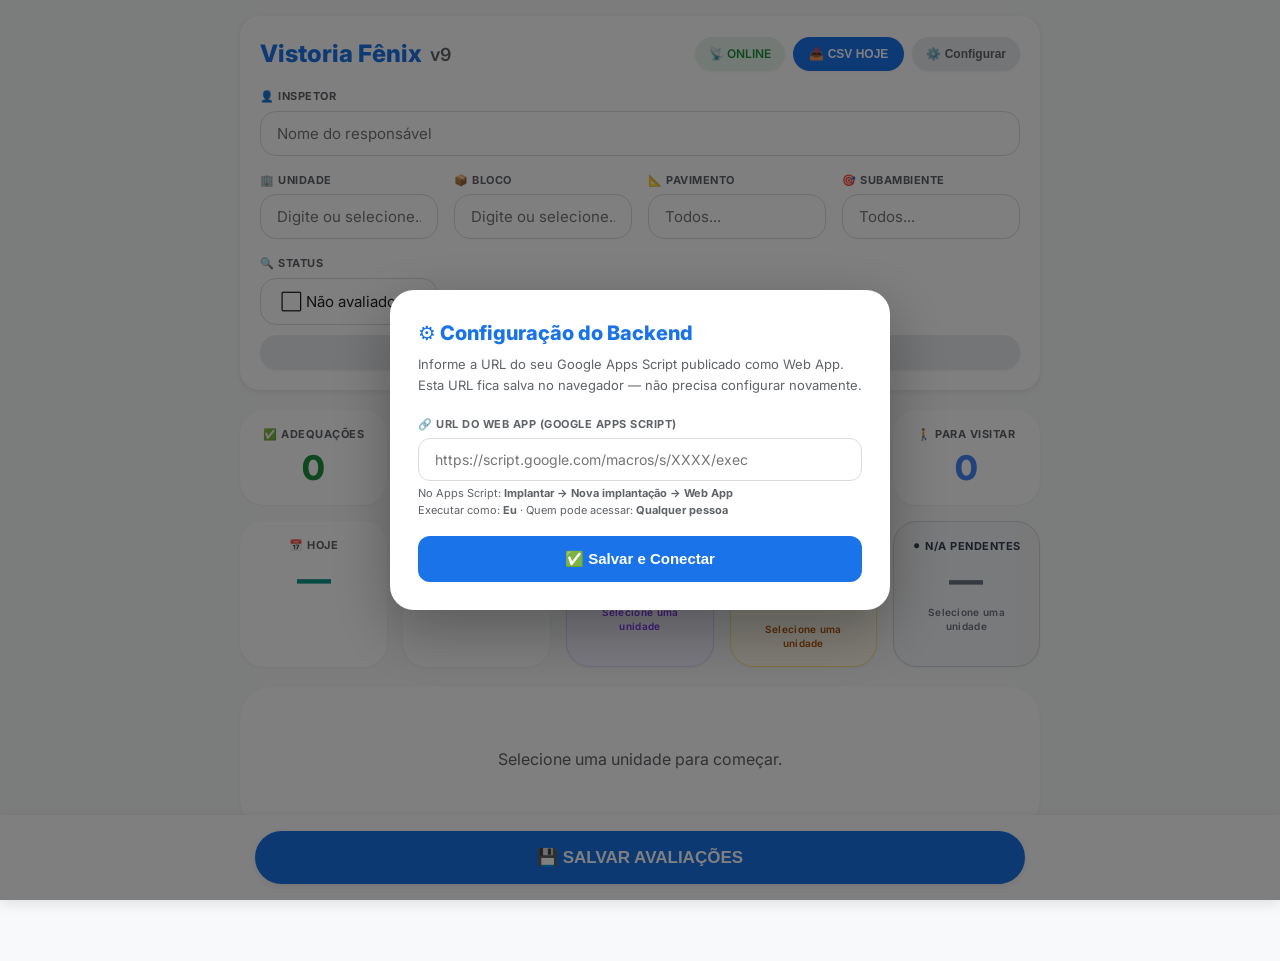
==== index.html @ c8b9ac20 "Update index.html" ====
<!DOCTYPE html>
<html>
<head>
  <base target="_top">
  <meta charset="UTF-8">
  <meta name="viewport" content="width=device-width, initial-scale=1.0, maximum-scale=1.0, user-scalable=yes">
  <title>CHECKLIST INTEGRA</title>
  <link href="https://fonts.googleapis.com/css2?family=Inter:wght@400;500;600;700;800&display=swap" rel="stylesheet">
  <style>
    :root{
      --primary:#1a73e8;--danger:#d93025;--success:#1e8e3e;--warning:#f9ab00;--info:#4285f4;
      --na:#6b7280;--bg:#f8f9fa;--card:#fff;--text:#202124;--text2:#5f6368;--border:#dadce0;
      --s1:0 1px 3px rgba(0,0,0,.05);--s2:0 2px 6px rgba(0,0,0,.08);--s3:0 4px 12px rgba(0,0,0,.1);
    }
    *{box-sizing:border-box;margin:0;padding:0}
    body{font-family:'Inter',system-ui,sans-serif;background:var(--bg);padding:16px;
         padding-bottom:130px;color:var(--text);line-height:1.5}
    .wrap{max-width:800px;margin:0 auto}
    .hcard{background:var(--card);border-radius:20px;box-shadow:var(--s2);margin-bottom:20px;padding:20px}
    .topbar{display:flex;justify-content:space-between;align-items:center;margin-bottom:16px;flex-wrap:wrap;gap:10px}
    .apptitle{font-size:24px;font-weight:800;color:var(--primary);display:flex;align-items:center;gap:8px}
    .apptitle span{font-size:18px;color:var(--text2);font-weight:600}
    .sg{display:flex;gap:8px;flex-wrap:wrap}
    .snet,.sfila{font-weight:600;font-size:12px;padding:8px 14px;border-radius:40px;
                 display:inline-flex;align-items:center;gap:6px;box-shadow:var(--s1)}
    .online{background:#e6f4ea;color:var(--success)}
    .offline{background:#fce8e6;color:var(--danger)}
    .sfila{background:#fff3e0;color:var(--warning);display:none}
    .bcsv{background:var(--primary);color:#fff;padding:8px 16px;border-radius:40px;font-size:12px;
          font-weight:700;cursor:pointer;border:none;box-shadow:var(--s1)}
    .bcsv:hover{background:#1764cc}
    .fg{margin-bottom:12px}
    label{font-size:11px;font-weight:700;text-transform:uppercase;letter-spacing:.5px;
          color:var(--text2);display:block;margin-bottom:6px}
    input[list]{background-image:url("data:image/svg+xml,%3Csvg xmlns='http://www.w3.org/2000/svg' width='12' height='12' viewBox='0 0 24 24' fill='%235f6368'%3E%3Cpath d='M7 10l5 5 5-5z'/%3E%3C/svg%3E");
                background-repeat:no-repeat;background-position:right 14px center;padding-right:36px;cursor:pointer}
    input[list]:focus{cursor:text}
    input[list].ok{border-color:var(--primary);font-weight:600}
    select,input[type=text]{width:100%;padding:12px 16px;border:1px solid var(--border);border-radius:16px;
                            font-size:15px;font-family:'Inter',sans-serif;transition:.2s;
                            background:var(--card);color:var(--text)}
    select:focus,input[type=text]:focus{outline:none;border-color:var(--primary);
                                        box-shadow:0 0 0 3px rgba(26,115,232,.2)}
    .gf{display:grid;grid-template-columns:repeat(auto-fit,minmax(150px,1fr));gap:16px;margin-top:16px}
    .bclear{background:#e8eaed;color:var(--text2);padding:10px 16px;border-radius:40px;font-size:13px;
            font-weight:600;cursor:pointer;border:none;box-shadow:var(--s1);margin-top:10px;width:100%}
    .bclear:hover{background:#dadce0}
    .dash{display:grid;grid-template-columns:repeat(auto-fit,minmax(130px,1fr));gap:16px;margin:20px 0}
    .cc{background:var(--card);border-radius:24px;padding:16px 12px;text-align:center;
        box-shadow:var(--s1);position:relative;cursor:default;transition:transform .15s,box-shadow .15s}
    .cc:hover{transform:translateY(-2px);box-shadow:var(--s2)}
    .cc .tt,.cic .tt,.crv .tt,.cnv .tt{
      visibility:hidden;opacity:0;background:rgba(32,33,36,.92);color:#fff;font-size:12px;
      font-weight:500;line-height:1.5;text-align:left;padding:8px 12px;border-radius:10px;
      position:absolute;bottom:calc(100% + 8px);left:50%;transform:translateX(-50%);
      white-space:nowrap;pointer-events:none;z-index:300;box-shadow:var(--s3);transition:opacity .2s}
    .cc .tt::after,.cic .tt::after,.crv .tt::after,.cnv .tt::after{
      content:'';position:absolute;top:100%;left:50%;transform:translateX(-50%);
      border:6px solid transparent;border-top-color:rgba(32,33,36,.92)}
    .cc:hover .tt,.cic:hover .tt,.crv:hover .tt,.cnv:hover .tt{visibility:visible;opacity:1}
    .cl{font-size:11px;font-weight:700;text-transform:uppercase;letter-spacing:.5px;color:var(--text2)}
    .cv{font-size:34px;font-weight:800;line-height:1.2;margin-top:6px}
    .cok{color:var(--success)}.cnok{color:var(--danger)}.ceval{color:var(--primary)}
    .cpend{color:var(--warning)}.cvis{color:var(--info)}.cciclo{color:#7c3aed}
    .choje{color:#0d9488}.ciamd{color:var(--danger)}.cna{color:var(--na)}.creaval{color:#f59e0b}
    .cic{background:#f5f3ff;border-radius:24px;padding:16px 12px;text-align:center;
         box-shadow:var(--s1);border:1px solid #ddd6fe;position:relative;cursor:default;
         transition:transform .15s,box-shadow .15s}
    .cic:hover{transform:translateY(-2px);box-shadow:var(--s2)}
    .cic .cl{color:#6d28d9}
    .csub{font-size:10px;color:#7c3aed;font-weight:600;margin-top:4px;letter-spacing:.3px;line-height:1.4}
    .crv{background:#fffbeb;border-radius:24px;padding:16px 12px;text-align:center;
         box-shadow:var(--s1);border:1px solid #fde68a;position:relative;cursor:pointer;
         transition:transform .15s,box-shadow .15s}
    .crv:hover{transform:translateY(-2px);box-shadow:var(--s2)}
    .crv .cl{color:#92400e}.crv .csub{color:#b45309}
    .cnv{background:#f3f4f6;border-radius:24px;padding:16px 12px;text-align:center;
         box-shadow:var(--s1);border:1px solid #d1d5db;position:relative;cursor:pointer;
         transition:transform .15s,box-shadow .15s}
    .cnv:hover{transform:translateY(-2px);box-shadow:var(--s2)}
    .cnv .cl{color:#374151}
    .cnv .csub{font-size:10px;color:#6b7280;font-weight:600;margin-top:4px;letter-spacing:.3px;line-height:1.4}
    .breavbadge{background:#fff3e0;border:1px solid #fbbf24;color:#92400e;font-size:11px;
                font-weight:700;padding:4px 10px;border-radius:20px;display:inline-flex;
                align-items:center;gap:4px;margin-bottom:8px}
    .bnabadge{background:#f3f4f6;border:1px solid #9ca3af;color:#374151;font-size:11px;
              font-weight:700;padding:4px 10px;border-radius:20px;display:inline-flex;
              align-items:center;gap:4px;margin-bottom:8px}
    .cpg{background:#fff;border-radius:20px;padding:18px 20px;margin-bottom:20px;
         box-shadow:0 2px 8px rgba(0,0,0,.07);border-left:8px solid var(--primary)}
    .pghead{display:flex;justify-content:space-between;align-items:center;margin-bottom:10px}
    .pgtit{font-size:13px;font-weight:800;text-transform:uppercase;letter-spacing:.5px;color:var(--primary)}
    .pgtxt{font-size:15px;font-weight:800;color:var(--text)}
    .pgbg{width:100%;height:12px;background:#e8eaed;border-radius:40px;overflow:hidden;margin-bottom:12px}
    .pgfill{height:100%;border-radius:40px;background:var(--primary);transition:width .5s,background .3s}
    .pgdets{display:flex;gap:10px;flex-wrap:wrap}
    .pgdet{font-size:12px;font-weight:700;padding:5px 12px;border-radius:40px;
           flex:1;text-align:center;min-width:90px}
    .pgok{background:#e6f4ea;color:var(--success)}.pgnok{background:#fce8e6;color:var(--danger)}
    .pgpend{background:#fff3e0;color:var(--warning)}.pgna{background:#f3f4f6;color:var(--na)}
    .chist{background:var(--card);border-radius:20px;padding:20px;margin-bottom:20px;
           box-shadow:var(--s2);border-left:8px solid #0d9488;display:none}
    .htit{font-size:13px;font-weight:800;text-transform:uppercase;letter-spacing:.5px;
          color:#0d9488;margin-bottom:16px;display:flex;align-items:center;gap:8px}
    .hload{text-align:center;padding:20px;color:var(--text2);font-size:14px}
    .hgrid{display:grid;grid-template-columns:repeat(auto-fit,minmax(100px,1fr));gap:8px}
    .mcard{background:var(--bg);border-radius:14px;padding:10px 6px;text-align:center;
           border:1px solid var(--border);transition:transform .15s,box-shadow .15s;
           position:relative;display:flex;flex-direction:column;justify-content:space-between}
    .mcard.mat{background:#e0f2f1;border-color:#0d9488}
    .mcard.mvaz{opacity:.45}
    .mcard:hover:not(.mvaz){transform:translateY(-2px);box-shadow:var(--s2)}
    .mlbl{font-size:10px;font-weight:700;text-transform:uppercase;color:var(--text2);
          letter-spacing:.3px;margin-bottom:6px}
    .mat .mlbl{color:#0d9488}
    .mnum{font-size:22px;font-weight:800;color:#0d9488;line-height:1}
    .mnuml{font-size:9px;color:var(--text2);margin-top:2px;font-weight:600}
    .mbadges{display:flex;justify-content:center;gap:3px;margin-top:6px;flex-wrap:wrap}
    .mb{font-size:9px;font-weight:700;padding:2px 5px;border-radius:20px}
    .mbok{background:#e6f4ea;color:var(--success)}.mbinad{background:#fce8e6;color:var(--danger)}
    .mbna{background:#f3f4f6;color:var(--na)}
    .bhr{background:var(--info);color:#fff;padding:8px 12px;border-radius:40px;font-size:12px;
         font-weight:700;cursor:pointer;border:none;transition:background .2s;box-shadow:var(--s1);
         margin-top:6px;display:inline-flex;align-items:center;gap:6px;width:100%;justify-content:center}
    .bhr:hover{background:#3a78e8}
    .bhrok{background:var(--success);color:#fff;padding:8px 12px;border-radius:40px;font-size:12px;
           font-weight:700;cursor:pointer;border:none;transition:background .2s;box-shadow:var(--s1);
           margin-top:4px;display:inline-flex;align-items:center;gap:6px;width:100%;justify-content:center}
    .bhrok:hover{background:#167a35}
    .bhrna{background:#6b7280;color:#fff;padding:8px 12px;border-radius:40px;font-size:12px;
           font-weight:700;cursor:pointer;border:none;transition:background .2s;box-shadow:var(--s1);
           margin-top:4px;display:inline-flex;align-items:center;gap:6px;width:100%;justify-content:center}
    .bhrna:hover{background:#4b5563}
    .crcicloh{background:#f0fdf4;border:1px solid #86efac;border-radius:14px;
               padding:12px 14px;margin-bottom:16px;font-size:12px;color:#166534;line-height:1.6}
    .crcicloh b{color:#15803d}
    .hbarwrap{margin-top:14px}
    .hbarrow{display:flex;align-items:center;gap:10px;margin-bottom:6px}
    .hbarlbl{font-size:11px;font-weight:600;color:var(--text2);width:60px;text-align:right;flex-shrink:0}
    .hbarbg{flex:1;height:8px;background:#e8eaed;border-radius:20px;overflow:hidden}
    .hbarfill{height:100%;border-radius:20px;background:#0d9488;transition:width .5s}
    .hbarcnt{font-size:11px;font-weight:700;color:#0d9488;width:30px;flex-shrink:0}
    .hresumo{display:flex;gap:10px;margin-top:14px;flex-wrap:wrap}
    .hri{flex:1;min-width:80px;background:var(--bg);border-radius:12px;
         padding:10px;text-align:center;border:1px solid var(--border)}
    .hriv{font-size:22px;font-weight:800}
    .hril{font-size:10px;color:var(--text2);font-weight:600;margin-top:2px}
    .bgrp{display:flex;gap:8px;margin:18px 0 10px;flex-wrap:wrap}
    .bopt{flex:1;min-width:90px;padding:11px 8px;border-radius:40px;border:1px solid var(--border);
          background:var(--card);font-weight:700;font-size:13px;cursor:pointer;transition:all .2s;
          display:flex;align-items:center;justify-content:center;gap:6px;box-shadow:var(--s1)}
    .bopt:hover{transform:translateY(-1px);box-shadow:var(--s2)}
    .aok{background:var(--success)!important;border-color:var(--success)!important;color:#fff}
    .ank{background:var(--danger)!important;border-color:var(--danger)!important;color:#fff}
    .ana{background:var(--na)!important;border-color:var(--na)!important;color:#fff}
    .achw{margin-top:12px}
    .achl{font-size:11px;font-weight:700;text-transform:uppercase;letter-spacing:.5px;
          color:var(--text2);display:block;margin-bottom:8px}
    .achg{display:flex;flex-wrap:wrap;gap:6px;margin-bottom:4px}
    .chip{padding:6px 13px;border-radius:40px;border:1px solid var(--border);
          background:var(--card);font-size:12px;font-weight:600;cursor:pointer;
          transition:all .2s;user-select:none;color:var(--text2)}
    .chip:hover{background:#e8eaed}
    .chip.sel{background:var(--primary);color:#fff;border-color:var(--primary)}
    .obsw{position:relative;margin-top:10px}
    .obsw textarea{padding-right:50px}
    .bmic{position:absolute;top:10px;right:10px;width:34px;height:34px;border-radius:50%;
          border:none;background:#e8eaed;color:var(--text2);font-size:16px;cursor:pointer;
          display:flex;align-items:center;justify-content:center;transition:background .2s;z-index:2}
    .bmic.rec{background:var(--danger);color:#fff;animation:pls 1s infinite}
    @keyframes pls{0%,100%{transform:scale(1)}50%{transform:scale(1.15)}}
    textarea{width:100%;resize:vertical;font-size:14px;border-radius:16px;padding:12px 16px;
             min-height:70px;border:1px solid var(--border);font-family:'Inter',sans-serif;transition:.2s}
    textarea:focus{outline:none;border-color:var(--primary);box-shadow:0 0 0 3px rgba(26,115,232,.2)}
    .hbox{background:#fce8e6;border:1px solid #f5c6c2;border-radius:16px;
          padding:12px 16px;font-size:13px;margin:12px 0;color:#7f1d1d;line-height:1.5}
    .hbox b{color:#b91c1c}
    .galeria{display:flex;flex-wrap:wrap;gap:10px;margin-top:12px}
    .thumb{position:relative;width:90px;height:90px;border-radius:14px;overflow:hidden;
           border:2px solid var(--border);flex-shrink:0;box-shadow:var(--s1)}
    .thumb img{width:100%;height:100%;object-fit:cover;display:block}
    .tdel{position:absolute;top:4px;right:4px;background:rgba(217,48,37,.85);color:#fff;
          border:none;border-radius:50%;width:24px;height:24px;font-size:14px;cursor:pointer;
          display:flex;align-items:center;justify-content:center;font-weight:bold}
    .bfoto{background:#e8eaed;padding:12px;text-align:center;border-radius:40px;margin-top:12px;
           cursor:pointer;font-weight:600;border:1px dashed #ccc;font-size:14px;color:var(--text2)}
    .bfoto:hover{background:#dadce0}
    .csubfoto{background:var(--card);border-radius:20px;padding:20px;margin-bottom:20px;
              border-left:8px solid var(--primary);box-shadow:var(--s1)}
    .csubfoto .slbl{font-size:14px;font-weight:700;color:var(--primary);margin-bottom:12px}
    .progwrap{margin:16px 0 8px}
    .progbg{background:#e8eaed;border-radius:40px;height:10px;overflow:hidden}
    .progfill{height:100%;border-radius:40px;background:var(--success);transition:width .4s}
    .proglbl{font-size:13px;color:var(--text2);margin-top:6px}
    .footer{position:fixed;bottom:0;left:0;width:100%;background:rgba(255,255,255,.96);
            backdrop-filter:blur(10px);padding:16px 20px;box-shadow:var(--s3);
            z-index:100;display:flex;justify-content:center}
    .bsave{width:100%;max-width:770px;padding:16px;background:var(--primary);color:#fff;
           border:none;border-radius:60px;font-weight:800;font-size:17px;cursor:pointer;
           transition:all .2s;box-shadow:var(--s2)}
    .bsave:active{transform:scale(.98);background:#1764cc}
    .stit{font-size:16px;font-weight:700;margin:24px 0 16px;padding-left:12px;
          border-left:4px solid currentColor;color:var(--text)}
    #toast{visibility:hidden;min-width:280px;background:#333;color:#fff;text-align:center;
           border-radius:40px;padding:14px 24px;position:fixed;z-index:200;left:50%;
           bottom:100px;transform:translateX(-50%);font-weight:500;box-shadow:var(--s3);font-size:15px}
    #toast.show{visibility:visible;animation:fi .3s,fo .3s 2.2s}
    @keyframes fi{from{opacity:0;bottom:60px}to{opacity:1;bottom:100px}}
    @keyframes fo{from{opacity:1;bottom:100px}to{opacity:0;bottom:60px}}
    .empty{text-align:center;padding:60px 20px;background:var(--card);border-radius:32px;
           color:var(--text2);font-size:16px;box-shadow:var(--s1)}
    .ic{background:var(--card);padding:20px;border-radius:20px;margin-bottom:16px;
        border-left:8px solid transparent;box-shadow:var(--s1);overflow:hidden;
        transition:opacity .35s,transform .35s,max-height .35s,margin .35s,padding .35s;
        contain:layout style;will-change:transform}
    .ic.out{opacity:0;transform:translateX(60px);max-height:0!important;
            margin-bottom:0!important;padding-top:0!important;padding-bottom:0!important}
    .ic.inad{border-left-color:var(--danger);background:#fff8f7}
    .ic.ina{border-left-color:var(--na)!important;background:#f9fafb!important}
    .ic.ior{border-left-color:var(--warning)!important;background:#fffdf5!important}
    .cnv2{background:#fffdf5;border:1px solid var(--warning);border-left:8px solid var(--warning);
          padding:16px;margin-bottom:12px;border-radius:16px;display:flex;
          justify-content:space-between;align-items:center;cursor:pointer;transition:.2s;box-shadow:var(--s1)}
    .cnv2:hover{background:#fff7e6;transform:translateY(-2px)}
    .cig{background:#fff8f7;border:1px solid var(--danger);border-left:8px solid var(--danger);
         padding:16px;margin-bottom:12px;border-radius:16px;display:flex;
         justify-content:space-between;align-items:center;cursor:pointer;transition:.2s;box-shadow:var(--s1)}
    .cig:hover{background:#ffebeb;transform:translateY(-2px)}
    .cng{background:#f9fafb;border:1px solid #9ca3af;border-left:8px solid var(--na);
         padding:16px;margin-bottom:12px;border-radius:16px;display:flex;
         justify-content:space-between;align-items:center;cursor:pointer;transition:.2s;box-shadow:var(--s1)}
    .cng:hover{background:#f3f4f6;transform:translateY(-2px)}
    .cokl{background:#f0fdf4;border:1px solid #86efac;border-left:8px solid var(--success);
          padding:16px;margin-bottom:12px;border-radius:16px;display:flex;
          justify-content:space-between;align-items:center;cursor:pointer;transition:.2s;box-shadow:var(--s1)}
    .cokl:hover{background:#dcfce7;transform:translateY(-2px)}
    .inum{display:inline-flex;align-items:center;justify-content:center;
          background:var(--primary);color:#fff;font-size:12px;font-weight:800;
          border-radius:50%;width:30px;height:30px;margin-right:12px;flex-shrink:0}
    .ihr{display:flex;align-items:flex-start;margin-bottom:8px;user-select:none}
    .iinf{flex-grow:1}
    .iloc{font-size:13px;color:var(--primary);font-weight:600}
    .idesc{font-weight:700;font-size:17px;margin-top:2px}
    .bcache{background:#fff3e0;border:1px solid #fbbf24;border-radius:14px;
            padding:10px 16px;margin-bottom:16px;font-size:12px;color:#92400e;
            display:none;align-items:center;gap:8px}
    .bcache.vis{display:flex}

    /* Config modal */
    .modal-overlay{position:fixed;inset:0;background:rgba(0,0,0,.5);z-index:500;
                   display:flex;align-items:center;justify-content:center;padding:20px}
    .modal-box{background:#fff;border-radius:24px;padding:28px;max-width:500px;width:100%;
               box-shadow:0 20px 60px rgba(0,0,0,.3)}
    .modal-title{font-size:20px;font-weight:800;color:var(--primary);margin-bottom:6px}
    .modal-desc{font-size:13px;color:var(--text2);margin-bottom:20px;line-height:1.6}
    .modal-fg{margin-bottom:14px}
    .modal-fg label{font-size:11px;font-weight:700;text-transform:uppercase;letter-spacing:.5px;
                    color:var(--text2);display:block;margin-bottom:6px}
    .modal-fg input{width:100%;padding:12px 16px;border:1px solid var(--border);border-radius:12px;
                    font-size:14px;font-family:'Inter',sans-serif}
    .modal-fg input:focus{outline:none;border-color:var(--primary);box-shadow:0 0 0 3px rgba(26,115,232,.2)}
    .modal-hint{font-size:11px;color:var(--text2);margin-top:4px;line-height:1.5}
    .modal-hint a{color:var(--primary)}
    .modal-btn{width:100%;padding:14px;background:var(--primary);color:#fff;border:none;
               border-radius:12px;font-weight:800;font-size:15px;cursor:pointer;margin-top:4px}
    .modal-btn:hover{background:#1764cc}
    .bcfg{background:#e8eaed;color:var(--text2);padding:8px 14px;border-radius:40px;font-size:12px;
          font-weight:700;cursor:pointer;border:none;box-shadow:var(--s1)}
    .bcfg:hover{background:#dadce0}
    .cfg-ok{background:#e6f4ea;color:var(--success);padding:8px 14px;border-radius:40px;font-size:12px;
            font-weight:700;cursor:pointer;border:1px solid #86efac;box-shadow:var(--s1)}
    .cfg-ok:hover{background:#d4edda}

    @media(max-width:600px){
      .gf{grid-template-columns:1fr}
      .dash{grid-template-columns:1fr 1fr}
      .pgdets{flex-direction:column}
      .hgrid{grid-template-columns:repeat(3,1fr)}
      .bopt{font-size:12px;padding:10px 6px}
    }
  </style>
</head>
<body>
<div id="toast"></div>

<!-- Config Modal -->
<div id="modalCfg" class="modal-overlay" style="display:none">
  <div class="modal-box">
    <div class="modal-title">⚙️ Configuração do Backend</div>
    <div class="modal-desc">
      Informe a URL do seu Google Apps Script publicado como Web App.<br>
      Esta URL fica salva no navegador — não precisa configurar novamente.
    </div>
    <div class="modal-fg">
      <label>🔗 URL do Web App (Google Apps Script)</label>
      <input type="text" id="cfgUrl" placeholder="https://script.google.com/macros/s/XXXX/exec">
      <div class="modal-hint">
        No Apps Script: <b>Implantar → Nova implantação → Web App</b><br>
        Executar como: <b>Eu</b> · Quem pode acessar: <b>Qualquer pessoa</b>
      </div>
    </div>
    <button class="modal-btn" onclick="salvarConfig()">✅ Salvar e Conectar</button>
    <div id="cfgErro" style="display:none;margin-top:12px;padding:10px 14px;background:#fce8e6;
         border-radius:10px;font-size:13px;color:var(--danger);font-weight:600;"></div>
  </div>
</div>

<div class="wrap">

  <div class="hcard">
    <div class="topbar">
      <div class="apptitle">Vistoria Fênix <span>v9</span></div>
      <div class="sg">
        <div id="snet" class="snet online">📡 ONLINE</div>
        <div id="sfila" class="sfila">⏳ Fila: 0</div>
        <button class="bcsv" onclick="baixarRelatorio()">📥 CSV HOJE</button>
        <button id="btnCfg" class="bcfg" onclick="abrirConfig()">⚙️</button>
      </div>
    </div>
    <div class="fg">
      <label>👤 INSPETOR</label>
      <input type="text" id="resp" placeholder="Nome do responsável">
    </div>
    <div class="gf">
      <div>
        <label>🏢 UNIDADE</label>
        <input type="text" id="u" list="lu" placeholder="Digite ou selecione..." autocomplete="off">
        <datalist id="lu"></datalist>
      </div>
      <div>
        <label>📦 BLOCO</label>
        <input type="text" id="b" list="lb" placeholder="Digite ou selecione..." autocomplete="off">
        <datalist id="lb"></datalist>
      </div>
      <div>
        <label>📐 PAVIMENTO</label>
        <input type="text" id="pav" list="lpav" placeholder="Todos..." autocomplete="off">
        <datalist id="lpav"></datalist>
      </div>
      <div>
        <label>🎯 SUBAMBIENTE</label>
        <input type="text" id="sub" list="lsub" placeholder="Todos..." autocomplete="off">
        <datalist id="lsub"></datalist>
      </div>
      <div>
        <label>🔍 STATUS</label>
        <select id="fst">
          <option value="NAO_AVALIADOS">⬜ Não avaliados</option>
          <option value="INADEQUACOES">❌ Inadequações</option>
          <option value="NA_PENDENTES">⚫ N/A — Retornar</option>
          <option value="AVALIADOS_OK">✅ Avaliados OK — Reavaliar</option>
          <option value="TUDO">📋 Todos os itens</option>
        </select>
      </div>
    </div>
    <button class="bclear" onclick="limparSecundarios()">Limpar Filtros (Bloco, Pav., Sub.)</button>
  </div>

  <div id="bcache" class="bcache">
    📦 <strong>Modo offline</strong> — exibindo dados do cache local. Salve quando voltar online.
  </div>

  <div class="dash">
    <div class="cc"><span class="tt">Itens avaliados como adequados.</span>
      <div class="cl">✅ ADEQUAÇÕES</div><div id="cok"  class="cv cok">0</div></div>
    <div class="cc"><span class="tt">Itens marcados como inadequados.</span>
      <div class="cl">❌ INADEQUAÇÕES</div><div id="cnk" class="cv cnok">0</div></div>
    <div class="cc"><span class="tt">Subambientes com pelo menos 1 item avaliado.</span>
      <div class="cl">📋 AMB. AVALIADOS</div><div id="caa" class="cv ceval">0</div></div>
    <div class="cc"><span class="tt">Subambientes iniciados com itens pendentes.</span>
      <div class="cl">⏳ AMB. PENDENTES</div><div id="cap" class="cv cpend">0</div></div>
    <div class="cc"><span class="tt">Subambientes que precisam de visita.</span>
      <div class="cl">🚶 PARA VISITAR</div><div id="cav" class="cv cvis">0</div></div>
    <div class="cc"><span class="tt">Subambientes únicos avaliados hoje.</span>
      <div class="cl">📅 HOJE</div><div id="chj" class="cv choje">—</div></div>
    <div class="cc"><span class="tt">Subambientes com pelo menos um inadequado.</span>
      <div class="cl">⚠️ AMB. INAD.</div><div id="cai" class="cv ciamd">0</div></div>
    <div class="cic"><span class="tt">Meta de subambientes/mês para o ciclo semestral.</span>
      <div class="cl">📆 AMB./MÊS CICLO</div>
      <div id="cam" class="cv cciclo">—</div>
      <div id="cams" class="csub">Selecione uma unidade</div></div>
    <div class="crv" onclick="filtroReaval()">
      <span class="tt">Itens OK há mais de 6 meses. Clique para reavaliar.</span>
      <div class="cl">🔄 REAVAL. VENCIDAS</div>
      <div id="crvc" class="cv creaval">—</div>
      <div id="crvs" class="csub">Selecione uma unidade</div></div>
    <div class="cnv" onclick="filtroNA()">
      <span class="tt">Itens N/A que precisam de revisão. Clique para ver.</span>
      <div class="cl">⚫ N/A PENDENTES</div>
      <div id="cnvc" class="cv cna">—</div>
      <div id="cnvs" class="csub">Selecione uma unidade</div></div>
  </div>

  <div id="cpg" style="display:none" class="cpg">
    <div class="pghead">
      <div class="pgtit">📊 PROGRESSO GERAL</div>
      <div id="pgt" class="pgtxt">0 / 0</div>
    </div>
    <div class="pgbg"><div id="pgf" class="pgfill" style="width:0%"></div></div>
    <div class="pgdets">
      <div id="pgok"  class="pgdet pgok">✅ 0 adequados</div>
      <div id="pgnk"  class="pgdet pgnok">❌ 0 inadequados</div>
      <div id="pgna"  class="pgdet pgna">⚫ 0 N/A</div>
      <div id="pgpnd" class="pgdet pgpend">⏳ 0 faltando</div>
    </div>
  </div>

  <div id="chist" class="chist">
    <div class="htit">📅 HISTÓRICO DOS ÚLTIMOS 6 MESES</div>
    <div id="hcont"><div class="hload">⏳ Carregando...</div></div>
  </div>

  <div id="lista"></div>
</div>

<div class="footer">
  <button id="bsave" class="bsave" onclick="tentarSalvar()">💾 SALVAR AVALIAÇÕES</button>
</div>
<input type="file" id="camInput" accept="image/*" capture="environment" multiple style="display:none">

<script>
// ═══════════════════════════════════════════════════════════════════
// CONFIG — URL do Apps Script Web App
// ═══════════════════════════════════════════════════════════════════
var CFG_K = 'vfx_webapp_url_v9';

function getWebAppUrl() {
  return localStorage.getItem(CFG_K) || '';
}

function salvarConfig() {
  var url = document.getElementById('cfgUrl').value.trim();
  if (!url || !url.startsWith('https://script.google.com')) {
    var er = document.getElementById('cfgErro');
    er.style.display = 'block';
    er.textContent = '❌ URL inválida. Deve começar com https://script.google.com';
    return;
  }
  localStorage.setItem(CFG_K, url);
  document.getElementById('modalCfg').style.display = 'none';
  document.getElementById('cfgErro').style.display = 'none';
  atualizarBtnCfg();
  toast('✅ URL salva! Carregando dados...');
  carregar();
}

function abrirConfig() {
  var url = getWebAppUrl();
  document.getElementById('cfgUrl').value = url;
  document.getElementById('cfgErro').style.display = 'none';
  document.getElementById('modalCfg').style.display = 'flex';
}

function atualizarBtnCfg() {
  var btn = document.getElementById('btnCfg');
  if (!btn) return;
  var url = getWebAppUrl();
  if (url) {
    btn.className = 'cfg-ok';
    btn.textContent = '✅ Backend';
  } else {
    btn.className = 'bcfg';
    btn.textContent = '⚙️ Configurar';
  }
}

// ═══════════════════════════════════════════════════════════════════
// CAMADA DE CHAMADA — substitui google.script.run
// Todas as chamadas ao backend passam por aqui.
// ═══════════════════════════════════════════════════════════════════
function chamarBackend(acao, params, onSuccess, onFailure) {
  var url = getWebAppUrl();
  if (!url) {
    // Tenta usar cache offline antes de pedir configuração
    var cached = carregarCacheDB();
    if (cached && (acao === 'puxarDadosBase')) {
      onSuccess && onSuccess({ dados: cached.dados, ultimosStatus: cached.ultimosStatus || {} });
      return;
    }
    // Sem URL configurada — abre modal
    abrirConfig();
    onFailure && onFailure({ message: 'URL do backend não configurada.' });
    return;
  }

  // Monta a URL de chamada com ação e parâmetros GET ou POST
  // O Apps Script doGet recebe ?action=X&params=JSON
  // O Apps Script doPost recebe no body para salvarRegistro
  var isPost = (acao === 'salvarRegistro');

  var fetchUrl = url + '?action=' + encodeURIComponent(acao);
  if (params !== undefined && params !== null && !isPost) {
    fetchUrl += '&params=' + encodeURIComponent(JSON.stringify(params));
  }

  var fetchOpts = { method: 'GET' };
  if (isPost) {
    fetchOpts = {
      method: 'POST',
      headers: { 'Content-Type': 'application/json' },
      body: JSON.stringify({ action: acao, params: params })
    };
  }

  fetch(fetchUrl, fetchOpts)
    .then(function(res) {
      if (!res.ok) throw new Error('HTTP ' + res.status);
      return res.json();
    })
    .then(function(data) {
      if (data && data._erro) throw new Error(data._erro);
      onSuccess && onSuccess(data);
    })
    .catch(function(err) {
      console.error('chamarBackend [' + acao + ']:', err);
      onFailure && onFailure({ message: err.message || String(err) });
    });
}

// ═══════════════════════════════════════════════════════════════════
// CONSTANTES
// ═══════════════════════════════════════════════════════════════════
var CICLOS = {
  'rei pele':       {i:1,f:6},
  'papa francisco': {i:2,f:7},
  'padre ticao':    {i:3,f:8},
  'padre chicao':   {i:3,f:8},
  'silvio santos':  {i:4,f:9}
};
var MN = ['Jan','Fev','Mar','Abr','Mai','Jun','Jul','Ago','Set','Out','Nov','Dez'];
var ME = ['Janeiro','Fevereiro','Março','Abril','Maio','Junho','Julho',
          'Agosto','Setembro','Outubro','Novembro','Dezembro'];
var ACHADOS = [
  'Infiltração','Vazamento','Equipamento danificado','Falta de EPI',
  'Iluminação inadequada','Sinalização ausente','Resíduo irregular',
  'Área bloqueada','Estrutura comprometida','Elétrica exposta',
  'Piso danificado','Porta/janela com defeito'
];
var FILA_K     = 'vfx_fila_v9';
var FILT_K     = 'vfx_filt_v9';
var CACHE_DB_K = 'vfx_cache_db_v9';
var CACHE_ST_K = 'vfx_cache_st_v9';

var DI = {
  ORD:0, UNI:1, UNINORM:2, BLC:3, PAV:4, AMB_TAG:5,
  SUB:6, DESC:7, AVAL:8, ADEQ:9, INAD:10, PEND:11, OBS:12, UID:13
};

var DB = [], STATUS = {}, SEL = [], FSUB = [], FOTO_CTX = null, ENVIANDO = false;
var UNIDS_AVAL = null;
var _rsCache = {};
function invRsCache() { _rsCache = {}; }

function nrm(s) {
  return (s||'').toString().trim().toLowerCase()
    .normalize('NFD').replace(/[\u0300-\u036f]/g,'');
}
function nrmU(s) { return nrm(s); }

function esc(s) {
  return String(s)
    .replace(/&/g,'&amp;').replace(/</g,'&lt;').replace(/>/g,'&gt;')
    .replace(/"/g,'&quot;').replace(/'/g,'&#039;');
}

function toast(m,d) {
  d = d||2500;
  var t=document.getElementById('toast');
  t.textContent=m; t.className='show';
  setTimeout(function(){t.className=t.className.replace('show','');},d);
}

// ── Conexão ──────────────────────────────────────────────────────
function chkNet() {
  var el=document.getElementById('snet');
  var bc=document.getElementById('bcache');
  if (navigator.onLine){
    el.className='snet online';el.textContent='📡 ONLINE';
    if(bc)bc.classList.remove('vis');
  } else {
    el.className='snet offline';el.textContent='🔴 OFFLINE';
    if(bc)bc.classList.add('vis');
  }
}
window.addEventListener('online',  function(){chkNet();processarFila();});
window.addEventListener('offline', chkNet);

// ── Ciclo ─────────────────────────────────────────────────────────
function cicloInfo(nome, totalSubs) {
  var c = CICLOS[nrm(nome)];
  if (!c || totalSubs===0) return {
    media: totalSubs>0?(totalSubs/6).toFixed(1):'—',
    sub:   totalSubs>0?totalSubs+' amb. ÷ 6 meses':'Selecione uma unidade'
  };
  var mes=new Date().getMonth()+1, dentro=mes>=c.i&&mes<=c.f;
  var ini=MN[c.i-1], fim=MN[c.f-1];
  if (dentro){var r=c.f-mes+1;return{media:(totalSubs/r).toFixed(1),sub:ini+'–'+fim+' · '+r+'m restantes'};}
  return {media:(totalSubs/6).toFixed(1),sub:ini+'–'+fim+' · fora do ciclo'};
}

// ── Fila offline ──────────────────────────────────────────────────
function getFila(){try{return JSON.parse(localStorage.getItem(FILA_K)||'[]');}catch(e){return [];}}
function setFila(f){try{localStorage.setItem(FILA_K,JSON.stringify(f));}catch(e){}}
function addFila(p){var f=getFila();f.push(p);setFila(f);updFila();}
function updFila(){
  var f=getFila(),el=document.getElementById('sfila');
  if(f.length>0){el.style.display='inline-flex';el.textContent='⏳ Fila: '+f.length;}
  else el.style.display='none';
}
function processarFila(){
  if(ENVIANDO||!navigator.onLine) return;
  var f=getFila();if(!f.length) return;
  ENVIANDO=true;
  chamarBackend('salvarRegistro', f[0],
    function(){
      var ff=getFila();ff.shift();setFila(ff);
      updFila();ENVIANDO=false;
      if(ff.length>0)processarFila();else toast('✅ Fila enviada com sucesso!');
    },
    function(e){console.error(e);ENVIANDO=false;toast('❌ Erro ao enviar fila.',5000);}
  );
}
setInterval(function(){if(navigator.onLine)processarFila();},30000);

// ── Cache offline ─────────────────────────────────────────────────
function salvarCacheDB(dados, status) {
  try {
    localStorage.setItem(CACHE_DB_K, JSON.stringify(dados));
    localStorage.setItem(CACHE_ST_K, JSON.stringify(status));
  } catch(e) {
    try{localStorage.removeItem(CACHE_DB_K);localStorage.removeItem(CACHE_ST_K);}catch(e2){}
  }
}
function carregarCacheDB() {
  try {
    var d = localStorage.getItem(CACHE_DB_K);
    var s = localStorage.getItem(CACHE_ST_K);
    if (!d) return null;
    return { dados: JSON.parse(d), ultimosStatus: s ? JSON.parse(s) : {} };
  } catch(e) { return null; }
}

// ── Regra 6 meses ─────────────────────────────────────────────────
function precisaReaval(uid){
  var st=STATUS[uid];
  if(!st||!st.dataUltimaAval||st.status.toUpperCase()!=='OK') return false;
  var p=st.dataUltimaAval.split('/');if(p.length<3) return false;
  var dt=new Date(+p[2],+p[1]-1,+p[0]);if(isNaN(dt.getTime())) return false;
  return ((new Date()-dt)/(1000*60*60*24*30.44))>=6;
}
function mesesDesde(uid){
  var st=STATUS[uid];if(!st||!st.dataUltimaAval) return null;
  var p=st.dataUltimaAval.split('/');if(p.length<3) return null;
  var dt=new Date(+p[2],+p[1]-1,+p[0]);if(isNaN(dt.getTime())) return null;
  return Math.floor((new Date()-dt)/(1000*60*60*24*30.44));
}

// ── Resolver Status ────────────────────────────────────────────────
function resStatus(item){
  var uid=item[DI.UID];
  if (_rsCache[uid] !== undefined) return _rsCache[uid];
  var result = _calcStatus(item);
  _rsCache[uid] = result;
  return result;
}
function _calcStatus(item){
  var uid=item[DI.UID];
  var s=SEL.find(function(x){return x.uid===uid;});
  if(s && s.v && s.v.trim() !== '') return s.v;
  if(STATUS[uid] && STATUS[uid].status){
    var rc=STATUS[uid].status.trim().toUpperCase();
    if(rc==='OK')         return 'Ok';
    if(rc==='INADEQUADO') return 'Inadequado';
    if(rc==='N/A')        return 'N/A';
    if(rc !== '')         return 'Ok';
  }
  var colK = nrm(item[DI.INAD]);
  if(colK === 'verdadeiro' || colK === 'true') return 'Inadequado';
  var colJ = nrm(item[DI.ADEQ]);
  if(colJ === 'verdadeiro' || colJ === 'true') return 'Ok';
  var colI = nrm(item[DI.AVAL]);
  if(colI === 'n/a' || colI === 'nao_aplicavel' || colI === 'nao aplicavel' ||
     colI === 'não aplicável' || colI === 'na') {
    return 'N/A';
  }
  return 'Nao Avaliado';
}

// ── Carregar Dados ─────────────────────────────────────────────────
function carregar(u){
  if(u===undefined) u=document.getElementById('u').value.trim();
  invCache();invRsCache();

  if (!getWebAppUrl()) {
    var cached = carregarCacheDB();
    if (cached) {
      DB=cached.dados; STATUS=cached.ultimosStatus||{};
      popularFiltros(); renderLista(); updContadores();
      toast('📦 Usando cache local. Configure o backend para atualizar.');
    } else {
      abrirConfig();
    }
    return;
  }

  if (!navigator.onLine) {
    var cached2 = carregarCacheDB();
    if (cached2) {
      DB=cached2.dados; STATUS=cached2.ultimosStatus||{};
      popularFiltros(); renderLista(); updContadores();
      if(u) carregarHist(u);
      toast('📦 Offline — dados do cache local.');
    } else {
      DB=[]; STATUS={};
      popularFiltros(); renderLista(); updContadores();
      toast('🔴 Offline e sem cache. Conecte-se primeiro.',5000);
    }
    return;
  }

  toast('⏳ Carregando dados...');
  chamarBackend('puxarDadosBase', u || null,
    function(r){
      if(!r || !r.dados){toast('⚠️ Servidor retornou dados vazios.',4000);return;}
      DB=r.dados; STATUS=r.ultimosStatus||{};
      invCache(); invRsCache();
      salvarCacheDB(r.dados, r.ultimosStatus||{});
      if (!u && r.unidadesAvaliadas && r.unidadesAvaliadas.length > 0) {
        UNIDS_AVAL = {};
        r.unidadesAvaliadas.forEach(function(uCanon){ UNIDS_AVAL[nrmU(uCanon)] = true; });
      }
      popularFiltros(); renderLista(); updContadores();
      var uu=document.getElementById('u').value.trim();
      if(uu) carregarHist(uu);
      var numItens = r.dados.length > 1 ? (r.dados.length - 1) : 0;
      var numUnidades = r.unidadesUnicas ? r.unidadesUnicas.length : 0;
      toast('✅ ' + numItens + ' itens carregados (' + numUnidades + ' unidades)');
    },
    function(e){
      console.error('Erro ao carregar dados:', e);
      var cached3 = carregarCacheDB();
      if (cached3) {
        DB=cached3.dados; STATUS=cached3.ultimosStatus||{};
        toast('⚠️ Erro no servidor — usando cache local.',4000);
      } else {
        toast('❌ Erro: '+(e.message||e),5000);
        DB=[]; STATUS={};
      }
      invCache(); invRsCache();
      popularFiltros(); renderLista(); updContadores();
    }
  );
}

// ── Popular Filtros ────────────────────────────────────────────────
function popularFiltros(){
  var ul=document.getElementById('lu'),bl=document.getElementById('lb');
  var pl=document.getElementById('lpav'),sl=document.getElementById('lsub');
  ul.innerHTML='';bl.innerHTML='';pl.innerHTML='';sl.innerHTML='';
  var uMap={}, bSet={}, pSet={}, sSet={};
  DB.slice(1).forEach(function(row){
    var ru=(row[DI.UNI]||'').trim();
    if(ru){var k=nrmU(ru);if(!uMap[k]||ru>uMap[k])uMap[k]=ru;}
    var b=(row[DI.BLC]||'').trim(); if(b) bSet[b]=1;
    var p=(row[DI.PAV]||'').trim(); if(p) pSet[p]=1;
    var s=(row[DI.SUB]||'').trim(); if(s) sSet[s]=1;
  });
  Object.keys(uMap).sort().forEach(function(k){
    if (!UNIDS_AVAL || UNIDS_AVAL[k]) ul.innerHTML+='<option value="'+esc(uMap[k])+'">';
  });
  Object.keys(bSet).sort().forEach(function(v){bl.innerHTML+='<option value="'+esc(v)+'">';});
  Object.keys(pSet).sort().forEach(function(v){pl.innerHTML+='<option value="'+esc(v)+'">';});
  Object.keys(sSet).sort().forEach(function(v){sl.innerHTML+='<option value="'+esc(v)+'">';});
  var sf=JSON.parse(localStorage.getItem(FILT_K)||'{}');
  document.getElementById('resp').value = sf.resp||'';
  document.getElementById('b').value    = sf.b   ||'';
  document.getElementById('pav').value  = sf.pav ||'';
  document.getElementById('sub').value  = sf.sub ||'';
  document.getElementById('fst').value  = sf.fst ||'NAO_AVALIADOS';
  if(sf.u){var k=nrmU(sf.u);document.getElementById('u').value=uMap[k]||sf.u;}
  ['resp','u','b','pav','sub'].forEach(mkpre);
}

function mkpre(id){
  var el=document.getElementById(id);
  if(el)el.classList.toggle('ok',el.value.trim()!=='');
}

function savFilt(){
  var f={
    resp:document.getElementById('resp').value.trim(),
    u:document.getElementById('u').value.trim(),
    b:document.getElementById('b').value.trim(),
    pav:document.getElementById('pav').value.trim(),
    sub:document.getElementById('sub').value.trim(),
    fst:document.getElementById('fst').value
  };
  localStorage.setItem(FILT_K,JSON.stringify(f));
  ['resp','u','b','pav','sub'].forEach(mkpre);
}

// ── Cache Filtro ───────────────────────────────────────────────────
var _ci=null,_cc='';
function invCache(){_ci=null;_cc='';}

function getItens(){
  var uv=nrmU(document.getElementById('u').value);
  var bv=nrm(document.getElementById('b').value);
  var pv=nrm(document.getElementById('pav').value);
  var sv=nrm(document.getElementById('sub').value);
  if(!uv) return [];
  var ch=uv+'|'+bv+'|'+pv+'|'+sv;
  if(_cc===ch&&_ci) return _ci;
  _cc=ch;
  _ci=DB.slice(1).filter(function(item){
    var ui=(item[DI.UNINORM]||nrmU(item[DI.UNI])||'').trim();
    return ui===uv &&
      (bv===''||nrm(item[DI.BLC])===bv) &&
      (pv===''||nrm(item[DI.PAV])===pv) &&
      (sv===''||nrm(item[DI.SUB])===sv);
  });
  return _ci;
}

// ── Filtros rápidos ────────────────────────────────────────────────
var _dt=null;
function updCDebounced(){clearTimeout(_dt);_dt=setTimeout(updContadores,80);}

function filtroReaval(){
  if(!document.getElementById('u').value.trim()){toast('Selecione uma unidade.',3000);return;}
  document.getElementById('fst').value='AVALIADOS_OK';
  savFilt();renderLista();updContadores();
  window.scrollTo({top:document.getElementById('lista').offsetTop-20,behavior:'smooth'});
  toast('🔄 Mostrando itens OK para reavaliação.');
}

function filtroNA(){
  if(!document.getElementById('u').value.trim()){toast('Selecione uma unidade.',3000);return;}
  document.getElementById('fst').value='NA_PENDENTES';
  savFilt();renderLista();updContadores();
  window.scrollTo({top:document.getElementById('lista').offsetTop-20,behavior:'smooth'});
  toast('⚫ Mostrando itens N/A pendentes.');
}

// ── Marcar Status ──────────────────────────────────────────────────
function marcar(uid,v,uni,bl,pav,amb,desc,tipo){
  delete _rsCache[uid];
  var s=SEL.find(function(x){return x.uid===uid;});
  if(!s){s={uid:uid,v:'',obs:'',achados:[],p:desc,amb:amb,pav:pav,fotos:[],tipo:tipo,unidade:uni,bloco:bl};SEL.push(s);}
  s.v=v;
  var card=document.querySelector('.ic[data-uid="'+uid+'"]');
  if(card){
    card.querySelectorAll('.bopt').forEach(function(b){b.classList.remove('aok','ank','ana');});
    var ab=card.querySelector('.bopt[data-v="'+v+'"]');
    if(ab)ab.classList.add(v==='Ok'?'aok':v==='Inadequado'?'ank':'ana');
    var si=card.querySelector('.sicon');
    if(si)si.textContent=v==='Ok'?'✅':v==='Inadequado'?'❌':v==='N/A'?'⚫':'⬜';
    card.classList.remove('inad','ina','ior');
    if(v==='Inadequado')card.classList.add('inad');
    else if(v==='N/A')  card.classList.add('ina');
    var sf=document.getElementById('fst').value;
    var out=(sf==='NAO_AVALIADOS'&&(v==='Ok'||v==='Inadequado'||v==='N/A'))||
            (sf==='INADEQUACOES'&&v==='Ok')||(sf==='NA_PENDENTES'&&v==='Ok');
    if(out){
      card.classList.add('out');
      card.addEventListener('transitionend',function(){card.remove();updCDebounced();updPBar();},{once:true});
    } else {updCDebounced();updPBar();}
  } else {invCache();renderLista();updCDebounced();}
}

// ── HTML Helpers ───────────────────────────────────────────────────
function thumbH(uid,i,src){
  var ua=(uid===null||uid==='')?'':' data-uid="'+esc(uid)+'"';
  return '<div class="thumb"><img src="'+esc(src)+'" alt="Foto '+i+'">'+
    '<button class="tdel"'+ua+' data-idx="'+i+'" title="Remover">×</button></div>';
}

function cardSubHTML(sub){
  var h=FSUB.map(function(f,i){return thumbH('',i,f.b64);}).join('');
  return '<div class="csubfoto"><div class="slbl">📷 Fotos do Subambiente: '+esc(sub)+'</div>'+
    '<div class="galeria" id="gsub">'+h+'</div>'+
    '<div class="bfoto" data-uid="">📸 Adicionar Foto do Subambiente</div></div>';
}

function progBarHTML(todos,sub){
  var its=todos.filter(function(r){return (r[DI.SUB]||'Sem Subambiente')===sub;});
  var total=its.length;if(!total)return '';
  var ok=0,nk=0,na=0;
  its.forEach(function(it){var s=resStatus(it);if(s==='Ok')ok++;else if(s==='Inadequado')nk++;else if(s==='N/A')na++;});
  var av=ok+nk+na,pct=total>0?(av/total)*100:0;
  return '<div class="progwrap"><div class="progbg"><div class="progfill" style="width:'+pct+'%"></div></div>'+
    '<div class="proglbl">'+av+' de '+total+' avaliados ('+pct.toFixed(0)+'%) — ✅'+ok+' ok · ❌'+nk+' inad. · ⚫'+na+' N/A · ⏳'+(total-av)+' faltando</div></div>';
}

function cardH(item,idx){
  var uni=item[DI.UNI]||'',bl=item[DI.BLC]||'',pav=item[DI.PAV]||'';
  var amb=item[DI.SUB]||'',desc=item[DI.DESC]||'',uid=item[DI.UID];
  var st=resStatus(item);
  var sl=SEL.find(function(x){return x.uid===uid;});
  var obsH  =(STATUS[uid]&&STATUS[uid].obs)?STATUS[uid].obs:String(item[DI.OBS]||'').trim();
  var achH  =(STATUS[uid]&&STATUS[uid].achados)?STATUS[uid].achados:'';
  var pendH =String(item[DI.PEND]||'').trim();
  var dtAv  =(STATUS[uid]&&STATUS[uid].dataUltimaAval)?STATUS[uid].dataUltimaAval:'';
  var isOk=st==='Ok',isIN=st==='Inadequado',isNA=st==='N/A';
  var hasA=pendH||obsH||achH;
  var prR=isOk&&precisaReaval(uid),mp=mesesDesde(uid);
  var cls='ic';
  if(isNA)cls+=' ina';
  else if(isIN||hasA)cls+=' inad';
  else if(isOk&&prR)cls+=' ior';
  var hHtml='';
  if(hasA){
    hHtml='<div class="hbox">'+(pendH?'<div>📋 <b>Pendência:</b> '+esc(pendH)+'</div>':'')+
      (obsH?'<div>💬 <b>Última Obs:</b> '+esc(obsH)+'</div>':'')+
      (achH?'<div>🔎 <b>Achados:</b> '+esc(achH)+'</div>':'')+'</div>';
  }
  var rvB=prR?'<div class="breavbadge">🔄 Reavaliação vencida'+(mp!==null?' ('+mp+'m atrás)':'')+'</div>':
    (isOk&&dtAv?'<div style="font-size:11px;color:var(--text2);margin-bottom:6px;">✅ Avaliado em '+esc(dtAv)+'</div>':'');
  var naB=isNA?'<div class="bnabadge">⚫ N/A — Retornar</div>':'';
  var fH=(sl&&sl.fotos)?sl.fotos.map(function(f,i){return thumbH(uid,i,f.b64);}).join(''):'';
  var obsV=sl?esc(sl.obs||''):'';
  var achSel=(sl&&sl.achados)?sl.achados:(achH?achH.split(', ').filter(Boolean):[]);
  var chipsH=ACHADOS.map(function(a){
    var at=achSel.indexOf(a)>=0?' sel':'';
    return '<span class="chip'+at+'" data-uid="'+esc(uid)+'" data-ach="'+esc(a)+'">'+esc(a)+'</span>';
  }).join('');
  var si=isOk?'✅':isIN?'❌':isNA?'⚫':'⬜';
  var aOk=isOk?'aok':'',aNk=isIN?'ank':'',aNa=isNA?'ana':'';
  var tipo=isIN?'Inadequado':isNA?'N/A':isOk?'Adequado':'Normal';
  return '<div class="'+cls+'" data-uid="'+esc(uid)+'">'+
    '<div class="ihr"><div class="inum">'+(idx+1)+'</div>'+
    '<div class="iinf"><div class="iloc">'+esc(pav)+' › '+esc(amb)+'</div>'+
    '<div class="idesc">'+esc(desc)+'</div></div>'+
    '<span class="sicon" style="font-size:18px;color:var(--text2);margin-left:8px;flex-shrink:0;">'+si+'</span></div>'+
    rvB+naB+hHtml+
    '<div class="bgrp">'+
    '<button class="bopt '+aOk+'" data-v="Ok" data-uid="'+esc(uid)+'" data-uni="'+esc(uni)+'" data-bl="'+esc(bl)+'" data-pav="'+esc(pav)+'" data-amb="'+esc(amb)+'" data-desc="'+esc(desc)+'" data-tipo="'+tipo+'">✅ OK</button>'+
    '<button class="bopt '+aNk+'" data-v="Inadequado" data-uid="'+esc(uid)+'" data-uni="'+esc(uni)+'" data-bl="'+esc(bl)+'" data-pav="'+esc(pav)+'" data-amb="'+esc(amb)+'" data-desc="'+esc(desc)+'" data-tipo="'+tipo+'">❌ INADEQUADO</button>'+
    '<button class="bopt '+aNa+'" data-v="N/A" data-uid="'+esc(uid)+'" data-uni="'+esc(uni)+'" data-bl="'+esc(bl)+'" data-pav="'+esc(pav)+'" data-amb="'+esc(amb)+'" data-desc="'+esc(desc)+'" data-tipo="'+tipo+'">⚫ N/A</button>'+
    '</div>'+
    '<div class="achw"><span class="achl">🔍 O que foi encontrado?</span>'+
    '<div class="achg">'+chipsH+'</div></div>'+
    '<div class="obsw"><textarea data-uid="'+esc(uid)+'" placeholder="Observações adicionais..." rows="3">'+obsV+'</textarea>'+
    '<button class="bmic" data-muid="'+esc(uid)+'">🎙️</button></div>'+
    '<div class="galeria" id="g'+esc(uid)+'">'+fH+'</div>'+
    '<div class="bfoto" data-uid="'+esc(uid)+'">📸 Adicionar Foto</div></div>';
}

// ── Render Lista ───────────────────────────────────────────────────
function renderLista(){
  var lista=document.getElementById('lista');
  var u=document.getElementById('u').value.trim();
  var sub=document.getElementById('sub').value.trim();
  var sf=document.getElementById('fst').value;
  lista.innerHTML='';
  if(!u){lista.innerHTML='<div class="empty">Selecione uma unidade para começar.</div>';return;}
  var todos=getItens(), subMap={};
  var statusCache={};
  todos.forEach(function(it){
    var s=resStatus(it);
    statusCache[it[DI.UID]]=s;
    var ns=it[DI.SUB]||'Sem Subambiente';
    var bl=it[DI.BLC]||'',pv=it[DI.PAV]||'';
    var ck=bl+'|'+pv+'|'+ns;
    if(!subMap[ck])subMap[ck]={total:0,ok:0,nk:0,na:0,naoAv:0,itens:[],bloco:bl,pav:pv,sub:ns};
    var d=subMap[ck];d.total++;d.itens.push(it);
    if(s==='Ok')d.ok++;else if(s==='Inadequado')d.nk++;else if(s==='N/A')d.na++;else d.naoAv++;
  });
  var parts=[];
  if(sub){
    parts.push(cardSubHTML(sub));
    parts.push(progBarHTML(todos,sub));
    var its=todos.filter(function(it){return (it[DI.SUB]||'Sem Subambiente')===sub;});
    if(!its.length){parts.push('<div class="empty">Nenhum item para "'+esc(sub)+'".</div>');}
    else{
      var tit=sf==='AVALIADOS_OK'?'🔄 REAVALIAÇÃO — Itens OK':sf==='NA_PENDENTES'?'⚫ N/A — Retornar':'CHECKLIST';
      parts.push('<h2 class="stit">'+tit+': '+esc(sub)+'</h2>');
      var filt=its.filter(function(it){
        var s=statusCache[it[DI.UID]];
        if(sf==='NAO_AVALIADOS') return s==='Nao Avaliado';
        if(sf==='INADEQUACOES')  return s==='Inadequado';
        if(sf==='NA_PENDENTES')  return s==='N/A';
        if(sf==='AVALIADOS_OK')  return s==='Ok';
        return true;
      });
      if(!filt.length){
        var msg=sf==='NAO_AVALIADOS'?'✅ Todos os itens já foram avaliados neste subambiente!':
          sf==='INADEQUACOES'?'Nenhuma inadequação pendente. ✅':
          sf==='NA_PENDENTES'?'Nenhum N/A pendente. ✅':
          sf==='AVALIADOS_OK'?'Nenhum item OK encontrado.':'Nenhum item.';
        parts.push('<div class="empty">'+msg+'</div>');
      } else {
        parts.push('<div style="font-size:13px;color:var(--text2);margin-bottom:12px;padding:8px 12px;background:#e8f0fe;border-radius:12px;">'+
          '📋 <strong>'+filt.length+' item(ns)</strong> encontrado(s) para o filtro selecionado.</div>');
        filt.forEach(function(it,i){parts.push(cardH(it,i));});
      }
    }
  } else {
    var subs=Object.keys(subMap).sort(function(a,b){
      var pa=a.split('|'),pb=b.split('|');
      if(pa[0]!==pb[0])return pa[0].localeCompare(pb[0]);
      if(pa[1]!==pb[1])return pa[1].localeCompare(pb[1]);
      return pa[2].localeCompare(pb[2]);
    });
    if(sf==='NAO_AVALIADOS')     subs=subs.filter(function(k){return subMap[k].naoAv>0;});
    else if(sf==='INADEQUACOES') subs=subs.filter(function(k){return subMap[k].nk>0;});
    else if(sf==='NA_PENDENTES') subs=subs.filter(function(k){return subMap[k].na>0;});
    else if(sf==='AVALIADOS_OK') subs=subs.filter(function(k){return subMap[k].ok>0;});
    else subs=subs.filter(function(k){var d=subMap[k];return d.naoAv>0||d.nk>0||d.na>0;});
    if(!subs.length){
      var msg2=sf==='NAO_AVALIADOS'?'✅ Todos já foram avaliados!':
        sf==='INADEQUACOES'?'✅ Nenhuma inadequação pendente!':
        sf==='NA_PENDENTES'?'✅ Nenhum N/A pendente!':
        sf==='AVALIADOS_OK'?'Nenhum item OK. Avalie os itens primeiro.':'✅ Nenhuma pendência!';
      parts.push('<div class="empty">'+msg2+'</div>');
    } else {
      var inad=subs.filter(function(k){return subMap[k].nk>0;});
      if((sf==='INADEQUACOES'||sf==='TUDO') && inad.length){
        parts.push('<h2 class="stit" style="color:var(--danger);">❌ REAVALIAÇÕES PENDENTES</h2>');
        inad.forEach(function(k){
          var d=subMap[k],vis=d.ok+d.nk+d.na,flt=d.total-vis;
          var ex=d.itens.find(function(it){return statusCache[it[DI.UID]]==='Inadequado';})||d.itens[0];
          var dn=(d.bloco?d.bloco+' - ':'')+(d.pav?d.pav+' - ':'')+d.sub;
          parts.push('<div class="cig" data-uni="'+esc(ex[DI.UNI])+'" data-bl="'+esc(d.bloco)+'" data-pav="'+esc(d.pav)+'" data-sub="'+esc(d.sub)+'" data-filt="INADEQUACOES">'+
            '<div><div style="font-weight:700;font-size:16px;color:var(--danger);">'+esc(dn)+'</div>'+
            '<div style="font-size:13px;color:var(--text2);margin-top:4px;">'+
            '<span style="color:var(--danger);">❌ '+d.nk+' inad.</span> • '+
            '<span style="color:var(--primary);">📋 '+vis+' visit.</span> • '+
            '<span style="color:var(--warning);">⏳ '+flt+' falt.</span></div></div>'+
            '<span style="font-size:20px;color:var(--danger);">›</span></div>');
        });
      }
      var naP=subs.filter(function(k){return subMap[k].na>0;});
      if((sf==='NA_PENDENTES'||sf==='TUDO') && naP.length){
        parts.push('<h2 class="stit" style="color:var(--na);">⚫ N/A PENDENTES — RETORNAR</h2>');
        naP.forEach(function(k){
          var d=subMap[k],vis=d.ok+d.nk+d.na,flt=d.total-vis;
          var ex=d.itens.find(function(it){return statusCache[it[DI.UID]]==='N/A';})||d.itens[0];
          var dn=(d.bloco?d.bloco+' - ':'')+(d.pav?d.pav+' - ':'')+d.sub;
          parts.push('<div class="cng" data-uni="'+esc(ex[DI.UNI])+'" data-bl="'+esc(d.bloco)+'" data-pav="'+esc(d.pav)+'" data-sub="'+esc(d.sub)+'" data-filt="NA_PENDENTES">'+
            '<div><div style="font-weight:700;font-size:16px;color:var(--na);">'+esc(dn)+'</div>'+
            '<div style="font-size:13px;color:var(--text2);margin-top:4px;">'+
            '<span style="color:var(--na);">⚫ '+d.na+' N/A</span> • '+
            '<span style="color:var(--primary);">📋 '+vis+' visit.</span> • '+
            '<span style="color:var(--warning);">⏳ '+flt+' falt.</span></div></div>'+
            '<span style="font-size:20px;color:var(--na);">›</span></div>');
        });
      }
      var okS=subs.filter(function(k){return subMap[k].ok>0;});
      if((sf==='AVALIADOS_OK'||sf==='TUDO') && okS.length){
        parts.push('<h2 class="stit" style="color:var(--success);">🔄 AVALIADOS OK — REAVALIAR</h2>');
        parts.push('<div style="background:#f0fdf4;border:1px solid #86efac;border-radius:14px;padding:12px 14px;margin-bottom:16px;font-size:12px;color:#166534;line-height:1.6">'+
          '<b>📋 Regra:</b> Itens OK devem ser reavaliados a cada <b>6 meses</b>.</div>');
        okS.forEach(function(k){
          var d=subMap[k];
          var ex=d.itens.find(function(it){return statusCache[it[DI.UID]]==='Ok';})||d.itens[0];
          var dn=(d.bloco?d.bloco+' - ':'')+(d.pav?d.pav+' - ':'')+d.sub;
          var venc=d.itens.filter(function(it){return statusCache[it[DI.UID]]==='Ok'&&precisaReaval(it[DI.UID]);}).length;
          var vB=venc>0?'<span style="background:#fef3c7;color:#92400e;font-size:11px;font-weight:700;padding:2px 8px;border-radius:20px;margin-left:6px;">🔄 '+venc+' venc.</span>':'';
          parts.push('<div class="cokl" data-uni="'+esc(ex[DI.UNI])+'" data-bl="'+esc(d.bloco)+'" data-pav="'+esc(d.pav)+'" data-sub="'+esc(d.sub)+'" data-filt="AVALIADOS_OK">'+
            '<div><div style="font-weight:700;font-size:16px;color:var(--success);display:flex;align-items:center;flex-wrap:wrap;gap:4px;">'+esc(dn)+vB+'</div>'+
            '<div style="font-size:13px;color:var(--text2);margin-top:4px;">'+
            '<span style="color:var(--success);">✅ '+d.ok+' adeq.</span> • '+
            '<span>📋 '+d.total+' total</span></div></div>'+
            '<span style="font-size:20px;color:var(--success);">›</span></div>');
        });
      }
      var na2=subs.filter(function(k){
        var d=subMap[k];return d.naoAv>0&&(sf==='NAO_AVALIADOS'||(d.nk===0&&d.na===0));
      });
      if((sf==='NAO_AVALIADOS'||sf==='TUDO') && na2.length){
        parts.push('<h2 class="stit" style="color:var(--warning);">⬜ SUBAMBIENTES NÃO AVALIADOS</h2>');
        parts.push('<div style="font-size:13px;color:var(--text2);margin-bottom:12px;padding:8px 12px;background:#fff3e0;border-radius:12px;">'+
          '📋 <strong>'+na2.length+' subambiente(s)</strong> aguardando avaliação. Clique para iniciar.</div>');
        na2.forEach(function(k){
          var d=subMap[k],vis=d.ok+d.nk+d.na,flt=d.total-vis;
          var ex=d.itens.find(function(it){return statusCache[it[DI.UID]]==='Nao Avaliado';})||d.itens[0];
          var dn=(d.bloco?d.bloco+' - ':'')+(d.pav?d.pav+' - ':'')+d.sub;
          parts.push('<div class="cnv2" data-uni="'+esc(ex[DI.UNI])+'" data-bl="'+esc(d.bloco)+'" data-pav="'+esc(d.pav)+'" data-sub="'+esc(d.sub)+'" data-filt="NAO_AVALIADOS">'+
            '<div><div style="font-weight:700;font-size:16px;color:var(--warning);">'+esc(dn)+'</div>'+
            '<div style="font-size:13px;color:var(--text2);margin-top:4px;">'+
            '<span style="color:var(--warning);">⬜ '+d.naoAv+' não aval.</span> • '+
            '<span style="color:var(--primary);">📋 '+vis+' visit.</span> • '+
            '<span style="color:var(--warning);">⏳ '+flt+' falt.</span></div></div>'+
            '<span style="font-size:20px;color:var(--warning);">›</span></div>');
        });
      }
    }
  }
  lista.innerHTML=parts.join('');
  renderGalerias();
}

function limparSecundarios(){
  document.getElementById('b').value='';
  document.getElementById('pav').value='';
  document.getElementById('sub').value='';
  savFilt();invCache();invRsCache();renderLista();updCDebounced();
}

function irParaSub(uni,bl,pav,sub,st){
  document.getElementById('u').value=uni;
  document.getElementById('b').value=bl;
  document.getElementById('pav').value=pav;
  document.getElementById('sub').value=sub;
  document.getElementById('fst').value=st||'TUDO';
  ['u','b','pav','sub'].forEach(mkpre);
  savFilt();invCache();invRsCache();renderLista();updContadores();
  window.scrollTo({top:0,behavior:'smooth'});
}

// ── Contadores / Progresso ─────────────────────────────────────────
function updPG(){
  var u=document.getElementById('u').value.trim();
  var cp=document.getElementById('cpg');
  if(!u){cp.style.display='none';return;}
  cp.style.display='block';
  var todos=getItens(),total=0,av=0,ok=0,nk=0,na=0;
  todos.forEach(function(it){
    total++;var s=resStatus(it);
    if(s==='Ok'||s==='Inadequado'||s==='N/A'){av++;if(s==='Ok')ok++;else if(s==='Inadequado')nk++;else na++;}
  });
  var pct=total>0?(av/total)*100:0,flt=total-av;
  var fill=document.getElementById('pgf');
  fill.style.width=pct.toFixed(0)+'%';
  fill.style.background=pct===100?'var(--success)':pct<50?'var(--warning)':'var(--primary)';
  document.getElementById('pgt').innerText=av+' / '+total;
  document.getElementById('pgok').innerHTML='✅ '+ok+' adequados';
  document.getElementById('pgnk').innerHTML='❌ '+nk+' inadequados';
  document.getElementById('pgna').innerHTML='⚫ '+na+' N/A';
  document.getElementById('pgpnd').innerHTML='⏳ '+flt+' faltando';
}

function updPBar(){
  var sub=document.getElementById('sub').value.trim();if(!sub) return;
  var nh=progBarHTML(getItens(),sub);
  var ex=document.querySelector('.progwrap');
  if(ex){var t=document.createElement('div');t.innerHTML=nh;var nv=t.firstElementChild;if(nv)ex.replaceWith(nv);}
}

function updContadores(){
  var u=document.getElementById('u').value.trim();
  if(!u){zerarC();return;}
  var itens=getItens();
  var totOk=0,totNk=0,totNa=0,ambAv=0,ambP=0,ambVis=0,ambIn=0,reaval=0,naPend=0;
  var sMap={};
  itens.forEach(function(it){
    var sub=it[DI.SUB]||'Sem Subambiente',bl=it[DI.BLC]||'',pv=it[DI.PAV]||'';
    var ck=bl+'|'+pv+'|'+sub;
    if(!sMap[ck])sMap[ck]={total:0,ok:0,nk:0,na:0,naoAv:0,temIn:false,temNa:false};
    var d=sMap[ck];d.total++;
    var s=resStatus(it);
    if(s==='Ok'){d.ok++;totOk++;}else if(s==='Inadequado'){d.nk++;totNk++;d.temIn=true;}
    else if(s==='N/A'){d.na++;totNa++;d.temNa=true;}else d.naoAv++;
    if(s==='Ok'&&precisaReaval(it[DI.UID]))reaval++;
    if(s==='N/A')naPend++;
  });
  Object.keys(sMap).forEach(function(k){
    var d=sMap[k],av=d.ok+d.nk+d.na;
    if(av>0)ambAv++;
    if(av>0&&av<d.total)ambP++;
    if(d.naoAv>0||d.nk>0||d.na>0)ambVis++;
    if(d.temIn)ambIn++;
  });
  var info=cicloInfo(u,Object.keys(sMap).length);
  function s(id,v){var el=document.getElementById(id);if(el)el.textContent=v;}
  s('cok',totOk);s('cnk',totNk);
  s('caa',ambAv);s('cap',ambP);s('cav',ambVis);s('cai',ambIn);
  s('cam',info.media);s('cams',info.sub);
  s('crvc',reaval);s('crvs',reaval>0?reaval+' item(s) vencido(s) — clique':'Tudo em dia ✅');
  s('cnvc',naPend);s('cnvs',naPend>0?naPend+' item(s) N/A — clique':'Nenhum N/A pendente ✅');
  updPG();
}

function zerarC(){
  ['cok','cnk','caa','cap','cav','cai','crvc','cnvc'].forEach(function(id){
    var el=document.getElementById(id);if(el)el.textContent='0';
  });
  function s(id,v){var el=document.getElementById(id);if(el)el.textContent=v;}
  s('cam','—');s('cams','Selecione uma unidade');
  s('crvs','Selecione uma unidade');s('crvc','—');
  s('cnvs','Selecione uma unidade');s('cnvc','—');
  document.getElementById('pgt').innerText='0 / 0';
  var f=document.getElementById('pgf');f.style.width='0%';f.style.background='var(--primary)';
  document.getElementById('pgok').innerHTML='✅ 0 adequados';
  document.getElementById('pgnk').innerHTML='❌ 0 inadequados';
  document.getElementById('pgna').innerHTML='⚫ 0 N/A';
  document.getElementById('pgpnd').innerHTML='⏳ 0 faltando';
  document.getElementById('cpg').style.display='none';
}

// ── Fotos ──────────────────────────────────────────────────────────
function handleFotos(e){
  var files=e.target.files;if(!files.length) return;
  var ps=[];
  for(var i=0;i<files.length;i++){
    (function(f){ps.push(new Promise(function(res){
      var r=new FileReader();r.onload=function(ev){res(ev.target.result);};r.readAsDataURL(f);
    }));})(files[i]);
  }
  Promise.all(ps).then(function(imgs){
    if(FOTO_CTX&&FOTO_CTX.tipo==='item'){
      var sl=SEL.find(function(x){return x.uid===FOTO_CTX.uid;});
      if(!sl){
        var orig=DB.slice(1).find(function(it){return it[DI.UID]===FOTO_CTX.uid;});
        if(!orig){toast('Erro: item não encontrado.',4000);return;}
        sl={uid:FOTO_CTX.uid,v:'',obs:'',achados:[],p:orig[DI.DESC]||'',amb:orig[DI.SUB]||'',
          pav:orig[DI.PAV]||'',fotos:[],tipo:'Normal',unidade:orig[DI.UNI]||'',bloco:orig[DI.BLC]||''};
        SEL.push(sl);
      }
      imgs.forEach(function(b64){sl.fotos.push({b64:b64});});
      renderGal(FOTO_CTX.uid,sl.fotos);
    } else {
      imgs.forEach(function(b64){FSUB.push({b64:b64});});
      renderGal('sub',FSUB);
    }
    toast('📸 Foto(s) adicionada(s)!');
  }).catch(function(){toast('Erro ao ler foto.',4000);});
}

function renderGal(uid,arr){
  var id=uid==='sub'?'gsub':'g'+uid;
  var el=document.getElementById(id);
  if(el)el.innerHTML=arr.map(function(f,i){return thumbH(uid,i,f.b64);}).join('');
}

function removerFoto(uid,idx){
  if(!uid||uid===''){FSUB.splice(idx,1);renderGal('sub',FSUB);}
  else{var sl=SEL.find(function(x){return x.uid===uid;});if(sl){sl.fotos.splice(idx,1);renderGal(uid,sl.fotos);}}
  toast('🗑️ Foto removida.');
}

function renderGalerias(){
  var gs=document.getElementById('gsub');if(gs)renderGal('sub',FSUB);
  SEL.forEach(function(sl){if(sl.fotos&&sl.fotos.length>0)renderGal(sl.uid,sl.fotos);});
}

// ── Salvar ─────────────────────────────────────────────────────────
function tentarSalvar(){
  var resp=document.getElementById('resp').value.trim();
  var u=document.getElementById('u').value.trim();
  var b=document.getElementById('b').value.trim();
  var sub=document.getElementById('sub').value.trim();
  if(!resp||!u||!b){toast('Preencha Inspetor, Unidade e Bloco.',4000);return;}
  var its=SEL.filter(function(s){return s.v||s.obs||s.fotos.length>0||(s.achados&&s.achados.length>0);});
  if(!its.length&&!FSUB.length){toast('Nenhuma avaliação para salvar.',3000);return;}
  var pct={
    r:resp, u:u, b:b, sub:sub,
    fotosSubambiente:FSUB.map(function(f){return f.b64;}),
    itens:its.map(function(s){
      return {
        pav:s.pav, amb:s.amb, p:s.p, v:s.v, obs:s.obs,
        fotos:s.fotos.map(function(f){return f.b64;}),
        tipo:s.tipo, achados:(s.achados||[]).join(', ')
      };
    })
  };
  var btn=document.getElementById('bsave');
  btn.textContent='💾 SALVANDO...';btn.disabled=true;
  if(!navigator.onLine){
    addFila(pct);toast('🔴 OFFLINE. Salvo na fila.');
    limpar();btn.textContent='💾 SALVAR AVALIAÇÕES';btn.disabled=false;return;
  }
  chamarBackend('salvarRegistro', pct,
    function(){
      toast('✅ Avaliações salvas com sucesso!');
      updHoje();
      var uu=document.getElementById('u').value.trim();
      if(uu) carregarHist(uu);
      limpar();btn.textContent='💾 SALVAR AVALIAÇÕES';btn.disabled=false;
    },
    function(e){
      console.error(e);toast('❌ Erro ao salvar: '+(e.message||e),5000);
      addFila(pct);btn.textContent='💾 SALVAR AVALIAÇÕES';btn.disabled=false;
    }
  );
}

function limpar(){SEL=[];FSUB=[];invRsCache();carregar(document.getElementById('u').value.trim());}

// ── Voz ────────────────────────────────────────────────────────────
var SAPI=window.SpeechRecognition||window.webkitSpeechRecognition||null;
var micUid=null,recObj=null;
function iniciarVoz(uid){
  if(!SAPI){toast('❌ Sem suporte a voz.',4000);return;}
  if(micUid===uid){pararVoz();return;}
  if(micUid!==null)pararVoz();
  recObj=new SAPI();recObj.lang='pt-BR';recObj.interimResults=true;recObj.continuous=false;
  var ta=document.querySelector('textarea[data-uid="'+uid+'"]');
  var btn=document.querySelector('.bmic[data-muid="'+uid+'"]');
  if(!ta||!btn)return;
  btn.classList.add('rec');micUid=uid;
  recObj.onresult=function(ev){
    for(var i=ev.resultIndex;i<ev.results.length;i++)
      if(ev.results[i].isFinal){ta.value+=ev.results[i][0].transcript+' ';onTA({target:ta});}
  };
  recObj.onend=function(){btn.classList.remove('rec');micUid=null;toast('🎙️ Finalizado.');};
  recObj.onerror=function(ev){btn.classList.remove('rec');micUid=null;toast('❌ Erro: '+ev.error,4000);};
  recObj.start();toast('🎙️ Ouvindo...');
}
function pararVoz(){
  if(recObj){recObj.stop();recObj=null;}
  var btn=document.querySelector('.bmic.rec');if(btn)btn.classList.remove('rec');
  micUid=null;
}

// ── CSV ─────────────────────────────────────────────────────────────
function baixarRelatorio(){
  if(!getWebAppUrl()){toast('Configure o backend primeiro.',3000);abrirConfig();return;}
  toast('⏳ Gerando CSV...');
  chamarBackend('obterRespostasDoDia', null,
    function(dados){
      if(!dados||!dados.length){toast('Nenhum dado hoje.',3000);return;}
      var csv='\uFEFF'+dados.map(function(row){return row.map(function(c){
        var v=(c===null||c===undefined)?'':String(c);
        return '"'+v.replace(/"/g,'""')+'"';
      }).join(',');}).join('\r\n');
      var blob=new Blob([csv],{type:'text/csv;charset=utf-8;'});
      var url=URL.createObjectURL(blob);
      var a=document.createElement('a');
      a.href=url;a.download='relatorio_'+new Date().toLocaleDateString('pt-BR').replace(/\//g,'-')+'.csv';
      a.style.display='none';document.body.appendChild(a);a.click();
      document.body.removeChild(a);URL.revokeObjectURL(url);
      toast('✅ CSV baixado!');
    },
    function(e){toast('❌ Erro: '+(e.message||e),5000);}
  );
}

// ── Histórico ───────────────────────────────────────────────────────
function updHoje(){
  if(!getWebAppUrl()) return;
  chamarBackend('obterAmbientesVerificadosHoje', null,
    function(n){var el=document.getElementById('chj');if(el)el.textContent=n;},
    function(){}
  );
}

function carregarHist(unidade){
  var card=document.getElementById('chist'),cont=document.getElementById('hcont');
  card.style.display='block';
  if (!getWebAppUrl()||!navigator.onLine) {
    cont.innerHTML='<div class="hload" style="color:var(--warning);">📦 Offline — histórico indisponível.</div>';
    return;
  }
  cont.innerHTML='<div class="hload">⏳ Carregando histórico...</div>';
  chamarBackend('obterHistorico6Meses', unidade,
    function(d){
      if(!d||!d.meses||!d.meses.length){cont.innerHTML='<div class="hload">Nenhum registro nos últimos 6 meses.</div>';return;}
      cont.innerHTML=buildHist(d,unidade);
    },
    function(e){cont.innerHTML='<div class="hload" style="color:var(--danger);">Erro ao carregar histórico.</div>';}
  );
}

function buildHist(d,unidade){
  var hoje=new Date(),uN=nrm(unidade),ciclo=CICLOS[uN];
  var regraH='';
  if(ciclo){
    var ini=ME[ciclo.i-1],fim=ME[ciclo.f-1];
    var mes=hoje.getMonth()+1,dentro=mes>=ciclo.i&&mes<=ciclo.f;
    var stC=dentro
      ?'<span style="color:var(--success);font-weight:700;">✅ Dentro do ciclo ('+MN[ciclo.i-1]+'–'+MN[ciclo.f-1]+')</span>'
      :'<span style="color:var(--warning);font-weight:700;">⚠️ Fora do período ('+MN[ciclo.i-1]+'–'+MN[ciclo.f-1]+')</span>';
    regraH='<div class="crcicloh"><b>📋 Regra dos 6 meses:</b> Esta unidade deve ser avaliada entre <b>'+ini+'</b> e <b>'+fim+'</b>.<br>'+stC+'</div>';
  } else {
    regraH='<div class="crcicloh"><b>📋 Regra dos 6 meses:</b> Todos os itens devem ser reavaliados a cada <b>6 meses</b>.</div>';
  }
  var uAtual=document.getElementById('u').value.trim();
  var grid='<div class="hgrid">';
  d.meses.forEach(function(m){
    var isAt=m.mes===(hoje.getMonth()+1)&&m.ano===hoje.getFullYear();
    var dcm=ciclo?(m.mes>=ciclo.i&&m.mes<=ciclo.f):false;
    var st=dcm&&m.subambientes>0?'border:2px solid #7c3aed;':'';
    grid+='<div class="mcard'+(isAt?' mat':'')+(m.subambientes===0?' mvaz':'')+'" style="'+st+'">'+
      '<div class="mlbl">'+esc(m.label)+(dcm?' 🔵':'')+'</div>'+
      '<div class="mnum">'+m.subambientes+'</div>'+
      '<div class="mnuml">amb. visitados</div>'+
      '<div class="mbadges">'+
      '<span class="mb mbok">'+m.ok+' ok</span>'+
      '<span class="mb mbinad">'+m.inadequados+' inad.</span>'+
      '<span class="mb mbna">'+m.na+' N/A</span></div>'+
      (m.inadequados>0&&m.primeiroRegistro?'<button class="bhr" data-uni="'+esc(uAtual)+'" data-bl="'+esc(m.primeiroRegistro.bloco)+'" data-pav="'+esc(m.primeiroRegistro.pavimento)+'" data-sub="'+esc(m.primeiroRegistro.subambiente)+'" data-filt="INADEQUACOES">❌ Reavaliar Pendências</button>':'')+
      (m.na>0&&m.primeiroRegistro?'<button class="bhrna" data-uni="'+esc(uAtual)+'" data-bl="'+esc(m.primeiroRegistro.bloco)+'" data-pav="'+esc(m.primeiroRegistro.pavimento)+'" data-sub="'+esc(m.primeiroRegistro.subambiente)+'" data-filt="NA_PENDENTES">⚫ Ver N/A</button>':'')+
      (m.ok>0&&m.primeiroRegistro?'<button class="bhrok" data-uni="'+esc(uAtual)+'" data-bl="'+esc(m.primeiroRegistro.bloco)+'" data-pav="'+esc(m.primeiroRegistro.pavimento)+'" data-sub="'+esc(m.primeiroRegistro.subambiente)+'" data-filt="AVALIADOS_OK">✅ Reavaliar OK (6m)</button>':'')+
      '</div>';
  });
  grid+='</div>';
  var bar='<div class="hbarwrap"><div class="hbarrow">'+
    '<div class="hbarlbl">Cobertura</div>'+
    '<div class="hbarbg"><div class="hbarfill" style="width:'+(d.percentualCobertura||0)+'%"></div></div>'+
    '<div class="hbarcnt">'+(d.percentualCobertura||0).toFixed(0)+'%</div></div></div>';
  var resumo='<div class="hresumo">'+
    '<div class="hri"><div class="hriv">'+d.totalSubambientes+'</div><div class="hril">Amb. únicos visitados</div></div>'+
    '<div class="hri"><div class="hriv">'+d.totalVisitados+'</div><div class="hril">Total de registros</div></div>'+
    '<div class="hri"><div class="hriv">'+d.totalInadequados+'</div><div class="hril">Reg. com inadequação</div></div>'+
    '</div>';
  return regraH+grid+bar+resumo;
}

// ── Eventos ────────────────────────────────────────────────────────
function onClick(e){
  var t=e.target;
  // Fechar modal clicando fora
  if(t===document.getElementById('modalCfg')){
    if(getWebAppUrl()) document.getElementById('modalCfg').style.display='none';
    return;
  }
  var bopt=t.closest('.bopt');
  if(bopt){marcar(bopt.dataset.uid,bopt.dataset.v,bopt.dataset.uni,bopt.dataset.bl,bopt.dataset.pav,bopt.dataset.amb,bopt.dataset.desc,bopt.dataset.tipo);return;}
  var chip=t.closest('.chip');
  if(chip){toggleAch(chip.dataset.uid,chip.dataset.ach);return;}
  var bmic=t.closest('.bmic');
  if(bmic){iniciarVoz(bmic.dataset.muid);return;}
  var cnv2=t.closest('.cnv2');
  if(cnv2){irParaSub(cnv2.dataset.uni,cnv2.dataset.bl,cnv2.dataset.pav,cnv2.dataset.sub,'NAO_AVALIADOS');return;}
  var cig=t.closest('.cig');
  if(cig){irParaSub(cig.dataset.uni,cig.dataset.bl,cig.dataset.pav,cig.dataset.sub,'INADEQUACOES');return;}
  var cng=t.closest('.cng');
  if(cng){irParaSub(cng.dataset.uni,cng.dataset.bl,cng.dataset.pav,cng.dataset.sub,'NA_PENDENTES');return;}
  var cokl=t.closest('.cokl');
  if(cokl){irParaSub(cokl.dataset.uni,cokl.dataset.bl,cokl.dataset.pav,cokl.dataset.sub,'AVALIADOS_OK');return;}
  var bhr=t.closest('.bhr');
  if(bhr){irParaSub(bhr.dataset.uni,bhr.dataset.bl,bhr.dataset.pav,bhr.dataset.sub,bhr.dataset.filt||'INADEQUACOES');return;}
  var bhrna=t.closest('.bhrna');
  if(bhrna){irParaSub(bhrna.dataset.uni,bhrna.dataset.bl,bhrna.dataset.pav,bhrna.dataset.sub,'NA_PENDENTES');return;}
  var bhrok=t.closest('.bhrok');
  if(bhrok){irParaSub(bhrok.dataset.uni,bhrok.dataset.bl,bhrok.dataset.pav,bhrok.dataset.sub,'AVALIADOS_OK');return;}
  var bfoto=t.closest('.bfoto');
  if(bfoto){
    var uid=bfoto.dataset.uid;
    FOTO_CTX=uid?{tipo:'item',uid:uid}:{tipo:'sub'};
    document.getElementById('camInput').value='';
    document.getElementById('camInput').click();return;
  }
  var tdel=t.closest('.tdel');
  if(tdel){removerFoto(tdel.dataset.uid,parseInt(tdel.dataset.idx,10));return;}
}

function onTA(e){
  var ta=e.target.closest?e.target.closest('textarea[data-uid]'):null;
  if(!ta&&e.target&&e.target.dataset&&e.target.dataset.uid)ta=e.target;
  if(!ta)return;
  var uid=ta.dataset.uid;
  var sl=SEL.find(function(x){return x.uid===uid;});
  if(!sl){
    var orig=DB.slice(1).find(function(it){return it[DI.UID]===uid;});if(!orig)return;
    sl={uid:uid,v:'',obs:'',achados:[],p:orig[DI.DESC]||'',amb:orig[DI.SUB]||'',
      pav:orig[DI.PAV]||'',fotos:[],tipo:'Normal',unidade:orig[DI.UNI]||'',bloco:orig[DI.BLC]||''};
    SEL.push(sl);
  }
  sl.obs=ta.value;
}

function toggleAch(uid,ach){
  var sl=SEL.find(function(x){return x.uid===uid;});
  if(!sl){
    var orig=DB.slice(1).find(function(it){return it[DI.UID]===uid;});if(!orig)return;
    sl={uid:uid,v:'',obs:'',achados:[],p:orig[DI.DESC]||'',amb:orig[DI.SUB]||'',
      pav:orig[DI.PAV]||'',fotos:[],tipo:'Normal',unidade:orig[DI.UNI]||'',bloco:orig[DI.BLC]||''};
    SEL.push(sl);
  }
  if(!sl.achados)sl.achados=[];
  var idx=sl.achados.indexOf(ach);
  if(idx===-1)sl.achados.push(ach);else sl.achados.splice(idx,1);
  document.querySelectorAll('.chip[data-uid="'+uid+'"]').forEach(function(c){
    if(c.dataset.ach===ach)c.classList.toggle('sel',sl.achados.indexOf(ach)>=0);
  });
}

// ── Init ───────────────────────────────────────────────────────────
document.addEventListener('DOMContentLoaded',function(){
  chkNet();updFila();atualizarBtnCfg();
  document.addEventListener('click',onClick);
  document.addEventListener('change',function(e){
    var ta=e.target;
    if(ta.tagName==='TEXTAREA'&&ta.dataset.uid)onTA(e);
  });
  document.getElementById('camInput').addEventListener('change',handleFotos);
  ['u','b','pav','sub'].forEach(function(id){
    document.getElementById(id).addEventListener('change',function(){
      savFilt();invCache();invRsCache();
      if(id==='u')carregar();
      else{renderLista();updCDebounced();}
    });
  });
  document.getElementById('resp').addEventListener('change',savFilt);
  document.getElementById('fst').addEventListener('change',function(){
    savFilt();invRsCache();renderLista();updCDebounced();
  });
  // Carrega dados; se não tiver URL configurada, abre modal automaticamente
  if (!getWebAppUrl()) {
    abrirConfig();
    renderLista();
  } else {
    carregar();
    updHoje();
  }
});
</script>
</body>
</html>
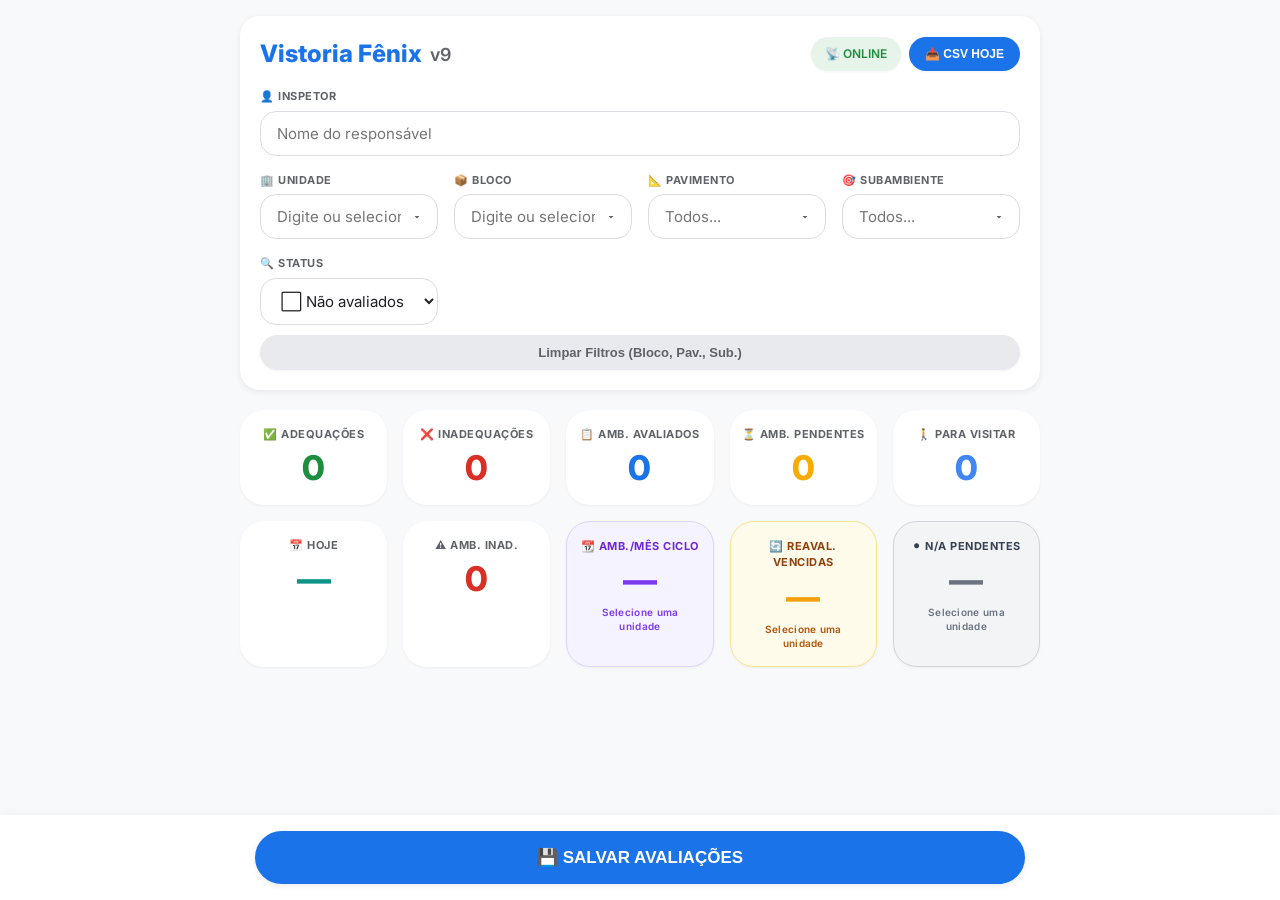
==== commit 8e86c16b: "index.html" ====
--- a/index.html
+++ b/index.html
@@ -1,310 +1,14 @@
 <!DOCTYPE html>
-<html>
+<html lang="pt-BR">
 <head>
-  <base target="_top">
   <meta charset="UTF-8">
   <meta name="viewport" content="width=device-width, initial-scale=1.0, maximum-scale=1.0, user-scalable=yes">
-  <title>CHECKLIST INTEGRA</title>
+  <title>Vistoria Fênix v9</title>
   <link href="https://fonts.googleapis.com/css2?family=Inter:wght@400;500;600;700;800&display=swap" rel="stylesheet">
-  <style>
-    :root{
-      --primary:#1a73e8;--danger:#d93025;--success:#1e8e3e;--warning:#f9ab00;--info:#4285f4;
-      --na:#6b7280;--bg:#f8f9fa;--card:#fff;--text:#202124;--text2:#5f6368;--border:#dadce0;
-      --s1:0 1px 3px rgba(0,0,0,.05);--s2:0 2px 6px rgba(0,0,0,.08);--s3:0 4px 12px rgba(0,0,0,.1);
-    }
-    *{box-sizing:border-box;margin:0;padding:0}
-    body{font-family:'Inter',system-ui,sans-serif;background:var(--bg);padding:16px;
-         padding-bottom:130px;color:var(--text);line-height:1.5}
-    .wrap{max-width:800px;margin:0 auto}
-    .hcard{background:var(--card);border-radius:20px;box-shadow:var(--s2);margin-bottom:20px;padding:20px}
-    .topbar{display:flex;justify-content:space-between;align-items:center;margin-bottom:16px;flex-wrap:wrap;gap:10px}
-    .apptitle{font-size:24px;font-weight:800;color:var(--primary);display:flex;align-items:center;gap:8px}
-    .apptitle span{font-size:18px;color:var(--text2);font-weight:600}
-    .sg{display:flex;gap:8px;flex-wrap:wrap}
-    .snet,.sfila{font-weight:600;font-size:12px;padding:8px 14px;border-radius:40px;
-                 display:inline-flex;align-items:center;gap:6px;box-shadow:var(--s1)}
-    .online{background:#e6f4ea;color:var(--success)}
-    .offline{background:#fce8e6;color:var(--danger)}
-    .sfila{background:#fff3e0;color:var(--warning);display:none}
-    .bcsv{background:var(--primary);color:#fff;padding:8px 16px;border-radius:40px;font-size:12px;
-          font-weight:700;cursor:pointer;border:none;box-shadow:var(--s1)}
-    .bcsv:hover{background:#1764cc}
-    .fg{margin-bottom:12px}
-    label{font-size:11px;font-weight:700;text-transform:uppercase;letter-spacing:.5px;
-          color:var(--text2);display:block;margin-bottom:6px}
-    input[list]{background-image:url("data:image/svg+xml,%3Csvg xmlns='http://www.w3.org/2000/svg' width='12' height='12' viewBox='0 0 24 24' fill='%235f6368'%3E%3Cpath d='M7 10l5 5 5-5z'/%3E%3C/svg%3E");
-                background-repeat:no-repeat;background-position:right 14px center;padding-right:36px;cursor:pointer}
-    input[list]:focus{cursor:text}
-    input[list].ok{border-color:var(--primary);font-weight:600}
-    select,input[type=text]{width:100%;padding:12px 16px;border:1px solid var(--border);border-radius:16px;
-                            font-size:15px;font-family:'Inter',sans-serif;transition:.2s;
-                            background:var(--card);color:var(--text)}
-    select:focus,input[type=text]:focus{outline:none;border-color:var(--primary);
-                                        box-shadow:0 0 0 3px rgba(26,115,232,.2)}
-    .gf{display:grid;grid-template-columns:repeat(auto-fit,minmax(150px,1fr));gap:16px;margin-top:16px}
-    .bclear{background:#e8eaed;color:var(--text2);padding:10px 16px;border-radius:40px;font-size:13px;
-            font-weight:600;cursor:pointer;border:none;box-shadow:var(--s1);margin-top:10px;width:100%}
-    .bclear:hover{background:#dadce0}
-    .dash{display:grid;grid-template-columns:repeat(auto-fit,minmax(130px,1fr));gap:16px;margin:20px 0}
-    .cc{background:var(--card);border-radius:24px;padding:16px 12px;text-align:center;
-        box-shadow:var(--s1);position:relative;cursor:default;transition:transform .15s,box-shadow .15s}
-    .cc:hover{transform:translateY(-2px);box-shadow:var(--s2)}
-    .cc .tt,.cic .tt,.crv .tt,.cnv .tt{
-      visibility:hidden;opacity:0;background:rgba(32,33,36,.92);color:#fff;font-size:12px;
-      font-weight:500;line-height:1.5;text-align:left;padding:8px 12px;border-radius:10px;
-      position:absolute;bottom:calc(100% + 8px);left:50%;transform:translateX(-50%);
-      white-space:nowrap;pointer-events:none;z-index:300;box-shadow:var(--s3);transition:opacity .2s}
-    .cc .tt::after,.cic .tt::after,.crv .tt::after,.cnv .tt::after{
-      content:'';position:absolute;top:100%;left:50%;transform:translateX(-50%);
-      border:6px solid transparent;border-top-color:rgba(32,33,36,.92)}
-    .cc:hover .tt,.cic:hover .tt,.crv:hover .tt,.cnv:hover .tt{visibility:visible;opacity:1}
-    .cl{font-size:11px;font-weight:700;text-transform:uppercase;letter-spacing:.5px;color:var(--text2)}
-    .cv{font-size:34px;font-weight:800;line-height:1.2;margin-top:6px}
-    .cok{color:var(--success)}.cnok{color:var(--danger)}.ceval{color:var(--primary)}
-    .cpend{color:var(--warning)}.cvis{color:var(--info)}.cciclo{color:#7c3aed}
-    .choje{color:#0d9488}.ciamd{color:var(--danger)}.cna{color:var(--na)}.creaval{color:#f59e0b}
-    .cic{background:#f5f3ff;border-radius:24px;padding:16px 12px;text-align:center;
-         box-shadow:var(--s1);border:1px solid #ddd6fe;position:relative;cursor:default;
-         transition:transform .15s,box-shadow .15s}
-    .cic:hover{transform:translateY(-2px);box-shadow:var(--s2)}
-    .cic .cl{color:#6d28d9}
-    .csub{font-size:10px;color:#7c3aed;font-weight:600;margin-top:4px;letter-spacing:.3px;line-height:1.4}
-    .crv{background:#fffbeb;border-radius:24px;padding:16px 12px;text-align:center;
-         box-shadow:var(--s1);border:1px solid #fde68a;position:relative;cursor:pointer;
-         transition:transform .15s,box-shadow .15s}
-    .crv:hover{transform:translateY(-2px);box-shadow:var(--s2)}
-    .crv .cl{color:#92400e}.crv .csub{color:#b45309}
-    .cnv{background:#f3f4f6;border-radius:24px;padding:16px 12px;text-align:center;
-         box-shadow:var(--s1);border:1px solid #d1d5db;position:relative;cursor:pointer;
-         transition:transform .15s,box-shadow .15s}
-    .cnv:hover{transform:translateY(-2px);box-shadow:var(--s2)}
-    .cnv .cl{color:#374151}
-    .cnv .csub{font-size:10px;color:#6b7280;font-weight:600;margin-top:4px;letter-spacing:.3px;line-height:1.4}
-    .breavbadge{background:#fff3e0;border:1px solid #fbbf24;color:#92400e;font-size:11px;
-                font-weight:700;padding:4px 10px;border-radius:20px;display:inline-flex;
-                align-items:center;gap:4px;margin-bottom:8px}
-    .bnabadge{background:#f3f4f6;border:1px solid #9ca3af;color:#374151;font-size:11px;
-              font-weight:700;padding:4px 10px;border-radius:20px;display:inline-flex;
-              align-items:center;gap:4px;margin-bottom:8px}
-    .cpg{background:#fff;border-radius:20px;padding:18px 20px;margin-bottom:20px;
-         box-shadow:0 2px 8px rgba(0,0,0,.07);border-left:8px solid var(--primary)}
-    .pghead{display:flex;justify-content:space-between;align-items:center;margin-bottom:10px}
-    .pgtit{font-size:13px;font-weight:800;text-transform:uppercase;letter-spacing:.5px;color:var(--primary)}
-    .pgtxt{font-size:15px;font-weight:800;color:var(--text)}
-    .pgbg{width:100%;height:12px;background:#e8eaed;border-radius:40px;overflow:hidden;margin-bottom:12px}
-    .pgfill{height:100%;border-radius:40px;background:var(--primary);transition:width .5s,background .3s}
-    .pgdets{display:flex;gap:10px;flex-wrap:wrap}
-    .pgdet{font-size:12px;font-weight:700;padding:5px 12px;border-radius:40px;
-           flex:1;text-align:center;min-width:90px}
-    .pgok{background:#e6f4ea;color:var(--success)}.pgnok{background:#fce8e6;color:var(--danger)}
-    .pgpend{background:#fff3e0;color:var(--warning)}.pgna{background:#f3f4f6;color:var(--na)}
-    .chist{background:var(--card);border-radius:20px;padding:20px;margin-bottom:20px;
-           box-shadow:var(--s2);border-left:8px solid #0d9488;display:none}
-    .htit{font-size:13px;font-weight:800;text-transform:uppercase;letter-spacing:.5px;
-          color:#0d9488;margin-bottom:16px;display:flex;align-items:center;gap:8px}
-    .hload{text-align:center;padding:20px;color:var(--text2);font-size:14px}
-    .hgrid{display:grid;grid-template-columns:repeat(auto-fit,minmax(100px,1fr));gap:8px}
-    .mcard{background:var(--bg);border-radius:14px;padding:10px 6px;text-align:center;
-           border:1px solid var(--border);transition:transform .15s,box-shadow .15s;
-           position:relative;display:flex;flex-direction:column;justify-content:space-between}
-    .mcard.mat{background:#e0f2f1;border-color:#0d9488}
-    .mcard.mvaz{opacity:.45}
-    .mcard:hover:not(.mvaz){transform:translateY(-2px);box-shadow:var(--s2)}
-    .mlbl{font-size:10px;font-weight:700;text-transform:uppercase;color:var(--text2);
-          letter-spacing:.3px;margin-bottom:6px}
-    .mat .mlbl{color:#0d9488}
-    .mnum{font-size:22px;font-weight:800;color:#0d9488;line-height:1}
-    .mnuml{font-size:9px;color:var(--text2);margin-top:2px;font-weight:600}
-    .mbadges{display:flex;justify-content:center;gap:3px;margin-top:6px;flex-wrap:wrap}
-    .mb{font-size:9px;font-weight:700;padding:2px 5px;border-radius:20px}
-    .mbok{background:#e6f4ea;color:var(--success)}.mbinad{background:#fce8e6;color:var(--danger)}
-    .mbna{background:#f3f4f6;color:var(--na)}
-    .bhr{background:var(--info);color:#fff;padding:8px 12px;border-radius:40px;font-size:12px;
-         font-weight:700;cursor:pointer;border:none;transition:background .2s;box-shadow:var(--s1);
-         margin-top:6px;display:inline-flex;align-items:center;gap:6px;width:100%;justify-content:center}
-    .bhr:hover{background:#3a78e8}
-    .bhrok{background:var(--success);color:#fff;padding:8px 12px;border-radius:40px;font-size:12px;
-           font-weight:700;cursor:pointer;border:none;transition:background .2s;box-shadow:var(--s1);
-           margin-top:4px;display:inline-flex;align-items:center;gap:6px;width:100%;justify-content:center}
-    .bhrok:hover{background:#167a35}
-    .bhrna{background:#6b7280;color:#fff;padding:8px 12px;border-radius:40px;font-size:12px;
-           font-weight:700;cursor:pointer;border:none;transition:background .2s;box-shadow:var(--s1);
-           margin-top:4px;display:inline-flex;align-items:center;gap:6px;width:100%;justify-content:center}
-    .bhrna:hover{background:#4b5563}
-    .crcicloh{background:#f0fdf4;border:1px solid #86efac;border-radius:14px;
-               padding:12px 14px;margin-bottom:16px;font-size:12px;color:#166534;line-height:1.6}
-    .crcicloh b{color:#15803d}
-    .hbarwrap{margin-top:14px}
-    .hbarrow{display:flex;align-items:center;gap:10px;margin-bottom:6px}
-    .hbarlbl{font-size:11px;font-weight:600;color:var(--text2);width:60px;text-align:right;flex-shrink:0}
-    .hbarbg{flex:1;height:8px;background:#e8eaed;border-radius:20px;overflow:hidden}
-    .hbarfill{height:100%;border-radius:20px;background:#0d9488;transition:width .5s}
-    .hbarcnt{font-size:11px;font-weight:700;color:#0d9488;width:30px;flex-shrink:0}
-    .hresumo{display:flex;gap:10px;margin-top:14px;flex-wrap:wrap}
-    .hri{flex:1;min-width:80px;background:var(--bg);border-radius:12px;
-         padding:10px;text-align:center;border:1px solid var(--border)}
-    .hriv{font-size:22px;font-weight:800}
-    .hril{font-size:10px;color:var(--text2);font-weight:600;margin-top:2px}
-    .bgrp{display:flex;gap:8px;margin:18px 0 10px;flex-wrap:wrap}
-    .bopt{flex:1;min-width:90px;padding:11px 8px;border-radius:40px;border:1px solid var(--border);
-          background:var(--card);font-weight:700;font-size:13px;cursor:pointer;transition:all .2s;
-          display:flex;align-items:center;justify-content:center;gap:6px;box-shadow:var(--s1)}
-    .bopt:hover{transform:translateY(-1px);box-shadow:var(--s2)}
-    .aok{background:var(--success)!important;border-color:var(--success)!important;color:#fff}
-    .ank{background:var(--danger)!important;border-color:var(--danger)!important;color:#fff}
-    .ana{background:var(--na)!important;border-color:var(--na)!important;color:#fff}
-    .achw{margin-top:12px}
-    .achl{font-size:11px;font-weight:700;text-transform:uppercase;letter-spacing:.5px;
-          color:var(--text2);display:block;margin-bottom:8px}
-    .achg{display:flex;flex-wrap:wrap;gap:6px;margin-bottom:4px}
-    .chip{padding:6px 13px;border-radius:40px;border:1px solid var(--border);
-          background:var(--card);font-size:12px;font-weight:600;cursor:pointer;
-          transition:all .2s;user-select:none;color:var(--text2)}
-    .chip:hover{background:#e8eaed}
-    .chip.sel{background:var(--primary);color:#fff;border-color:var(--primary)}
-    .obsw{position:relative;margin-top:10px}
-    .obsw textarea{padding-right:50px}
-    .bmic{position:absolute;top:10px;right:10px;width:34px;height:34px;border-radius:50%;
-          border:none;background:#e8eaed;color:var(--text2);font-size:16px;cursor:pointer;
-          display:flex;align-items:center;justify-content:center;transition:background .2s;z-index:2}
-    .bmic.rec{background:var(--danger);color:#fff;animation:pls 1s infinite}
-    @keyframes pls{0%,100%{transform:scale(1)}50%{transform:scale(1.15)}}
-    textarea{width:100%;resize:vertical;font-size:14px;border-radius:16px;padding:12px 16px;
-             min-height:70px;border:1px solid var(--border);font-family:'Inter',sans-serif;transition:.2s}
-    textarea:focus{outline:none;border-color:var(--primary);box-shadow:0 0 0 3px rgba(26,115,232,.2)}
-    .hbox{background:#fce8e6;border:1px solid #f5c6c2;border-radius:16px;
-          padding:12px 16px;font-size:13px;margin:12px 0;color:#7f1d1d;line-height:1.5}
-    .hbox b{color:#b91c1c}
-    .galeria{display:flex;flex-wrap:wrap;gap:10px;margin-top:12px}
-    .thumb{position:relative;width:90px;height:90px;border-radius:14px;overflow:hidden;
-           border:2px solid var(--border);flex-shrink:0;box-shadow:var(--s1)}
-    .thumb img{width:100%;height:100%;object-fit:cover;display:block}
-    .tdel{position:absolute;top:4px;right:4px;background:rgba(217,48,37,.85);color:#fff;
-          border:none;border-radius:50%;width:24px;height:24px;font-size:14px;cursor:pointer;
-          display:flex;align-items:center;justify-content:center;font-weight:bold}
-    .bfoto{background:#e8eaed;padding:12px;text-align:center;border-radius:40px;margin-top:12px;
-           cursor:pointer;font-weight:600;border:1px dashed #ccc;font-size:14px;color:var(--text2)}
-    .bfoto:hover{background:#dadce0}
-    .csubfoto{background:var(--card);border-radius:20px;padding:20px;margin-bottom:20px;
-              border-left:8px solid var(--primary);box-shadow:var(--s1)}
-    .csubfoto .slbl{font-size:14px;font-weight:700;color:var(--primary);margin-bottom:12px}
-    .progwrap{margin:16px 0 8px}
-    .progbg{background:#e8eaed;border-radius:40px;height:10px;overflow:hidden}
-    .progfill{height:100%;border-radius:40px;background:var(--success);transition:width .4s}
-    .proglbl{font-size:13px;color:var(--text2);margin-top:6px}
-    .footer{position:fixed;bottom:0;left:0;width:100%;background:rgba(255,255,255,.96);
-            backdrop-filter:blur(10px);padding:16px 20px;box-shadow:var(--s3);
-            z-index:100;display:flex;justify-content:center}
-    .bsave{width:100%;max-width:770px;padding:16px;background:var(--primary);color:#fff;
-           border:none;border-radius:60px;font-weight:800;font-size:17px;cursor:pointer;
-           transition:all .2s;box-shadow:var(--s2)}
-    .bsave:active{transform:scale(.98);background:#1764cc}
-    .stit{font-size:16px;font-weight:700;margin:24px 0 16px;padding-left:12px;
-          border-left:4px solid currentColor;color:var(--text)}
-    #toast{visibility:hidden;min-width:280px;background:#333;color:#fff;text-align:center;
-           border-radius:40px;padding:14px 24px;position:fixed;z-index:200;left:50%;
-           bottom:100px;transform:translateX(-50%);font-weight:500;box-shadow:var(--s3);font-size:15px}
-    #toast.show{visibility:visible;animation:fi .3s,fo .3s 2.2s}
-    @keyframes fi{from{opacity:0;bottom:60px}to{opacity:1;bottom:100px}}
-    @keyframes fo{from{opacity:1;bottom:100px}to{opacity:0;bottom:60px}}
-    .empty{text-align:center;padding:60px 20px;background:var(--card);border-radius:32px;
-           color:var(--text2);font-size:16px;box-shadow:var(--s1)}
-    .ic{background:var(--card);padding:20px;border-radius:20px;margin-bottom:16px;
-        border-left:8px solid transparent;box-shadow:var(--s1);overflow:hidden;
-        transition:opacity .35s,transform .35s,max-height .35s,margin .35s,padding .35s;
-        contain:layout style;will-change:transform}
-    .ic.out{opacity:0;transform:translateX(60px);max-height:0!important;
-            margin-bottom:0!important;padding-top:0!important;padding-bottom:0!important}
-    .ic.inad{border-left-color:var(--danger);background:#fff8f7}
-    .ic.ina{border-left-color:var(--na)!important;background:#f9fafb!important}
-    .ic.ior{border-left-color:var(--warning)!important;background:#fffdf5!important}
-    .cnv2{background:#fffdf5;border:1px solid var(--warning);border-left:8px solid var(--warning);
-          padding:16px;margin-bottom:12px;border-radius:16px;display:flex;
-          justify-content:space-between;align-items:center;cursor:pointer;transition:.2s;box-shadow:var(--s1)}
-    .cnv2:hover{background:#fff7e6;transform:translateY(-2px)}
-    .cig{background:#fff8f7;border:1px solid var(--danger);border-left:8px solid var(--danger);
-         padding:16px;margin-bottom:12px;border-radius:16px;display:flex;
-         justify-content:space-between;align-items:center;cursor:pointer;transition:.2s;box-shadow:var(--s1)}
-    .cig:hover{background:#ffebeb;transform:translateY(-2px)}
-    .cng{background:#f9fafb;border:1px solid #9ca3af;border-left:8px solid var(--na);
-         padding:16px;margin-bottom:12px;border-radius:16px;display:flex;
-         justify-content:space-between;align-items:center;cursor:pointer;transition:.2s;box-shadow:var(--s1)}
-    .cng:hover{background:#f3f4f6;transform:translateY(-2px)}
-    .cokl{background:#f0fdf4;border:1px solid #86efac;border-left:8px solid var(--success);
-          padding:16px;margin-bottom:12px;border-radius:16px;display:flex;
-          justify-content:space-between;align-items:center;cursor:pointer;transition:.2s;box-shadow:var(--s1)}
-    .cokl:hover{background:#dcfce7;transform:translateY(-2px)}
-    .inum{display:inline-flex;align-items:center;justify-content:center;
-          background:var(--primary);color:#fff;font-size:12px;font-weight:800;
-          border-radius:50%;width:30px;height:30px;margin-right:12px;flex-shrink:0}
-    .ihr{display:flex;align-items:flex-start;margin-bottom:8px;user-select:none}
-    .iinf{flex-grow:1}
-    .iloc{font-size:13px;color:var(--primary);font-weight:600}
-    .idesc{font-weight:700;font-size:17px;margin-top:2px}
-    .bcache{background:#fff3e0;border:1px solid #fbbf24;border-radius:14px;
-            padding:10px 16px;margin-bottom:16px;font-size:12px;color:#92400e;
-            display:none;align-items:center;gap:8px}
-    .bcache.vis{display:flex}
-
-    /* Config modal */
-    .modal-overlay{position:fixed;inset:0;background:rgba(0,0,0,.5);z-index:500;
-                   display:flex;align-items:center;justify-content:center;padding:20px}
-    .modal-box{background:#fff;border-radius:24px;padding:28px;max-width:500px;width:100%;
-               box-shadow:0 20px 60px rgba(0,0,0,.3)}
-    .modal-title{font-size:20px;font-weight:800;color:var(--primary);margin-bottom:6px}
-    .modal-desc{font-size:13px;color:var(--text2);margin-bottom:20px;line-height:1.6}
-    .modal-fg{margin-bottom:14px}
-    .modal-fg label{font-size:11px;font-weight:700;text-transform:uppercase;letter-spacing:.5px;
-                    color:var(--text2);display:block;margin-bottom:6px}
-    .modal-fg input{width:100%;padding:12px 16px;border:1px solid var(--border);border-radius:12px;
-                    font-size:14px;font-family:'Inter',sans-serif}
-    .modal-fg input:focus{outline:none;border-color:var(--primary);box-shadow:0 0 0 3px rgba(26,115,232,.2)}
-    .modal-hint{font-size:11px;color:var(--text2);margin-top:4px;line-height:1.5}
-    .modal-hint a{color:var(--primary)}
-    .modal-btn{width:100%;padding:14px;background:var(--primary);color:#fff;border:none;
-               border-radius:12px;font-weight:800;font-size:15px;cursor:pointer;margin-top:4px}
-    .modal-btn:hover{background:#1764cc}
-    .bcfg{background:#e8eaed;color:var(--text2);padding:8px 14px;border-radius:40px;font-size:12px;
-          font-weight:700;cursor:pointer;border:none;box-shadow:var(--s1)}
-    .bcfg:hover{background:#dadce0}
-    .cfg-ok{background:#e6f4ea;color:var(--success);padding:8px 14px;border-radius:40px;font-size:12px;
-            font-weight:700;cursor:pointer;border:1px solid #86efac;box-shadow:var(--s1)}
-    .cfg-ok:hover{background:#d4edda}
-
-    @media(max-width:600px){
-      .gf{grid-template-columns:1fr}
-      .dash{grid-template-columns:1fr 1fr}
-      .pgdets{flex-direction:column}
-      .hgrid{grid-template-columns:repeat(3,1fr)}
-      .bopt{font-size:12px;padding:10px 6px}
-    }
-  </style>
+  <link rel="stylesheet" href="style.css">
 </head>
 <body>
 <div id="toast"></div>
-
-<!-- Config Modal -->
-<div id="modalCfg" class="modal-overlay" style="display:none">
-  <div class="modal-box">
-    <div class="modal-title">⚙️ Configuração do Backend</div>
-    <div class="modal-desc">
-      Informe a URL do seu Google Apps Script publicado como Web App.<br>
-      Esta URL fica salva no navegador — não precisa configurar novamente.
-    </div>
-    <div class="modal-fg">
-      <label>🔗 URL do Web App (Google Apps Script)</label>
-      <input type="text" id="cfgUrl" placeholder="https://script.google.com/macros/s/XXXX/exec">
-      <div class="modal-hint">
-        No Apps Script: <b>Implantar → Nova implantação → Web App</b><br>
-        Executar como: <b>Eu</b> · Quem pode acessar: <b>Qualquer pessoa</b>
-      </div>
-    </div>
-    <button class="modal-btn" onclick="salvarConfig()">✅ Salvar e Conectar</button>
-    <div id="cfgErro" style="display:none;margin-top:12px;padding:10px 14px;background:#fce8e6;
-         border-radius:10px;font-size:13px;color:var(--danger);font-weight:600;"></div>
-  </div>
-</div>
-
 <div class="wrap">
 
   <div class="hcard">
@@ -314,7 +18,6 @@
         <div id="snet" class="snet online">📡 ONLINE</div>
         <div id="sfila" class="sfila">⏳ Fila: 0</div>
         <button class="bcsv" onclick="baixarRelatorio()">📥 CSV HOJE</button>
-        <button id="btnCfg" class="bcfg" onclick="abrirConfig()">⚙️</button>
       </div>
     </div>
     <div class="fg">
@@ -357,12 +60,12 @@
   </div>
 
   <div id="bcache" class="bcache">
-    📦 <strong>Modo offline</strong> — exibindo dados do cache local. Salve quando voltar online.
+    📦 <strong>Modo offline</strong> — exibindo dados do cache local.
   </div>
 
   <div class="dash">
     <div class="cc"><span class="tt">Itens avaliados como adequados.</span>
-      <div class="cl">✅ ADEQUAÇÕES</div><div id="cok"  class="cv cok">0</div></div>
+      <div class="cl">✅ ADEQUAÇÕES</div><div id="cok" class="cv cok">0</div></div>
     <div class="cc"><span class="tt">Itens marcados como inadequados.</span>
       <div class="cl">❌ INADEQUAÇÕES</div><div id="cnk" class="cv cnok">0</div></div>
     <div class="cc"><span class="tt">Subambientes com pelo menos 1 item avaliado.</span>
@@ -418,1085 +121,6 @@
 </div>
 <input type="file" id="camInput" accept="image/*" capture="environment" multiple style="display:none">
 
-<script>
-// ═══════════════════════════════════════════════════════════════════
-// CONFIG — URL do Apps Script Web App
-// ═══════════════════════════════════════════════════════════════════
-var CFG_K = 'vfx_webapp_url_v9';
-
-function getWebAppUrl() {
-  return localStorage.getItem(CFG_K) || '';
-}
-
-function salvarConfig() {
-  var url = document.getElementById('cfgUrl').value.trim();
-  if (!url || !url.startsWith('https://script.google.com')) {
-    var er = document.getElementById('cfgErro');
-    er.style.display = 'block';
-    er.textContent = '❌ URL inválida. Deve começar com https://script.google.com';
-    return;
-  }
-  localStorage.setItem(CFG_K, url);
-  document.getElementById('modalCfg').style.display = 'none';
-  document.getElementById('cfgErro').style.display = 'none';
-  atualizarBtnCfg();
-  toast('✅ URL salva! Carregando dados...');
-  carregar();
-}
-
-function abrirConfig() {
-  var url = getWebAppUrl();
-  document.getElementById('cfgUrl').value = url;
-  document.getElementById('cfgErro').style.display = 'none';
-  document.getElementById('modalCfg').style.display = 'flex';
-}
-
-function atualizarBtnCfg() {
-  var btn = document.getElementById('btnCfg');
-  if (!btn) return;
-  var url = getWebAppUrl();
-  if (url) {
-    btn.className = 'cfg-ok';
-    btn.textContent = '✅ Backend';
-  } else {
-    btn.className = 'bcfg';
-    btn.textContent = '⚙️ Configurar';
-  }
-}
-
-// ═══════════════════════════════════════════════════════════════════
-// CAMADA DE CHAMADA — substitui google.script.run
-// Todas as chamadas ao backend passam por aqui.
-// ═══════════════════════════════════════════════════════════════════
-function chamarBackend(acao, params, onSuccess, onFailure) {
-  var url = getWebAppUrl();
-  if (!url) {
-    // Tenta usar cache offline antes de pedir configuração
-    var cached = carregarCacheDB();
-    if (cached && (acao === 'puxarDadosBase')) {
-      onSuccess && onSuccess({ dados: cached.dados, ultimosStatus: cached.ultimosStatus || {} });
-      return;
-    }
-    // Sem URL configurada — abre modal
-    abrirConfig();
-    onFailure && onFailure({ message: 'URL do backend não configurada.' });
-    return;
-  }
-
-  // Monta a URL de chamada com ação e parâmetros GET ou POST
-  // O Apps Script doGet recebe ?action=X&params=JSON
-  // O Apps Script doPost recebe no body para salvarRegistro
-  var isPost = (acao === 'salvarRegistro');
-
-  var fetchUrl = url + '?action=' + encodeURIComponent(acao);
-  if (params !== undefined && params !== null && !isPost) {
-    fetchUrl += '&params=' + encodeURIComponent(JSON.stringify(params));
-  }
-
-  var fetchOpts = { method: 'GET' };
-  if (isPost) {
-    fetchOpts = {
-      method: 'POST',
-      headers: { 'Content-Type': 'application/json' },
-      body: JSON.stringify({ action: acao, params: params })
-    };
-  }
-
-  fetch(fetchUrl, fetchOpts)
-    .then(function(res) {
-      if (!res.ok) throw new Error('HTTP ' + res.status);
-      return res.json();
-    })
-    .then(function(data) {
-      if (data && data._erro) throw new Error(data._erro);
-      onSuccess && onSuccess(data);
-    })
-    .catch(function(err) {
-      console.error('chamarBackend [' + acao + ']:', err);
-      onFailure && onFailure({ message: err.message || String(err) });
-    });
-}
-
-// ═══════════════════════════════════════════════════════════════════
-// CONSTANTES
-// ═══════════════════════════════════════════════════════════════════
-var CICLOS = {
-  'rei pele':       {i:1,f:6},
-  'papa francisco': {i:2,f:7},
-  'padre ticao':    {i:3,f:8},
-  'padre chicao':   {i:3,f:8},
-  'silvio santos':  {i:4,f:9}
-};
-var MN = ['Jan','Fev','Mar','Abr','Mai','Jun','Jul','Ago','Set','Out','Nov','Dez'];
-var ME = ['Janeiro','Fevereiro','Março','Abril','Maio','Junho','Julho',
-          'Agosto','Setembro','Outubro','Novembro','Dezembro'];
-var ACHADOS = [
-  'Infiltração','Vazamento','Equipamento danificado','Falta de EPI',
-  'Iluminação inadequada','Sinalização ausente','Resíduo irregular',
-  'Área bloqueada','Estrutura comprometida','Elétrica exposta',
-  'Piso danificado','Porta/janela com defeito'
-];
-var FILA_K     = 'vfx_fila_v9';
-var FILT_K     = 'vfx_filt_v9';
-var CACHE_DB_K = 'vfx_cache_db_v9';
-var CACHE_ST_K = 'vfx_cache_st_v9';
-
-var DI = {
-  ORD:0, UNI:1, UNINORM:2, BLC:3, PAV:4, AMB_TAG:5,
-  SUB:6, DESC:7, AVAL:8, ADEQ:9, INAD:10, PEND:11, OBS:12, UID:13
-};
-
-var DB = [], STATUS = {}, SEL = [], FSUB = [], FOTO_CTX = null, ENVIANDO = false;
-var UNIDS_AVAL = null;
-var _rsCache = {};
-function invRsCache() { _rsCache = {}; }
-
-function nrm(s) {
-  return (s||'').toString().trim().toLowerCase()
-    .normalize('NFD').replace(/[\u0300-\u036f]/g,'');
-}
-function nrmU(s) { return nrm(s); }
-
-function esc(s) {
-  return String(s)
-    .replace(/&/g,'&amp;').replace(/</g,'&lt;').replace(/>/g,'&gt;')
-    .replace(/"/g,'&quot;').replace(/'/g,'&#039;');
-}
-
-function toast(m,d) {
-  d = d||2500;
-  var t=document.getElementById('toast');
-  t.textContent=m; t.className='show';
-  setTimeout(function(){t.className=t.className.replace('show','');},d);
-}
-
-// ── Conexão ──────────────────────────────────────────────────────
-function chkNet() {
-  var el=document.getElementById('snet');
-  var bc=document.getElementById('bcache');
-  if (navigator.onLine){
-    el.className='snet online';el.textContent='📡 ONLINE';
-    if(bc)bc.classList.remove('vis');
-  } else {
-    el.className='snet offline';el.textContent='🔴 OFFLINE';
-    if(bc)bc.classList.add('vis');
-  }
-}
-window.addEventListener('online',  function(){chkNet();processarFila();});
-window.addEventListener('offline', chkNet);
-
-// ── Ciclo ─────────────────────────────────────────────────────────
-function cicloInfo(nome, totalSubs) {
-  var c = CICLOS[nrm(nome)];
-  if (!c || totalSubs===0) return {
-    media: totalSubs>0?(totalSubs/6).toFixed(1):'—',
-    sub:   totalSubs>0?totalSubs+' amb. ÷ 6 meses':'Selecione uma unidade'
-  };
-  var mes=new Date().getMonth()+1, dentro=mes>=c.i&&mes<=c.f;
-  var ini=MN[c.i-1], fim=MN[c.f-1];
-  if (dentro){var r=c.f-mes+1;return{media:(totalSubs/r).toFixed(1),sub:ini+'–'+fim+' · '+r+'m restantes'};}
-  return {media:(totalSubs/6).toFixed(1),sub:ini+'–'+fim+' · fora do ciclo'};
-}
-
-// ── Fila offline ──────────────────────────────────────────────────
-function getFila(){try{return JSON.parse(localStorage.getItem(FILA_K)||'[]');}catch(e){return [];}}
-function setFila(f){try{localStorage.setItem(FILA_K,JSON.stringify(f));}catch(e){}}
-function addFila(p){var f=getFila();f.push(p);setFila(f);updFila();}
-function updFila(){
-  var f=getFila(),el=document.getElementById('sfila');
-  if(f.length>0){el.style.display='inline-flex';el.textContent='⏳ Fila: '+f.length;}
-  else el.style.display='none';
-}
-function processarFila(){
-  if(ENVIANDO||!navigator.onLine) return;
-  var f=getFila();if(!f.length) return;
-  ENVIANDO=true;
-  chamarBackend('salvarRegistro', f[0],
-    function(){
-      var ff=getFila();ff.shift();setFila(ff);
-      updFila();ENVIANDO=false;
-      if(ff.length>0)processarFila();else toast('✅ Fila enviada com sucesso!');
-    },
-    function(e){console.error(e);ENVIANDO=false;toast('❌ Erro ao enviar fila.',5000);}
-  );
-}
-setInterval(function(){if(navigator.onLine)processarFila();},30000);
-
-// ── Cache offline ─────────────────────────────────────────────────
-function salvarCacheDB(dados, status) {
-  try {
-    localStorage.setItem(CACHE_DB_K, JSON.stringify(dados));
-    localStorage.setItem(CACHE_ST_K, JSON.stringify(status));
-  } catch(e) {
-    try{localStorage.removeItem(CACHE_DB_K);localStorage.removeItem(CACHE_ST_K);}catch(e2){}
-  }
-}
-function carregarCacheDB() {
-  try {
-    var d = localStorage.getItem(CACHE_DB_K);
-    var s = localStorage.getItem(CACHE_ST_K);
-    if (!d) return null;
-    return { dados: JSON.parse(d), ultimosStatus: s ? JSON.parse(s) : {} };
-  } catch(e) { return null; }
-}
-
-// ── Regra 6 meses ─────────────────────────────────────────────────
-function precisaReaval(uid){
-  var st=STATUS[uid];
-  if(!st||!st.dataUltimaAval||st.status.toUpperCase()!=='OK') return false;
-  var p=st.dataUltimaAval.split('/');if(p.length<3) return false;
-  var dt=new Date(+p[2],+p[1]-1,+p[0]);if(isNaN(dt.getTime())) return false;
-  return ((new Date()-dt)/(1000*60*60*24*30.44))>=6;
-}
-function mesesDesde(uid){
-  var st=STATUS[uid];if(!st||!st.dataUltimaAval) return null;
-  var p=st.dataUltimaAval.split('/');if(p.length<3) return null;
-  var dt=new Date(+p[2],+p[1]-1,+p[0]);if(isNaN(dt.getTime())) return null;
-  return Math.floor((new Date()-dt)/(1000*60*60*24*30.44));
-}
-
-// ── Resolver Status ────────────────────────────────────────────────
-function resStatus(item){
-  var uid=item[DI.UID];
-  if (_rsCache[uid] !== undefined) return _rsCache[uid];
-  var result = _calcStatus(item);
-  _rsCache[uid] = result;
-  return result;
-}
-function _calcStatus(item){
-  var uid=item[DI.UID];
-  var s=SEL.find(function(x){return x.uid===uid;});
-  if(s && s.v && s.v.trim() !== '') return s.v;
-  if(STATUS[uid] && STATUS[uid].status){
-    var rc=STATUS[uid].status.trim().toUpperCase();
-    if(rc==='OK')         return 'Ok';
-    if(rc==='INADEQUADO') return 'Inadequado';
-    if(rc==='N/A')        return 'N/A';
-    if(rc !== '')         return 'Ok';
-  }
-  var colK = nrm(item[DI.INAD]);
-  if(colK === 'verdadeiro' || colK === 'true') return 'Inadequado';
-  var colJ = nrm(item[DI.ADEQ]);
-  if(colJ === 'verdadeiro' || colJ === 'true') return 'Ok';
-  var colI = nrm(item[DI.AVAL]);
-  if(colI === 'n/a' || colI === 'nao_aplicavel' || colI === 'nao aplicavel' ||
-     colI === 'não aplicável' || colI === 'na') {
-    return 'N/A';
-  }
-  return 'Nao Avaliado';
-}
-
-// ── Carregar Dados ─────────────────────────────────────────────────
-function carregar(u){
-  if(u===undefined) u=document.getElementById('u').value.trim();
-  invCache();invRsCache();
-
-  if (!getWebAppUrl()) {
-    var cached = carregarCacheDB();
-    if (cached) {
-      DB=cached.dados; STATUS=cached.ultimosStatus||{};
-      popularFiltros(); renderLista(); updContadores();
-      toast('📦 Usando cache local. Configure o backend para atualizar.');
-    } else {
-      abrirConfig();
-    }
-    return;
-  }
-
-  if (!navigator.onLine) {
-    var cached2 = carregarCacheDB();
-    if (cached2) {
-      DB=cached2.dados; STATUS=cached2.ultimosStatus||{};
-      popularFiltros(); renderLista(); updContadores();
-      if(u) carregarHist(u);
-      toast('📦 Offline — dados do cache local.');
-    } else {
-      DB=[]; STATUS={};
-      popularFiltros(); renderLista(); updContadores();
-      toast('🔴 Offline e sem cache. Conecte-se primeiro.',5000);
-    }
-    return;
-  }
-
-  toast('⏳ Carregando dados...');
-  chamarBackend('puxarDadosBase', u || null,
-    function(r){
-      if(!r || !r.dados){toast('⚠️ Servidor retornou dados vazios.',4000);return;}
-      DB=r.dados; STATUS=r.ultimosStatus||{};
-      invCache(); invRsCache();
-      salvarCacheDB(r.dados, r.ultimosStatus||{});
-      if (!u && r.unidadesAvaliadas && r.unidadesAvaliadas.length > 0) {
-        UNIDS_AVAL = {};
-        r.unidadesAvaliadas.forEach(function(uCanon){ UNIDS_AVAL[nrmU(uCanon)] = true; });
-      }
-      popularFiltros(); renderLista(); updContadores();
-      var uu=document.getElementById('u').value.trim();
-      if(uu) carregarHist(uu);
-      var numItens = r.dados.length > 1 ? (r.dados.length - 1) : 0;
-      var numUnidades = r.unidadesUnicas ? r.unidadesUnicas.length : 0;
-      toast('✅ ' + numItens + ' itens carregados (' + numUnidades + ' unidades)');
-    },
-    function(e){
-      console.error('Erro ao carregar dados:', e);
-      var cached3 = carregarCacheDB();
-      if (cached3) {
-        DB=cached3.dados; STATUS=cached3.ultimosStatus||{};
-        toast('⚠️ Erro no servidor — usando cache local.',4000);
-      } else {
-        toast('❌ Erro: '+(e.message||e),5000);
-        DB=[]; STATUS={};
-      }
-      invCache(); invRsCache();
-      popularFiltros(); renderLista(); updContadores();
-    }
-  );
-}
-
-// ── Popular Filtros ────────────────────────────────────────────────
-function popularFiltros(){
-  var ul=document.getElementById('lu'),bl=document.getElementById('lb');
-  var pl=document.getElementById('lpav'),sl=document.getElementById('lsub');
-  ul.innerHTML='';bl.innerHTML='';pl.innerHTML='';sl.innerHTML='';
-  var uMap={}, bSet={}, pSet={}, sSet={};
-  DB.slice(1).forEach(function(row){
-    var ru=(row[DI.UNI]||'').trim();
-    if(ru){var k=nrmU(ru);if(!uMap[k]||ru>uMap[k])uMap[k]=ru;}
-    var b=(row[DI.BLC]||'').trim(); if(b) bSet[b]=1;
-    var p=(row[DI.PAV]||'').trim(); if(p) pSet[p]=1;
-    var s=(row[DI.SUB]||'').trim(); if(s) sSet[s]=1;
-  });
-  Object.keys(uMap).sort().forEach(function(k){
-    if (!UNIDS_AVAL || UNIDS_AVAL[k]) ul.innerHTML+='<option value="'+esc(uMap[k])+'">';
-  });
-  Object.keys(bSet).sort().forEach(function(v){bl.innerHTML+='<option value="'+esc(v)+'">';});
-  Object.keys(pSet).sort().forEach(function(v){pl.innerHTML+='<option value="'+esc(v)+'">';});
-  Object.keys(sSet).sort().forEach(function(v){sl.innerHTML+='<option value="'+esc(v)+'">';});
-  var sf=JSON.parse(localStorage.getItem(FILT_K)||'{}');
-  document.getElementById('resp').value = sf.resp||'';
-  document.getElementById('b').value    = sf.b   ||'';
-  document.getElementById('pav').value  = sf.pav ||'';
-  document.getElementById('sub').value  = sf.sub ||'';
-  document.getElementById('fst').value  = sf.fst ||'NAO_AVALIADOS';
-  if(sf.u){var k=nrmU(sf.u);document.getElementById('u').value=uMap[k]||sf.u;}
-  ['resp','u','b','pav','sub'].forEach(mkpre);
-}
-
-function mkpre(id){
-  var el=document.getElementById(id);
-  if(el)el.classList.toggle('ok',el.value.trim()!=='');
-}
-
-function savFilt(){
-  var f={
-    resp:document.getElementById('resp').value.trim(),
-    u:document.getElementById('u').value.trim(),
-    b:document.getElementById('b').value.trim(),
-    pav:document.getElementById('pav').value.trim(),
-    sub:document.getElementById('sub').value.trim(),
-    fst:document.getElementById('fst').value
-  };
-  localStorage.setItem(FILT_K,JSON.stringify(f));
-  ['resp','u','b','pav','sub'].forEach(mkpre);
-}
-
-// ── Cache Filtro ───────────────────────────────────────────────────
-var _ci=null,_cc='';
-function invCache(){_ci=null;_cc='';}
-
-function getItens(){
-  var uv=nrmU(document.getElementById('u').value);
-  var bv=nrm(document.getElementById('b').value);
-  var pv=nrm(document.getElementById('pav').value);
-  var sv=nrm(document.getElementById('sub').value);
-  if(!uv) return [];
-  var ch=uv+'|'+bv+'|'+pv+'|'+sv;
-  if(_cc===ch&&_ci) return _ci;
-  _cc=ch;
-  _ci=DB.slice(1).filter(function(item){
-    var ui=(item[DI.UNINORM]||nrmU(item[DI.UNI])||'').trim();
-    return ui===uv &&
-      (bv===''||nrm(item[DI.BLC])===bv) &&
-      (pv===''||nrm(item[DI.PAV])===pv) &&
-      (sv===''||nrm(item[DI.SUB])===sv);
-  });
-  return _ci;
-}
-
-// ── Filtros rápidos ────────────────────────────────────────────────
-var _dt=null;
-function updCDebounced(){clearTimeout(_dt);_dt=setTimeout(updContadores,80);}
-
-function filtroReaval(){
-  if(!document.getElementById('u').value.trim()){toast('Selecione uma unidade.',3000);return;}
-  document.getElementById('fst').value='AVALIADOS_OK';
-  savFilt();renderLista();updContadores();
-  window.scrollTo({top:document.getElementById('lista').offsetTop-20,behavior:'smooth'});
-  toast('🔄 Mostrando itens OK para reavaliação.');
-}
-
-function filtroNA(){
-  if(!document.getElementById('u').value.trim()){toast('Selecione uma unidade.',3000);return;}
-  document.getElementById('fst').value='NA_PENDENTES';
-  savFilt();renderLista();updContadores();
-  window.scrollTo({top:document.getElementById('lista').offsetTop-20,behavior:'smooth'});
-  toast('⚫ Mostrando itens N/A pendentes.');
-}
-
-// ── Marcar Status ──────────────────────────────────────────────────
-function marcar(uid,v,uni,bl,pav,amb,desc,tipo){
-  delete _rsCache[uid];
-  var s=SEL.find(function(x){return x.uid===uid;});
-  if(!s){s={uid:uid,v:'',obs:'',achados:[],p:desc,amb:amb,pav:pav,fotos:[],tipo:tipo,unidade:uni,bloco:bl};SEL.push(s);}
-  s.v=v;
-  var card=document.querySelector('.ic[data-uid="'+uid+'"]');
-  if(card){
-    card.querySelectorAll('.bopt').forEach(function(b){b.classList.remove('aok','ank','ana');});
-    var ab=card.querySelector('.bopt[data-v="'+v+'"]');
-    if(ab)ab.classList.add(v==='Ok'?'aok':v==='Inadequado'?'ank':'ana');
-    var si=card.querySelector('.sicon');
-    if(si)si.textContent=v==='Ok'?'✅':v==='Inadequado'?'❌':v==='N/A'?'⚫':'⬜';
-    card.classList.remove('inad','ina','ior');
-    if(v==='Inadequado')card.classList.add('inad');
-    else if(v==='N/A')  card.classList.add('ina');
-    var sf=document.getElementById('fst').value;
-    var out=(sf==='NAO_AVALIADOS'&&(v==='Ok'||v==='Inadequado'||v==='N/A'))||
-            (sf==='INADEQUACOES'&&v==='Ok')||(sf==='NA_PENDENTES'&&v==='Ok');
-    if(out){
-      card.classList.add('out');
-      card.addEventListener('transitionend',function(){card.remove();updCDebounced();updPBar();},{once:true});
-    } else {updCDebounced();updPBar();}
-  } else {invCache();renderLista();updCDebounced();}
-}
-
-// ── HTML Helpers ───────────────────────────────────────────────────
-function thumbH(uid,i,src){
-  var ua=(uid===null||uid==='')?'':' data-uid="'+esc(uid)+'"';
-  return '<div class="thumb"><img src="'+esc(src)+'" alt="Foto '+i+'">'+
-    '<button class="tdel"'+ua+' data-idx="'+i+'" title="Remover">×</button></div>';
-}
-
-function cardSubHTML(sub){
-  var h=FSUB.map(function(f,i){return thumbH('',i,f.b64);}).join('');
-  return '<div class="csubfoto"><div class="slbl">📷 Fotos do Subambiente: '+esc(sub)+'</div>'+
-    '<div class="galeria" id="gsub">'+h+'</div>'+
-    '<div class="bfoto" data-uid="">📸 Adicionar Foto do Subambiente</div></div>';
-}
-
-function progBarHTML(todos,sub){
-  var its=todos.filter(function(r){return (r[DI.SUB]||'Sem Subambiente')===sub;});
-  var total=its.length;if(!total)return '';
-  var ok=0,nk=0,na=0;
-  its.forEach(function(it){var s=resStatus(it);if(s==='Ok')ok++;else if(s==='Inadequado')nk++;else if(s==='N/A')na++;});
-  var av=ok+nk+na,pct=total>0?(av/total)*100:0;
-  return '<div class="progwrap"><div class="progbg"><div class="progfill" style="width:'+pct+'%"></div></div>'+
-    '<div class="proglbl">'+av+' de '+total+' avaliados ('+pct.toFixed(0)+'%) — ✅'+ok+' ok · ❌'+nk+' inad. · ⚫'+na+' N/A · ⏳'+(total-av)+' faltando</div></div>';
-}
-
-function cardH(item,idx){
-  var uni=item[DI.UNI]||'',bl=item[DI.BLC]||'',pav=item[DI.PAV]||'';
-  var amb=item[DI.SUB]||'',desc=item[DI.DESC]||'',uid=item[DI.UID];
-  var st=resStatus(item);
-  var sl=SEL.find(function(x){return x.uid===uid;});
-  var obsH  =(STATUS[uid]&&STATUS[uid].obs)?STATUS[uid].obs:String(item[DI.OBS]||'').trim();
-  var achH  =(STATUS[uid]&&STATUS[uid].achados)?STATUS[uid].achados:'';
-  var pendH =String(item[DI.PEND]||'').trim();
-  var dtAv  =(STATUS[uid]&&STATUS[uid].dataUltimaAval)?STATUS[uid].dataUltimaAval:'';
-  var isOk=st==='Ok',isIN=st==='Inadequado',isNA=st==='N/A';
-  var hasA=pendH||obsH||achH;
-  var prR=isOk&&precisaReaval(uid),mp=mesesDesde(uid);
-  var cls='ic';
-  if(isNA)cls+=' ina';
-  else if(isIN||hasA)cls+=' inad';
-  else if(isOk&&prR)cls+=' ior';
-  var hHtml='';
-  if(hasA){
-    hHtml='<div class="hbox">'+(pendH?'<div>📋 <b>Pendência:</b> '+esc(pendH)+'</div>':'')+
-      (obsH?'<div>💬 <b>Última Obs:</b> '+esc(obsH)+'</div>':'')+
-      (achH?'<div>🔎 <b>Achados:</b> '+esc(achH)+'</div>':'')+'</div>';
-  }
-  var rvB=prR?'<div class="breavbadge">🔄 Reavaliação vencida'+(mp!==null?' ('+mp+'m atrás)':'')+'</div>':
-    (isOk&&dtAv?'<div style="font-size:11px;color:var(--text2);margin-bottom:6px;">✅ Avaliado em '+esc(dtAv)+'</div>':'');
-  var naB=isNA?'<div class="bnabadge">⚫ N/A — Retornar</div>':'';
-  var fH=(sl&&sl.fotos)?sl.fotos.map(function(f,i){return thumbH(uid,i,f.b64);}).join(''):'';
-  var obsV=sl?esc(sl.obs||''):'';
-  var achSel=(sl&&sl.achados)?sl.achados:(achH?achH.split(', ').filter(Boolean):[]);
-  var chipsH=ACHADOS.map(function(a){
-    var at=achSel.indexOf(a)>=0?' sel':'';
-    return '<span class="chip'+at+'" data-uid="'+esc(uid)+'" data-ach="'+esc(a)+'">'+esc(a)+'</span>';
-  }).join('');
-  var si=isOk?'✅':isIN?'❌':isNA?'⚫':'⬜';
-  var aOk=isOk?'aok':'',aNk=isIN?'ank':'',aNa=isNA?'ana':'';
-  var tipo=isIN?'Inadequado':isNA?'N/A':isOk?'Adequado':'Normal';
-  return '<div class="'+cls+'" data-uid="'+esc(uid)+'">'+
-    '<div class="ihr"><div class="inum">'+(idx+1)+'</div>'+
-    '<div class="iinf"><div class="iloc">'+esc(pav)+' › '+esc(amb)+'</div>'+
-    '<div class="idesc">'+esc(desc)+'</div></div>'+
-    '<span class="sicon" style="font-size:18px;color:var(--text2);margin-left:8px;flex-shrink:0;">'+si+'</span></div>'+
-    rvB+naB+hHtml+
-    '<div class="bgrp">'+
-    '<button class="bopt '+aOk+'" data-v="Ok" data-uid="'+esc(uid)+'" data-uni="'+esc(uni)+'" data-bl="'+esc(bl)+'" data-pav="'+esc(pav)+'" data-amb="'+esc(amb)+'" data-desc="'+esc(desc)+'" data-tipo="'+tipo+'">✅ OK</button>'+
-    '<button class="bopt '+aNk+'" data-v="Inadequado" data-uid="'+esc(uid)+'" data-uni="'+esc(uni)+'" data-bl="'+esc(bl)+'" data-pav="'+esc(pav)+'" data-amb="'+esc(amb)+'" data-desc="'+esc(desc)+'" data-tipo="'+tipo+'">❌ INADEQUADO</button>'+
-    '<button class="bopt '+aNa+'" data-v="N/A" data-uid="'+esc(uid)+'" data-uni="'+esc(uni)+'" data-bl="'+esc(bl)+'" data-pav="'+esc(pav)+'" data-amb="'+esc(amb)+'" data-desc="'+esc(desc)+'" data-tipo="'+tipo+'">⚫ N/A</button>'+
-    '</div>'+
-    '<div class="achw"><span class="achl">🔍 O que foi encontrado?</span>'+
-    '<div class="achg">'+chipsH+'</div></div>'+
-    '<div class="obsw"><textarea data-uid="'+esc(uid)+'" placeholder="Observações adicionais..." rows="3">'+obsV+'</textarea>'+
-    '<button class="bmic" data-muid="'+esc(uid)+'">🎙️</button></div>'+
-    '<div class="galeria" id="g'+esc(uid)+'">'+fH+'</div>'+
-    '<div class="bfoto" data-uid="'+esc(uid)+'">📸 Adicionar Foto</div></div>';
-}
-
-// ── Render Lista ───────────────────────────────────────────────────
-function renderLista(){
-  var lista=document.getElementById('lista');
-  var u=document.getElementById('u').value.trim();
-  var sub=document.getElementById('sub').value.trim();
-  var sf=document.getElementById('fst').value;
-  lista.innerHTML='';
-  if(!u){lista.innerHTML='<div class="empty">Selecione uma unidade para começar.</div>';return;}
-  var todos=getItens(), subMap={};
-  var statusCache={};
-  todos.forEach(function(it){
-    var s=resStatus(it);
-    statusCache[it[DI.UID]]=s;
-    var ns=it[DI.SUB]||'Sem Subambiente';
-    var bl=it[DI.BLC]||'',pv=it[DI.PAV]||'';
-    var ck=bl+'|'+pv+'|'+ns;
-    if(!subMap[ck])subMap[ck]={total:0,ok:0,nk:0,na:0,naoAv:0,itens:[],bloco:bl,pav:pv,sub:ns};
-    var d=subMap[ck];d.total++;d.itens.push(it);
-    if(s==='Ok')d.ok++;else if(s==='Inadequado')d.nk++;else if(s==='N/A')d.na++;else d.naoAv++;
-  });
-  var parts=[];
-  if(sub){
-    parts.push(cardSubHTML(sub));
-    parts.push(progBarHTML(todos,sub));
-    var its=todos.filter(function(it){return (it[DI.SUB]||'Sem Subambiente')===sub;});
-    if(!its.length){parts.push('<div class="empty">Nenhum item para "'+esc(sub)+'".</div>');}
-    else{
-      var tit=sf==='AVALIADOS_OK'?'🔄 REAVALIAÇÃO — Itens OK':sf==='NA_PENDENTES'?'⚫ N/A — Retornar':'CHECKLIST';
-      parts.push('<h2 class="stit">'+tit+': '+esc(sub)+'</h2>');
-      var filt=its.filter(function(it){
-        var s=statusCache[it[DI.UID]];
-        if(sf==='NAO_AVALIADOS') return s==='Nao Avaliado';
-        if(sf==='INADEQUACOES')  return s==='Inadequado';
-        if(sf==='NA_PENDENTES')  return s==='N/A';
-        if(sf==='AVALIADOS_OK')  return s==='Ok';
-        return true;
-      });
-      if(!filt.length){
-        var msg=sf==='NAO_AVALIADOS'?'✅ Todos os itens já foram avaliados neste subambiente!':
-          sf==='INADEQUACOES'?'Nenhuma inadequação pendente. ✅':
-          sf==='NA_PENDENTES'?'Nenhum N/A pendente. ✅':
-          sf==='AVALIADOS_OK'?'Nenhum item OK encontrado.':'Nenhum item.';
-        parts.push('<div class="empty">'+msg+'</div>');
-      } else {
-        parts.push('<div style="font-size:13px;color:var(--text2);margin-bottom:12px;padding:8px 12px;background:#e8f0fe;border-radius:12px;">'+
-          '📋 <strong>'+filt.length+' item(ns)</strong> encontrado(s) para o filtro selecionado.</div>');
-        filt.forEach(function(it,i){parts.push(cardH(it,i));});
-      }
-    }
-  } else {
-    var subs=Object.keys(subMap).sort(function(a,b){
-      var pa=a.split('|'),pb=b.split('|');
-      if(pa[0]!==pb[0])return pa[0].localeCompare(pb[0]);
-      if(pa[1]!==pb[1])return pa[1].localeCompare(pb[1]);
-      return pa[2].localeCompare(pb[2]);
-    });
-    if(sf==='NAO_AVALIADOS')     subs=subs.filter(function(k){return subMap[k].naoAv>0;});
-    else if(sf==='INADEQUACOES') subs=subs.filter(function(k){return subMap[k].nk>0;});
-    else if(sf==='NA_PENDENTES') subs=subs.filter(function(k){return subMap[k].na>0;});
-    else if(sf==='AVALIADOS_OK') subs=subs.filter(function(k){return subMap[k].ok>0;});
-    else subs=subs.filter(function(k){var d=subMap[k];return d.naoAv>0||d.nk>0||d.na>0;});
-    if(!subs.length){
-      var msg2=sf==='NAO_AVALIADOS'?'✅ Todos já foram avaliados!':
-        sf==='INADEQUACOES'?'✅ Nenhuma inadequação pendente!':
-        sf==='NA_PENDENTES'?'✅ Nenhum N/A pendente!':
-        sf==='AVALIADOS_OK'?'Nenhum item OK. Avalie os itens primeiro.':'✅ Nenhuma pendência!';
-      parts.push('<div class="empty">'+msg2+'</div>');
-    } else {
-      var inad=subs.filter(function(k){return subMap[k].nk>0;});
-      if((sf==='INADEQUACOES'||sf==='TUDO') && inad.length){
-        parts.push('<h2 class="stit" style="color:var(--danger);">❌ REAVALIAÇÕES PENDENTES</h2>');
-        inad.forEach(function(k){
-          var d=subMap[k],vis=d.ok+d.nk+d.na,flt=d.total-vis;
-          var ex=d.itens.find(function(it){return statusCache[it[DI.UID]]==='Inadequado';})||d.itens[0];
-          var dn=(d.bloco?d.bloco+' - ':'')+(d.pav?d.pav+' - ':'')+d.sub;
-          parts.push('<div class="cig" data-uni="'+esc(ex[DI.UNI])+'" data-bl="'+esc(d.bloco)+'" data-pav="'+esc(d.pav)+'" data-sub="'+esc(d.sub)+'" data-filt="INADEQUACOES">'+
-            '<div><div style="font-weight:700;font-size:16px;color:var(--danger);">'+esc(dn)+'</div>'+
-            '<div style="font-size:13px;color:var(--text2);margin-top:4px;">'+
-            '<span style="color:var(--danger);">❌ '+d.nk+' inad.</span> • '+
-            '<span style="color:var(--primary);">📋 '+vis+' visit.</span> • '+
-            '<span style="color:var(--warning);">⏳ '+flt+' falt.</span></div></div>'+
-            '<span style="font-size:20px;color:var(--danger);">›</span></div>');
-        });
-      }
-      var naP=subs.filter(function(k){return subMap[k].na>0;});
-      if((sf==='NA_PENDENTES'||sf==='TUDO') && naP.length){
-        parts.push('<h2 class="stit" style="color:var(--na);">⚫ N/A PENDENTES — RETORNAR</h2>');
-        naP.forEach(function(k){
-          var d=subMap[k],vis=d.ok+d.nk+d.na,flt=d.total-vis;
-          var ex=d.itens.find(function(it){return statusCache[it[DI.UID]]==='N/A';})||d.itens[0];
-          var dn=(d.bloco?d.bloco+' - ':'')+(d.pav?d.pav+' - ':'')+d.sub;
-          parts.push('<div class="cng" data-uni="'+esc(ex[DI.UNI])+'" data-bl="'+esc(d.bloco)+'" data-pav="'+esc(d.pav)+'" data-sub="'+esc(d.sub)+'" data-filt="NA_PENDENTES">'+
-            '<div><div style="font-weight:700;font-size:16px;color:var(--na);">'+esc(dn)+'</div>'+
-            '<div style="font-size:13px;color:var(--text2);margin-top:4px;">'+
-            '<span style="color:var(--na);">⚫ '+d.na+' N/A</span> • '+
-            '<span style="color:var(--primary);">📋 '+vis+' visit.</span> • '+
-            '<span style="color:var(--warning);">⏳ '+flt+' falt.</span></div></div>'+
-            '<span style="font-size:20px;color:var(--na);">›</span></div>');
-        });
-      }
-      var okS=subs.filter(function(k){return subMap[k].ok>0;});
-      if((sf==='AVALIADOS_OK'||sf==='TUDO') && okS.length){
-        parts.push('<h2 class="stit" style="color:var(--success);">🔄 AVALIADOS OK — REAVALIAR</h2>');
-        parts.push('<div style="background:#f0fdf4;border:1px solid #86efac;border-radius:14px;padding:12px 14px;margin-bottom:16px;font-size:12px;color:#166534;line-height:1.6">'+
-          '<b>📋 Regra:</b> Itens OK devem ser reavaliados a cada <b>6 meses</b>.</div>');
-        okS.forEach(function(k){
-          var d=subMap[k];
-          var ex=d.itens.find(function(it){return statusCache[it[DI.UID]]==='Ok';})||d.itens[0];
-          var dn=(d.bloco?d.bloco+' - ':'')+(d.pav?d.pav+' - ':'')+d.sub;
-          var venc=d.itens.filter(function(it){return statusCache[it[DI.UID]]==='Ok'&&precisaReaval(it[DI.UID]);}).length;
-          var vB=venc>0?'<span style="background:#fef3c7;color:#92400e;font-size:11px;font-weight:700;padding:2px 8px;border-radius:20px;margin-left:6px;">🔄 '+venc+' venc.</span>':'';
-          parts.push('<div class="cokl" data-uni="'+esc(ex[DI.UNI])+'" data-bl="'+esc(d.bloco)+'" data-pav="'+esc(d.pav)+'" data-sub="'+esc(d.sub)+'" data-filt="AVALIADOS_OK">'+
-            '<div><div style="font-weight:700;font-size:16px;color:var(--success);display:flex;align-items:center;flex-wrap:wrap;gap:4px;">'+esc(dn)+vB+'</div>'+
-            '<div style="font-size:13px;color:var(--text2);margin-top:4px;">'+
-            '<span style="color:var(--success);">✅ '+d.ok+' adeq.</span> • '+
-            '<span>📋 '+d.total+' total</span></div></div>'+
-            '<span style="font-size:20px;color:var(--success);">›</span></div>');
-        });
-      }
-      var na2=subs.filter(function(k){
-        var d=subMap[k];return d.naoAv>0&&(sf==='NAO_AVALIADOS'||(d.nk===0&&d.na===0));
-      });
-      if((sf==='NAO_AVALIADOS'||sf==='TUDO') && na2.length){
-        parts.push('<h2 class="stit" style="color:var(--warning);">⬜ SUBAMBIENTES NÃO AVALIADOS</h2>');
-        parts.push('<div style="font-size:13px;color:var(--text2);margin-bottom:12px;padding:8px 12px;background:#fff3e0;border-radius:12px;">'+
-          '📋 <strong>'+na2.length+' subambiente(s)</strong> aguardando avaliação. Clique para iniciar.</div>');
-        na2.forEach(function(k){
-          var d=subMap[k],vis=d.ok+d.nk+d.na,flt=d.total-vis;
-          var ex=d.itens.find(function(it){return statusCache[it[DI.UID]]==='Nao Avaliado';})||d.itens[0];
-          var dn=(d.bloco?d.bloco+' - ':'')+(d.pav?d.pav+' - ':'')+d.sub;
-          parts.push('<div class="cnv2" data-uni="'+esc(ex[DI.UNI])+'" data-bl="'+esc(d.bloco)+'" data-pav="'+esc(d.pav)+'" data-sub="'+esc(d.sub)+'" data-filt="NAO_AVALIADOS">'+
-            '<div><div style="font-weight:700;font-size:16px;color:var(--warning);">'+esc(dn)+'</div>'+
-            '<div style="font-size:13px;color:var(--text2);margin-top:4px;">'+
-            '<span style="color:var(--warning);">⬜ '+d.naoAv+' não aval.</span> • '+
-            '<span style="color:var(--primary);">📋 '+vis+' visit.</span> • '+
-            '<span style="color:var(--warning);">⏳ '+flt+' falt.</span></div></div>'+
-            '<span style="font-size:20px;color:var(--warning);">›</span></div>');
-        });
-      }
-    }
-  }
-  lista.innerHTML=parts.join('');
-  renderGalerias();
-}
-
-function limparSecundarios(){
-  document.getElementById('b').value='';
-  document.getElementById('pav').value='';
-  document.getElementById('sub').value='';
-  savFilt();invCache();invRsCache();renderLista();updCDebounced();
-}
-
-function irParaSub(uni,bl,pav,sub,st){
-  document.getElementById('u').value=uni;
-  document.getElementById('b').value=bl;
-  document.getElementById('pav').value=pav;
-  document.getElementById('sub').value=sub;
-  document.getElementById('fst').value=st||'TUDO';
-  ['u','b','pav','sub'].forEach(mkpre);
-  savFilt();invCache();invRsCache();renderLista();updContadores();
-  window.scrollTo({top:0,behavior:'smooth'});
-}
-
-// ── Contadores / Progresso ─────────────────────────────────────────
-function updPG(){
-  var u=document.getElementById('u').value.trim();
-  var cp=document.getElementById('cpg');
-  if(!u){cp.style.display='none';return;}
-  cp.style.display='block';
-  var todos=getItens(),total=0,av=0,ok=0,nk=0,na=0;
-  todos.forEach(function(it){
-    total++;var s=resStatus(it);
-    if(s==='Ok'||s==='Inadequado'||s==='N/A'){av++;if(s==='Ok')ok++;else if(s==='Inadequado')nk++;else na++;}
-  });
-  var pct=total>0?(av/total)*100:0,flt=total-av;
-  var fill=document.getElementById('pgf');
-  fill.style.width=pct.toFixed(0)+'%';
-  fill.style.background=pct===100?'var(--success)':pct<50?'var(--warning)':'var(--primary)';
-  document.getElementById('pgt').innerText=av+' / '+total;
-  document.getElementById('pgok').innerHTML='✅ '+ok+' adequados';
-  document.getElementById('pgnk').innerHTML='❌ '+nk+' inadequados';
-  document.getElementById('pgna').innerHTML='⚫ '+na+' N/A';
-  document.getElementById('pgpnd').innerHTML='⏳ '+flt+' faltando';
-}
-
-function updPBar(){
-  var sub=document.getElementById('sub').value.trim();if(!sub) return;
-  var nh=progBarHTML(getItens(),sub);
-  var ex=document.querySelector('.progwrap');
-  if(ex){var t=document.createElement('div');t.innerHTML=nh;var nv=t.firstElementChild;if(nv)ex.replaceWith(nv);}
-}
-
-function updContadores(){
-  var u=document.getElementById('u').value.trim();
-  if(!u){zerarC();return;}
-  var itens=getItens();
-  var totOk=0,totNk=0,totNa=0,ambAv=0,ambP=0,ambVis=0,ambIn=0,reaval=0,naPend=0;
-  var sMap={};
-  itens.forEach(function(it){
-    var sub=it[DI.SUB]||'Sem Subambiente',bl=it[DI.BLC]||'',pv=it[DI.PAV]||'';
-    var ck=bl+'|'+pv+'|'+sub;
-    if(!sMap[ck])sMap[ck]={total:0,ok:0,nk:0,na:0,naoAv:0,temIn:false,temNa:false};
-    var d=sMap[ck];d.total++;
-    var s=resStatus(it);
-    if(s==='Ok'){d.ok++;totOk++;}else if(s==='Inadequado'){d.nk++;totNk++;d.temIn=true;}
-    else if(s==='N/A'){d.na++;totNa++;d.temNa=true;}else d.naoAv++;
-    if(s==='Ok'&&precisaReaval(it[DI.UID]))reaval++;
-    if(s==='N/A')naPend++;
-  });
-  Object.keys(sMap).forEach(function(k){
-    var d=sMap[k],av=d.ok+d.nk+d.na;
-    if(av>0)ambAv++;
-    if(av>0&&av<d.total)ambP++;
-    if(d.naoAv>0||d.nk>0||d.na>0)ambVis++;
-    if(d.temIn)ambIn++;
-  });
-  var info=cicloInfo(u,Object.keys(sMap).length);
-  function s(id,v){var el=document.getElementById(id);if(el)el.textContent=v;}
-  s('cok',totOk);s('cnk',totNk);
-  s('caa',ambAv);s('cap',ambP);s('cav',ambVis);s('cai',ambIn);
-  s('cam',info.media);s('cams',info.sub);
-  s('crvc',reaval);s('crvs',reaval>0?reaval+' item(s) vencido(s) — clique':'Tudo em dia ✅');
-  s('cnvc',naPend);s('cnvs',naPend>0?naPend+' item(s) N/A — clique':'Nenhum N/A pendente ✅');
-  updPG();
-}
-
-function zerarC(){
-  ['cok','cnk','caa','cap','cav','cai','crvc','cnvc'].forEach(function(id){
-    var el=document.getElementById(id);if(el)el.textContent='0';
-  });
-  function s(id,v){var el=document.getElementById(id);if(el)el.textContent=v;}
-  s('cam','—');s('cams','Selecione uma unidade');
-  s('crvs','Selecione uma unidade');s('crvc','—');
-  s('cnvs','Selecione uma unidade');s('cnvc','—');
-  document.getElementById('pgt').innerText='0 / 0';
-  var f=document.getElementById('pgf');f.style.width='0%';f.style.background='var(--primary)';
-  document.getElementById('pgok').innerHTML='✅ 0 adequados';
-  document.getElementById('pgnk').innerHTML='❌ 0 inadequados';
-  document.getElementById('pgna').innerHTML='⚫ 0 N/A';
-  document.getElementById('pgpnd').innerHTML='⏳ 0 faltando';
-  document.getElementById('cpg').style.display='none';
-}
-
-// ── Fotos ──────────────────────────────────────────────────────────
-function handleFotos(e){
-  var files=e.target.files;if(!files.length) return;
-  var ps=[];
-  for(var i=0;i<files.length;i++){
-    (function(f){ps.push(new Promise(function(res){
-      var r=new FileReader();r.onload=function(ev){res(ev.target.result);};r.readAsDataURL(f);
-    }));})(files[i]);
-  }
-  Promise.all(ps).then(function(imgs){
-    if(FOTO_CTX&&FOTO_CTX.tipo==='item'){
-      var sl=SEL.find(function(x){return x.uid===FOTO_CTX.uid;});
-      if(!sl){
-        var orig=DB.slice(1).find(function(it){return it[DI.UID]===FOTO_CTX.uid;});
-        if(!orig){toast('Erro: item não encontrado.',4000);return;}
-        sl={uid:FOTO_CTX.uid,v:'',obs:'',achados:[],p:orig[DI.DESC]||'',amb:orig[DI.SUB]||'',
-          pav:orig[DI.PAV]||'',fotos:[],tipo:'Normal',unidade:orig[DI.UNI]||'',bloco:orig[DI.BLC]||''};
-        SEL.push(sl);
-      }
-      imgs.forEach(function(b64){sl.fotos.push({b64:b64});});
-      renderGal(FOTO_CTX.uid,sl.fotos);
-    } else {
-      imgs.forEach(function(b64){FSUB.push({b64:b64});});
-      renderGal('sub',FSUB);
-    }
-    toast('📸 Foto(s) adicionada(s)!');
-  }).catch(function(){toast('Erro ao ler foto.',4000);});
-}
-
-function renderGal(uid,arr){
-  var id=uid==='sub'?'gsub':'g'+uid;
-  var el=document.getElementById(id);
-  if(el)el.innerHTML=arr.map(function(f,i){return thumbH(uid,i,f.b64);}).join('');
-}
-
-function removerFoto(uid,idx){
-  if(!uid||uid===''){FSUB.splice(idx,1);renderGal('sub',FSUB);}
-  else{var sl=SEL.find(function(x){return x.uid===uid;});if(sl){sl.fotos.splice(idx,1);renderGal(uid,sl.fotos);}}
-  toast('🗑️ Foto removida.');
-}
-
-function renderGalerias(){
-  var gs=document.getElementById('gsub');if(gs)renderGal('sub',FSUB);
-  SEL.forEach(function(sl){if(sl.fotos&&sl.fotos.length>0)renderGal(sl.uid,sl.fotos);});
-}
-
-// ── Salvar ─────────────────────────────────────────────────────────
-function tentarSalvar(){
-  var resp=document.getElementById('resp').value.trim();
-  var u=document.getElementById('u').value.trim();
-  var b=document.getElementById('b').value.trim();
-  var sub=document.getElementById('sub').value.trim();
-  if(!resp||!u||!b){toast('Preencha Inspetor, Unidade e Bloco.',4000);return;}
-  var its=SEL.filter(function(s){return s.v||s.obs||s.fotos.length>0||(s.achados&&s.achados.length>0);});
-  if(!its.length&&!FSUB.length){toast('Nenhuma avaliação para salvar.',3000);return;}
-  var pct={
-    r:resp, u:u, b:b, sub:sub,
-    fotosSubambiente:FSUB.map(function(f){return f.b64;}),
-    itens:its.map(function(s){
-      return {
-        pav:s.pav, amb:s.amb, p:s.p, v:s.v, obs:s.obs,
-        fotos:s.fotos.map(function(f){return f.b64;}),
-        tipo:s.tipo, achados:(s.achados||[]).join(', ')
-      };
-    })
-  };
-  var btn=document.getElementById('bsave');
-  btn.textContent='💾 SALVANDO...';btn.disabled=true;
-  if(!navigator.onLine){
-    addFila(pct);toast('🔴 OFFLINE. Salvo na fila.');
-    limpar();btn.textContent='💾 SALVAR AVALIAÇÕES';btn.disabled=false;return;
-  }
-  chamarBackend('salvarRegistro', pct,
-    function(){
-      toast('✅ Avaliações salvas com sucesso!');
-      updHoje();
-      var uu=document.getElementById('u').value.trim();
-      if(uu) carregarHist(uu);
-      limpar();btn.textContent='💾 SALVAR AVALIAÇÕES';btn.disabled=false;
-    },
-    function(e){
-      console.error(e);toast('❌ Erro ao salvar: '+(e.message||e),5000);
-      addFila(pct);btn.textContent='💾 SALVAR AVALIAÇÕES';btn.disabled=false;
-    }
-  );
-}
-
-function limpar(){SEL=[];FSUB=[];invRsCache();carregar(document.getElementById('u').value.trim());}
-
-// ── Voz ────────────────────────────────────────────────────────────
-var SAPI=window.SpeechRecognition||window.webkitSpeechRecognition||null;
-var micUid=null,recObj=null;
-function iniciarVoz(uid){
-  if(!SAPI){toast('❌ Sem suporte a voz.',4000);return;}
-  if(micUid===uid){pararVoz();return;}
-  if(micUid!==null)pararVoz();
-  recObj=new SAPI();recObj.lang='pt-BR';recObj.interimResults=true;recObj.continuous=false;
-  var ta=document.querySelector('textarea[data-uid="'+uid+'"]');
-  var btn=document.querySelector('.bmic[data-muid="'+uid+'"]');
-  if(!ta||!btn)return;
-  btn.classList.add('rec');micUid=uid;
-  recObj.onresult=function(ev){
-    for(var i=ev.resultIndex;i<ev.results.length;i++)
-      if(ev.results[i].isFinal){ta.value+=ev.results[i][0].transcript+' ';onTA({target:ta});}
-  };
-  recObj.onend=function(){btn.classList.remove('rec');micUid=null;toast('🎙️ Finalizado.');};
-  recObj.onerror=function(ev){btn.classList.remove('rec');micUid=null;toast('❌ Erro: '+ev.error,4000);};
-  recObj.start();toast('🎙️ Ouvindo...');
-}
-function pararVoz(){
-  if(recObj){recObj.stop();recObj=null;}
-  var btn=document.querySelector('.bmic.rec');if(btn)btn.classList.remove('rec');
-  micUid=null;
-}
-
-// ── CSV ─────────────────────────────────────────────────────────────
-function baixarRelatorio(){
-  if(!getWebAppUrl()){toast('Configure o backend primeiro.',3000);abrirConfig();return;}
-  toast('⏳ Gerando CSV...');
-  chamarBackend('obterRespostasDoDia', null,
-    function(dados){
-      if(!dados||!dados.length){toast('Nenhum dado hoje.',3000);return;}
-      var csv='\uFEFF'+dados.map(function(row){return row.map(function(c){
-        var v=(c===null||c===undefined)?'':String(c);
-        return '"'+v.replace(/"/g,'""')+'"';
-      }).join(',');}).join('\r\n');
-      var blob=new Blob([csv],{type:'text/csv;charset=utf-8;'});
-      var url=URL.createObjectURL(blob);
-      var a=document.createElement('a');
-      a.href=url;a.download='relatorio_'+new Date().toLocaleDateString('pt-BR').replace(/\//g,'-')+'.csv';
-      a.style.display='none';document.body.appendChild(a);a.click();
-      document.body.removeChild(a);URL.revokeObjectURL(url);
-      toast('✅ CSV baixado!');
-    },
-    function(e){toast('❌ Erro: '+(e.message||e),5000);}
-  );
-}
-
-// ── Histórico ───────────────────────────────────────────────────────
-function updHoje(){
-  if(!getWebAppUrl()) return;
-  chamarBackend('obterAmbientesVerificadosHoje', null,
-    function(n){var el=document.getElementById('chj');if(el)el.textContent=n;},
-    function(){}
-  );
-}
-
-function carregarHist(unidade){
-  var card=document.getElementById('chist'),cont=document.getElementById('hcont');
-  card.style.display='block';
-  if (!getWebAppUrl()||!navigator.onLine) {
-    cont.innerHTML='<div class="hload" style="color:var(--warning);">📦 Offline — histórico indisponível.</div>';
-    return;
-  }
-  cont.innerHTML='<div class="hload">⏳ Carregando histórico...</div>';
-  chamarBackend('obterHistorico6Meses', unidade,
-    function(d){
-      if(!d||!d.meses||!d.meses.length){cont.innerHTML='<div class="hload">Nenhum registro nos últimos 6 meses.</div>';return;}
-      cont.innerHTML=buildHist(d,unidade);
-    },
-    function(e){cont.innerHTML='<div class="hload" style="color:var(--danger);">Erro ao carregar histórico.</div>';}
-  );
-}
-
-function buildHist(d,unidade){
-  var hoje=new Date(),uN=nrm(unidade),ciclo=CICLOS[uN];
-  var regraH='';
-  if(ciclo){
-    var ini=ME[ciclo.i-1],fim=ME[ciclo.f-1];
-    var mes=hoje.getMonth()+1,dentro=mes>=ciclo.i&&mes<=ciclo.f;
-    var stC=dentro
-      ?'<span style="color:var(--success);font-weight:700;">✅ Dentro do ciclo ('+MN[ciclo.i-1]+'–'+MN[ciclo.f-1]+')</span>'
-      :'<span style="color:var(--warning);font-weight:700;">⚠️ Fora do período ('+MN[ciclo.i-1]+'–'+MN[ciclo.f-1]+')</span>';
-    regraH='<div class="crcicloh"><b>📋 Regra dos 6 meses:</b> Esta unidade deve ser avaliada entre <b>'+ini+'</b> e <b>'+fim+'</b>.<br>'+stC+'</div>';
-  } else {
-    regraH='<div class="crcicloh"><b>📋 Regra dos 6 meses:</b> Todos os itens devem ser reavaliados a cada <b>6 meses</b>.</div>';
-  }
-  var uAtual=document.getElementById('u').value.trim();
-  var grid='<div class="hgrid">';
-  d.meses.forEach(function(m){
-    var isAt=m.mes===(hoje.getMonth()+1)&&m.ano===hoje.getFullYear();
-    var dcm=ciclo?(m.mes>=ciclo.i&&m.mes<=ciclo.f):false;
-    var st=dcm&&m.subambientes>0?'border:2px solid #7c3aed;':'';
-    grid+='<div class="mcard'+(isAt?' mat':'')+(m.subambientes===0?' mvaz':'')+'" style="'+st+'">'+
-      '<div class="mlbl">'+esc(m.label)+(dcm?' 🔵':'')+'</div>'+
-      '<div class="mnum">'+m.subambientes+'</div>'+
-      '<div class="mnuml">amb. visitados</div>'+
-      '<div class="mbadges">'+
-      '<span class="mb mbok">'+m.ok+' ok</span>'+
-      '<span class="mb mbinad">'+m.inadequados+' inad.</span>'+
-      '<span class="mb mbna">'+m.na+' N/A</span></div>'+
-      (m.inadequados>0&&m.primeiroRegistro?'<button class="bhr" data-uni="'+esc(uAtual)+'" data-bl="'+esc(m.primeiroRegistro.bloco)+'" data-pav="'+esc(m.primeiroRegistro.pavimento)+'" data-sub="'+esc(m.primeiroRegistro.subambiente)+'" data-filt="INADEQUACOES">❌ Reavaliar Pendências</button>':'')+
-      (m.na>0&&m.primeiroRegistro?'<button class="bhrna" data-uni="'+esc(uAtual)+'" data-bl="'+esc(m.primeiroRegistro.bloco)+'" data-pav="'+esc(m.primeiroRegistro.pavimento)+'" data-sub="'+esc(m.primeiroRegistro.subambiente)+'" data-filt="NA_PENDENTES">⚫ Ver N/A</button>':'')+
-      (m.ok>0&&m.primeiroRegistro?'<button class="bhrok" data-uni="'+esc(uAtual)+'" data-bl="'+esc(m.primeiroRegistro.bloco)+'" data-pav="'+esc(m.primeiroRegistro.pavimento)+'" data-sub="'+esc(m.primeiroRegistro.subambiente)+'" data-filt="AVALIADOS_OK">✅ Reavaliar OK (6m)</button>':'')+
-      '</div>';
-  });
-  grid+='</div>';
-  var bar='<div class="hbarwrap"><div class="hbarrow">'+
-    '<div class="hbarlbl">Cobertura</div>'+
-    '<div class="hbarbg"><div class="hbarfill" style="width:'+(d.percentualCobertura||0)+'%"></div></div>'+
-    '<div class="hbarcnt">'+(d.percentualCobertura||0).toFixed(0)+'%</div></div></div>';
-  var resumo='<div class="hresumo">'+
-    '<div class="hri"><div class="hriv">'+d.totalSubambientes+'</div><div class="hril">Amb. únicos visitados</div></div>'+
-    '<div class="hri"><div class="hriv">'+d.totalVisitados+'</div><div class="hril">Total de registros</div></div>'+
-    '<div class="hri"><div class="hriv">'+d.totalInadequados+'</div><div class="hril">Reg. com inadequação</div></div>'+
-    '</div>';
-  return regraH+grid+bar+resumo;
-}
-
-// ── Eventos ────────────────────────────────────────────────────────
-function onClick(e){
-  var t=e.target;
-  // Fechar modal clicando fora
-  if(t===document.getElementById('modalCfg')){
-    if(getWebAppUrl()) document.getElementById('modalCfg').style.display='none';
-    return;
-  }
-  var bopt=t.closest('.bopt');
-  if(bopt){marcar(bopt.dataset.uid,bopt.dataset.v,bopt.dataset.uni,bopt.dataset.bl,bopt.dataset.pav,bopt.dataset.amb,bopt.dataset.desc,bopt.dataset.tipo);return;}
-  var chip=t.closest('.chip');
-  if(chip){toggleAch(chip.dataset.uid,chip.dataset.ach);return;}
-  var bmic=t.closest('.bmic');
-  if(bmic){iniciarVoz(bmic.dataset.muid);return;}
-  var cnv2=t.closest('.cnv2');
-  if(cnv2){irParaSub(cnv2.dataset.uni,cnv2.dataset.bl,cnv2.dataset.pav,cnv2.dataset.sub,'NAO_AVALIADOS');return;}
-  var cig=t.closest('.cig');
-  if(cig){irParaSub(cig.dataset.uni,cig.dataset.bl,cig.dataset.pav,cig.dataset.sub,'INADEQUACOES');return;}
-  var cng=t.closest('.cng');
-  if(cng){irParaSub(cng.dataset.uni,cng.dataset.bl,cng.dataset.pav,cng.dataset.sub,'NA_PENDENTES');return;}
-  var cokl=t.closest('.cokl');
-  if(cokl){irParaSub(cokl.dataset.uni,cokl.dataset.bl,cokl.dataset.pav,cokl.dataset.sub,'AVALIADOS_OK');return;}
-  var bhr=t.closest('.bhr');
-  if(bhr){irParaSub(bhr.dataset.uni,bhr.dataset.bl,bhr.dataset.pav,bhr.dataset.sub,bhr.dataset.filt||'INADEQUACOES');return;}
-  var bhrna=t.closest('.bhrna');
-  if(bhrna){irParaSub(bhrna.dataset.uni,bhrna.dataset.bl,bhrna.dataset.pav,bhrna.dataset.sub,'NA_PENDENTES');return;}
-  var bhrok=t.closest('.bhrok');
-  if(bhrok){irParaSub(bhrok.dataset.uni,bhrok.dataset.bl,bhrok.dataset.pav,bhrok.dataset.sub,'AVALIADOS_OK');return;}
-  var bfoto=t.closest('.bfoto');
-  if(bfoto){
-    var uid=bfoto.dataset.uid;
-    FOTO_CTX=uid?{tipo:'item',uid:uid}:{tipo:'sub'};
-    document.getElementById('camInput').value='';
-    document.getElementById('camInput').click();return;
-  }
-  var tdel=t.closest('.tdel');
-  if(tdel){removerFoto(tdel.dataset.uid,parseInt(tdel.dataset.idx,10));return;}
-}
-
-function onTA(e){
-  var ta=e.target.closest?e.target.closest('textarea[data-uid]'):null;
-  if(!ta&&e.target&&e.target.dataset&&e.target.dataset.uid)ta=e.target;
-  if(!ta)return;
-  var uid=ta.dataset.uid;
-  var sl=SEL.find(function(x){return x.uid===uid;});
-  if(!sl){
-    var orig=DB.slice(1).find(function(it){return it[DI.UID]===uid;});if(!orig)return;
-    sl={uid:uid,v:'',obs:'',achados:[],p:orig[DI.DESC]||'',amb:orig[DI.SUB]||'',
-      pav:orig[DI.PAV]||'',fotos:[],tipo:'Normal',unidade:orig[DI.UNI]||'',bloco:orig[DI.BLC]||''};
-    SEL.push(sl);
-  }
-  sl.obs=ta.value;
-}
-
-function toggleAch(uid,ach){
-  var sl=SEL.find(function(x){return x.uid===uid;});
-  if(!sl){
-    var orig=DB.slice(1).find(function(it){return it[DI.UID]===uid;});if(!orig)return;
-    sl={uid:uid,v:'',obs:'',achados:[],p:orig[DI.DESC]||'',amb:orig[DI.SUB]||'',
-      pav:orig[DI.PAV]||'',fotos:[],tipo:'Normal',unidade:orig[DI.UNI]||'',bloco:orig[DI.BLC]||''};
-    SEL.push(sl);
-  }
-  if(!sl.achados)sl.achados=[];
-  var idx=sl.achados.indexOf(ach);
-  if(idx===-1)sl.achados.push(ach);else sl.achados.splice(idx,1);
-  document.querySelectorAll('.chip[data-uid="'+uid+'"]').forEach(function(c){
-    if(c.dataset.ach===ach)c.classList.toggle('sel',sl.achados.indexOf(ach)>=0);
-  });
-}
-
-// ── Init ───────────────────────────────────────────────────────────
-document.addEventListener('DOMContentLoaded',function(){
-  chkNet();updFila();atualizarBtnCfg();
-  document.addEventListener('click',onClick);
-  document.addEventListener('change',function(e){
-    var ta=e.target;
-    if(ta.tagName==='TEXTAREA'&&ta.dataset.uid)onTA(e);
-  });
-  document.getElementById('camInput').addEventListener('change',handleFotos);
-  ['u','b','pav','sub'].forEach(function(id){
-    document.getElementById(id).addEventListener('change',function(){
-      savFilt();invCache();invRsCache();
-      if(id==='u')carregar();
-      else{renderLista();updCDebounced();}
-    });
-  });
-  document.getElementById('resp').addEventListener('change',savFilt);
-  document.getElementById('fst').addEventListener('change',function(){
-    savFilt();invRsCache();renderLista();updCDebounced();
-  });
-  // Carrega dados; se não tiver URL configurada, abre modal automaticamente
-  if (!getWebAppUrl()) {
-    abrirConfig();
-    renderLista();
-  } else {
-    carregar();
-    updHoje();
-  }
-});
-</script>
+<script src="app.js"></script>
 </body>
 </html>
--- a/style.css
+++ b/style.css
@@ -0,0 +1,314 @@
+/* ══════════════════════════════════════════════
+   Vistoria Fênix v9 — style.css
+   (extraído do bloco <style> original)
+══════════════════════════════════════════════ */
+:root {
+  --primary: #1a73e8; --danger: #d93025; --success: #1e8e3e;
+  --warning: #f9ab00; --info: #4285f4; --na: #6b7280;
+  --bg: #f8f9fa; --card: #fff; --text: #202124; --text2: #5f6368;
+  --border: #dadce0;
+  --s1: 0 1px 3px rgba(0,0,0,.05);
+  --s2: 0 2px 6px rgba(0,0,0,.08);
+  --s3: 0 4px 12px rgba(0,0,0,.1);
+}
+*, *::before, *::after { box-sizing: border-box; margin: 0; padding: 0; }
+body {
+  font-family: 'Inter', system-ui, sans-serif;
+  background: var(--bg); padding: 16px;
+  padding-bottom: 130px; color: var(--text); line-height: 1.5;
+}
+.wrap { max-width: 800px; margin: 0 auto; }
+.hcard {
+  background: var(--card); border-radius: 20px;
+  box-shadow: var(--s2); margin-bottom: 20px; padding: 20px;
+}
+.topbar {
+  display: flex; justify-content: space-between; align-items: center;
+  margin-bottom: 16px; flex-wrap: wrap; gap: 10px;
+}
+.apptitle {
+  font-size: 24px; font-weight: 800; color: var(--primary);
+  display: flex; align-items: center; gap: 8px;
+}
+.apptitle span { font-size: 18px; color: var(--text2); font-weight: 600; }
+.sg { display: flex; gap: 8px; flex-wrap: wrap; }
+.snet, .sfila {
+  font-weight: 600; font-size: 12px; padding: 8px 14px;
+  border-radius: 40px; display: inline-flex; align-items: center;
+  gap: 6px; box-shadow: var(--s1);
+}
+.online  { background: #e6f4ea; color: var(--success); }
+.offline { background: #fce8e6; color: var(--danger); }
+.sfila   { background: #fff3e0; color: var(--warning); display: none; }
+.bcsv {
+  background: var(--primary); color: #fff; padding: 8px 16px;
+  border-radius: 40px; font-size: 12px; font-weight: 700;
+  cursor: pointer; border: none; box-shadow: var(--s1);
+}
+.bcsv:hover { background: #1764cc; }
+.fg { margin-bottom: 12px; }
+label {
+  font-size: 11px; font-weight: 700; text-transform: uppercase;
+  letter-spacing: .5px; color: var(--text2); display: block; margin-bottom: 6px;
+}
+select, input[type=text] {
+  width: 100%; padding: 12px 16px; border: 1px solid var(--border);
+  border-radius: 16px; font-size: 15px; font-family: 'Inter', sans-serif;
+  transition: .2s; background: var(--card); color: var(--text);
+}
+select:focus, input[type=text]:focus {
+  outline: none; border-color: var(--primary);
+  box-shadow: 0 0 0 3px rgba(26,115,232,.2);
+}
+input[list] {
+  background-image: url("data:image/svg+xml,%3Csvg xmlns='http://www.w3.org/2000/svg' width='12' height='12' viewBox='0 0 24 24' fill='%235f6368'%3E%3Cpath d='M7 10l5 5 5-5z'/%3E%3C/svg%3E");
+  background-repeat: no-repeat; background-position: right 14px center; padding-right: 36px;
+}
+input[list].ok { border-color: var(--primary); font-weight: 600; }
+.gf { display: grid; grid-template-columns: repeat(auto-fit, minmax(150px, 1fr)); gap: 16px; margin-top: 16px; }
+.bclear {
+  background: #e8eaed; color: var(--text2); padding: 10px 16px;
+  border-radius: 40px; font-size: 13px; font-weight: 600; cursor: pointer;
+  border: none; box-shadow: var(--s1); margin-top: 10px; width: 100%;
+}
+.bclear:hover { background: #dadce0; }
+
+/* ── Dashboard cards ── */
+.dash { display: grid; grid-template-columns: repeat(auto-fit, minmax(130px, 1fr)); gap: 16px; margin: 20px 0; }
+.cc {
+  background: var(--card); border-radius: 24px; padding: 16px 12px;
+  text-align: center; box-shadow: var(--s1); position: relative;
+  cursor: default; transition: transform .15s, box-shadow .15s;
+}
+.cc:hover, .cic:hover, .crv:hover, .cnv:hover { transform: translateY(-2px); box-shadow: var(--s2); }
+.cc .tt, .cic .tt, .crv .tt, .cnv .tt {
+  visibility: hidden; opacity: 0; background: rgba(32,33,36,.92); color: #fff;
+  font-size: 12px; font-weight: 500; text-align: left; padding: 8px 12px;
+  border-radius: 10px; position: absolute; bottom: calc(100% + 8px);
+  left: 50%; transform: translateX(-50%); white-space: nowrap;
+  pointer-events: none; z-index: 300; box-shadow: var(--s3); transition: opacity .2s;
+}
+.cc .tt::after, .cic .tt::after, .crv .tt::after, .cnv .tt::after {
+  content: ''; position: absolute; top: 100%; left: 50%;
+  transform: translateX(-50%); border: 6px solid transparent;
+  border-top-color: rgba(32,33,36,.92);
+}
+.cc:hover .tt, .cic:hover .tt, .crv:hover .tt, .cnv:hover .tt { visibility: visible; opacity: 1; }
+.cl { font-size: 11px; font-weight: 700; text-transform: uppercase; letter-spacing: .5px; color: var(--text2); }
+.cv { font-size: 34px; font-weight: 800; line-height: 1.2; margin-top: 6px; }
+.cok    { color: var(--success); }  .cnok   { color: var(--danger); }
+.ceval  { color: var(--primary); }  .cpend  { color: var(--warning); }
+.cvis   { color: var(--info); }     .cciclo { color: #7c3aed; }
+.choje  { color: #0d9488; }         .ciamd  { color: var(--danger); }
+.cna    { color: var(--na); }       .creaval { color: #f59e0b; }
+.cic {
+  background: #f5f3ff; border-radius: 24px; padding: 16px 12px; text-align: center;
+  box-shadow: var(--s1); border: 1px solid #ddd6fe; position: relative;
+  cursor: default; transition: transform .15s, box-shadow .15s;
+}
+.cic .cl { color: #6d28d9; }
+.csub { font-size: 10px; color: #7c3aed; font-weight: 600; margin-top: 4px; letter-spacing: .3px; line-height: 1.4; }
+.crv {
+  background: #fffbeb; border-radius: 24px; padding: 16px 12px; text-align: center;
+  box-shadow: var(--s1); border: 1px solid #fde68a; position: relative;
+  cursor: pointer; transition: transform .15s, box-shadow .15s;
+}
+.crv .cl { color: #92400e; } .crv .csub { color: #b45309; }
+.cnv {
+  background: #f3f4f6; border-radius: 24px; padding: 16px 12px; text-align: center;
+  box-shadow: var(--s1); border: 1px solid #d1d5db; position: relative;
+  cursor: pointer; transition: transform .15s, box-shadow .15s;
+}
+.cnv .cl { color: #374151; }
+.cnv .csub { font-size: 10px; color: #6b7280; font-weight: 600; margin-top: 4px; letter-spacing: .3px; }
+
+/* ── Progresso ── */
+.cpg {
+  background: #fff; border-radius: 20px; padding: 18px 20px; margin-bottom: 20px;
+  box-shadow: 0 2px 8px rgba(0,0,0,.07); border-left: 8px solid var(--primary);
+}
+.pghead { display: flex; justify-content: space-between; align-items: center; margin-bottom: 10px; }
+.pgtit  { font-size: 13px; font-weight: 800; text-transform: uppercase; letter-spacing: .5px; color: var(--primary); }
+.pgtxt  { font-size: 15px; font-weight: 800; color: var(--text); }
+.pgbg   { width: 100%; height: 12px; background: #e8eaed; border-radius: 40px; overflow: hidden; margin-bottom: 12px; }
+.pgfill { height: 100%; border-radius: 40px; background: var(--primary); transition: width .5s, background .3s; }
+.pgdets { display: flex; gap: 10px; flex-wrap: wrap; }
+.pgdet  { font-size: 12px; font-weight: 700; padding: 5px 12px; border-radius: 40px; flex: 1; text-align: center; min-width: 90px; }
+.pgok   { background: #e6f4ea; color: var(--success); }
+.pgnok  { background: #fce8e6; color: var(--danger); }
+.pgpend { background: #fff3e0; color: var(--warning); }
+.pgna   { background: #f3f4f6; color: var(--na); }
+
+/* ── Histórico ── */
+.chist {
+  background: var(--card); border-radius: 20px; padding: 20px;
+  margin-bottom: 20px; box-shadow: var(--s2); border-left: 8px solid #0d9488; display: none;
+}
+.htit  { font-size: 13px; font-weight: 800; text-transform: uppercase; letter-spacing: .5px; color: #0d9488; margin-bottom: 16px; }
+.hload { text-align: center; padding: 20px; color: var(--text2); font-size: 14px; }
+.hgrid { display: grid; grid-template-columns: repeat(auto-fit, minmax(100px, 1fr)); gap: 8px; }
+.mcard {
+  background: var(--bg); border-radius: 14px; padding: 10px 6px; text-align: center;
+  border: 1px solid var(--border); transition: transform .15s, box-shadow .15s;
+  position: relative; display: flex; flex-direction: column; justify-content: space-between;
+}
+.mcard.mat { background: #e0f2f1; border-color: #0d9488; }
+.mcard.mvaz { opacity: .45; }
+.mcard:hover:not(.mvaz) { transform: translateY(-2px); box-shadow: var(--s2); }
+.mlbl { font-size: 10px; font-weight: 700; text-transform: uppercase; color: var(--text2); letter-spacing: .3px; margin-bottom: 6px; }
+.mat .mlbl { color: #0d9488; }
+.mnum  { font-size: 22px; font-weight: 800; color: #0d9488; line-height: 1; }
+.mnuml { font-size: 9px; color: var(--text2); margin-top: 2px; font-weight: 600; }
+.mbadges { display: flex; justify-content: center; gap: 3px; margin-top: 6px; flex-wrap: wrap; }
+.mb     { font-size: 9px; font-weight: 700; padding: 2px 5px; border-radius: 20px; }
+.mbok   { background: #e6f4ea; color: var(--success); }
+.mbinad { background: #fce8e6; color: var(--danger); }
+.mbna   { background: #f3f4f6; color: var(--na); }
+.bhr, .bhrok, .bhrna {
+  padding: 8px 12px; border-radius: 40px; font-size: 12px; font-weight: 700;
+  cursor: pointer; border: none; transition: background .2s; box-shadow: var(--s1);
+  margin-top: 4px; display: inline-flex; align-items: center; gap: 6px;
+  width: 100%; justify-content: center;
+}
+.bhr    { background: var(--info); color: #fff; } .bhr:hover    { background: #3a78e8; }
+.bhrok  { background: var(--success); color: #fff; } .bhrok:hover  { background: #167a35; }
+.bhrna  { background: #6b7280; color: #fff; } .bhrna:hover  { background: #4b5563; }
+.hbarwrap { margin-top: 14px; }
+.hbarrow  { display: flex; align-items: center; gap: 10px; margin-bottom: 6px; }
+.hbarlbl  { font-size: 11px; font-weight: 600; color: var(--text2); width: 60px; text-align: right; flex-shrink: 0; }
+.hbarbg   { flex: 1; height: 8px; background: #e8eaed; border-radius: 20px; overflow: hidden; }
+.hbarfill { height: 100%; border-radius: 20px; background: #0d9488; transition: width .5s; }
+.hbarcnt  { font-size: 11px; font-weight: 700; color: #0d9488; width: 30px; flex-shrink: 0; }
+.hresumo  { display: flex; gap: 10px; margin-top: 14px; flex-wrap: wrap; }
+.hri  { flex: 1; min-width: 80px; background: var(--bg); border-radius: 12px; padding: 10px; text-align: center; border: 1px solid var(--border); }
+.hriv { font-size: 22px; font-weight: 800; }
+.hril { font-size: 10px; color: var(--text2); font-weight: 600; margin-top: 2px; }
+.crcicloh { background: #f0fdf4; border: 1px solid #86efac; border-radius: 14px; padding: 12px 14px; margin-bottom: 16px; font-size: 12px; color: #166534; line-height: 1.6; }
+.crcicloh b { color: #15803d; }
+
+/* ── Botões de grupo ── */
+.bgrp { display: flex; gap: 8px; margin: 18px 0 10px; flex-wrap: wrap; }
+.bopt {
+  flex: 1; min-width: 90px; padding: 11px 8px; border-radius: 40px;
+  border: 1px solid var(--border); background: var(--card); font-weight: 700;
+  font-size: 13px; cursor: pointer; transition: all .2s;
+  display: flex; align-items: center; justify-content: center; gap: 6px; box-shadow: var(--s1);
+}
+.bopt:hover { transform: translateY(-1px); box-shadow: var(--s2); }
+.aok { background: var(--success) !important; border-color: var(--success) !important; color: #fff; }
+.ank { background: var(--danger)  !important; border-color: var(--danger)  !important; color: #fff; }
+.ana { background: var(--na)      !important; border-color: var(--na)      !important; color: #fff; }
+
+/* ── Achados / Obs / Fotos ── */
+.achw  { margin-top: 12px; }
+.achl  { font-size: 11px; font-weight: 700; text-transform: uppercase; letter-spacing: .5px; color: var(--text2); display: block; margin-bottom: 8px; }
+.achg  { display: flex; flex-wrap: wrap; gap: 6px; margin-bottom: 4px; }
+.chip  { padding: 6px 13px; border-radius: 40px; border: 1px solid var(--border); background: var(--card); font-size: 12px; font-weight: 600; cursor: pointer; transition: all .2s; user-select: none; color: var(--text2); }
+.chip:hover { background: #e8eaed; }
+.chip.sel   { background: var(--primary); color: #fff; border-color: var(--primary); }
+.obsw { position: relative; margin-top: 10px; }
+.obsw textarea { padding-right: 50px; }
+.bmic {
+  position: absolute; top: 10px; right: 10px; width: 34px; height: 34px;
+  border-radius: 50%; border: none; background: #e8eaed; color: var(--text2);
+  font-size: 16px; cursor: pointer; display: flex; align-items: center; justify-content: center;
+  transition: background .2s; z-index: 2;
+}
+.bmic.rec { background: var(--danger); color: #fff; animation: pls 1s infinite; }
+@keyframes pls { 0%, 100% { transform: scale(1); } 50% { transform: scale(1.15); } }
+textarea {
+  width: 100%; resize: vertical; font-size: 14px; border-radius: 16px;
+  padding: 12px 16px; min-height: 70px; border: 1px solid var(--border);
+  font-family: 'Inter', sans-serif; transition: .2s;
+}
+textarea:focus { outline: none; border-color: var(--primary); box-shadow: 0 0 0 3px rgba(26,115,232,.2); }
+.hbox { background: #fce8e6; border: 1px solid #f5c6c2; border-radius: 16px; padding: 12px 16px; font-size: 13px; margin: 12px 0; color: #7f1d1d; line-height: 1.5; }
+.hbox b { color: #b91c1c; }
+.galeria { display: flex; flex-wrap: wrap; gap: 10px; margin-top: 12px; }
+.thumb  { position: relative; width: 90px; height: 90px; border-radius: 14px; overflow: hidden; border: 2px solid var(--border); flex-shrink: 0; box-shadow: var(--s1); }
+.thumb img { width: 100%; height: 100%; object-fit: cover; display: block; }
+.tdel  { position: absolute; top: 4px; right: 4px; background: rgba(217,48,37,.85); color: #fff; border: none; border-radius: 50%; width: 24px; height: 24px; font-size: 14px; cursor: pointer; display: flex; align-items: center; justify-content: center; font-weight: bold; }
+.bfoto { background: #e8eaed; padding: 12px; text-align: center; border-radius: 40px; margin-top: 12px; cursor: pointer; font-weight: 600; border: 1px dashed #ccc; font-size: 14px; color: var(--text2); }
+.bfoto:hover { background: #dadce0; }
+.csubfoto { background: var(--card); border-radius: 20px; padding: 20px; margin-bottom: 20px; border-left: 8px solid var(--primary); box-shadow: var(--s1); }
+.csubfoto .slbl { font-size: 14px; font-weight: 700; color: var(--primary); margin-bottom: 12px; }
+.progwrap { margin: 16px 0 8px; }
+.progbg   { background: #e8eaed; border-radius: 40px; height: 10px; overflow: hidden; }
+.progfill { height: 100%; border-radius: 40px; background: var(--success); transition: width .4s; }
+.proglbl  { font-size: 13px; color: var(--text2); margin-top: 6px; }
+
+/* ── Footer ── */
+.footer { position: fixed; bottom: 0; left: 0; width: 100%; background: rgba(255,255,255,.96); backdrop-filter: blur(10px); padding: 16px 20px; box-shadow: var(--s3); z-index: 100; display: flex; justify-content: center; }
+.bsave  { width: 100%; max-width: 770px; padding: 16px; background: var(--primary); color: #fff; border: none; border-radius: 60px; font-weight: 800; font-size: 17px; cursor: pointer; transition: all .2s; box-shadow: var(--s2); }
+.bsave:active { transform: scale(.98); background: #1764cc; }
+
+/* ── Cards de item ── */
+.stit { font-size: 16px; font-weight: 700; margin: 24px 0 16px; padding-left: 12px; border-left: 4px solid currentColor; color: var(--text); }
+.ic {
+  background: #fff; padding: 20px; border-radius: 20px; margin-bottom: 16px;
+  border-left: 8px solid transparent; box-shadow: var(--s1); overflow: hidden;
+  transition: opacity .35s, transform .35s, max-height .35s, margin .35s, padding .35s;
+  contain: layout style; will-change: transform;
+}
+.ic.out { opacity: 0; transform: translateX(60px); max-height: 0 !important; margin-bottom: 0 !important; padding-top: 0 !important; padding-bottom: 0 !important; }
+.ic.inad { border-left-color: var(--danger); background: #fff8f7; }
+.ic.ina  { border-left-color: var(--na) !important; background: #f9fafb !important; }
+.ic.ior  { border-left-color: var(--warning) !important; background: #fffdf5 !important; }
+.cnv2 {
+  background: #fffdf5; border: 1px solid var(--warning); border-left: 8px solid var(--warning);
+  padding: 16px; margin-bottom: 12px; border-radius: 16px;
+  display: flex; justify-content: space-between; align-items: center;
+  cursor: pointer; transition: .2s; box-shadow: var(--s1);
+}
+.cnv2:hover { background: #fff7e6; transform: translateY(-2px); }
+.cig {
+  background: #fff8f7; border: 1px solid var(--danger); border-left: 8px solid var(--danger);
+  padding: 16px; margin-bottom: 12px; border-radius: 16px;
+  display: flex; justify-content: space-between; align-items: center;
+  cursor: pointer; transition: .2s; box-shadow: var(--s1);
+}
+.cig:hover { background: #ffebeb; transform: translateY(-2px); }
+.cng {
+  background: #f9fafb; border: 1px solid #9ca3af; border-left: 8px solid var(--na);
+  padding: 16px; margin-bottom: 12px; border-radius: 16px;
+  display: flex; justify-content: space-between; align-items: center;
+  cursor: pointer; transition: .2s; box-shadow: var(--s1);
+}
+.cng:hover { background: #f3f4f6; transform: translateY(-2px); }
+.cokl {
+  background: #f0fdf4; border: 1px solid #86efac; border-left: 8px solid var(--success);
+  padding: 16px; margin-bottom: 12px; border-radius: 16px;
+  display: flex; justify-content: space-between; align-items: center;
+  cursor: pointer; transition: .2s; box-shadow: var(--s1);
+}
+.cokl:hover { background: #dcfce7; transform: translateY(-2px); }
+.inum { display: inline-flex; align-items: center; justify-content: center; background: var(--primary); color: #fff; font-size: 12px; font-weight: 800; border-radius: 50%; width: 30px; height: 30px; margin-right: 12px; flex-shrink: 0; }
+.ihr  { display: flex; align-items: flex-start; margin-bottom: 8px; user-select: none; }
+.iinf { flex-grow: 1; }
+.iloc { font-size: 13px; color: var(--primary); font-weight: 600; }
+.idesc { font-weight: 700; font-size: 17px; margin-top: 2px; }
+.breavbadge { background: #fff3e0; border: 1px solid #fbbf24; color: #92400e; font-size: 11px; font-weight: 700; padding: 4px 10px; border-radius: 20px; display: inline-flex; align-items: center; gap: 4px; margin-bottom: 8px; }
+.bnabadge   { background: #f3f4f6; border: 1px solid #9ca3af; color: #374151; font-size: 11px; font-weight: 700; padding: 4px 10px; border-radius: 20px; display: inline-flex; align-items: center; gap: 4px; margin-bottom: 8px; }
+.bcache { background: #fff3e0; border: 1px solid #fbbf24; border-radius: 14px; padding: 10px 16px; margin-bottom: 16px; font-size: 12px; color: #92400e; display: none; align-items: center; gap: 8px; }
+.bcache.vis { display: flex; }
+
+/* ── Toast ── */
+#toast {
+  visibility: hidden; min-width: 280px; background: #333; color: #fff;
+  text-align: center; border-radius: 40px; padding: 14px 24px;
+  position: fixed; z-index: 200; left: 50%; bottom: 100px;
+  transform: translateX(-50%); font-weight: 500; box-shadow: var(--s3); font-size: 15px;
+}
+#toast.show { visibility: visible; animation: fi .3s, fo .3s 2.2s; }
+@keyframes fi { from { opacity: 0; bottom: 60px; } to { opacity: 1; bottom: 100px; } }
+@keyframes fo { from { opacity: 1; bottom: 100px; } to { opacity: 0; bottom: 60px; } }
+.empty { text-align: center; padding: 60px 20px; background: var(--card); border-radius: 32px; color: var(--text2); font-size: 16px; box-shadow: var(--s1); }
+
+/* ── Responsivo ── */
+@media (max-width: 600px) {
+  .gf   { grid-template-columns: 1fr; }
+  .dash { grid-template-columns: 1fr 1fr; }
+  .pgdets { flex-direction: column; }
+  .hgrid  { grid-template-columns: repeat(3, 1fr); }
+  .bopt   { font-size: 12px; padding: 10px 6px; }
+}
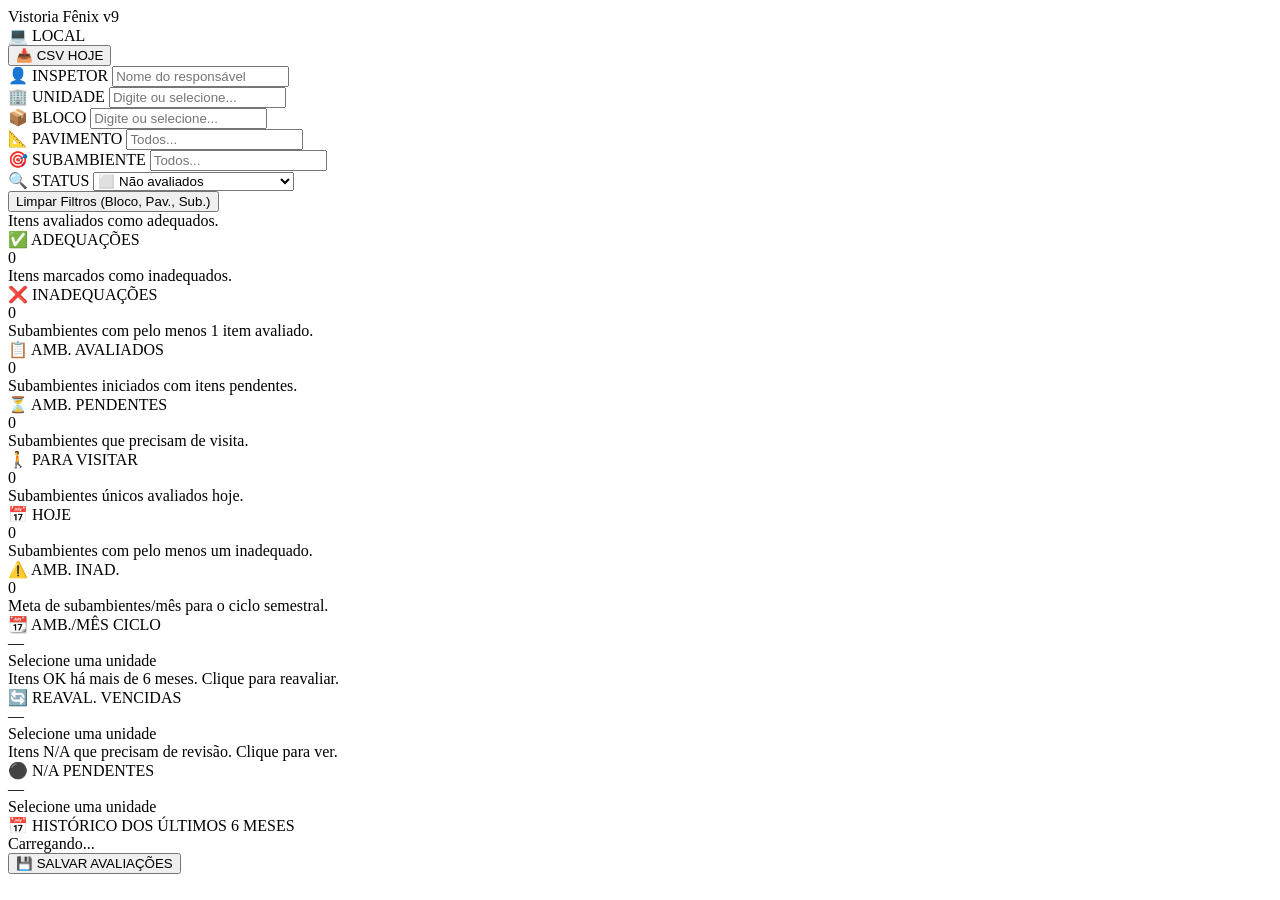
==== commit 436f50d0: "Rename 1-index.html to index.html" ====
--- a/index.html
+++ b/index.html
@@ -15,8 +15,7 @@
     <div class="topbar">
       <div class="apptitle">Vistoria Fênix <span>v9</span></div>
       <div class="sg">
-        <div id="snet" class="snet online">📡 ONLINE</div>
-        <div id="sfila" class="sfila">⏳ Fila: 0</div>
+        <div id="snet" class="snet online">💻 LOCAL</div>
         <button class="bcsv" onclick="baixarRelatorio()">📥 CSV HOJE</button>
       </div>
     </div>
@@ -59,10 +58,6 @@
     <button class="bclear" onclick="limparSecundarios()">Limpar Filtros (Bloco, Pav., Sub.)</button>
   </div>
 
-  <div id="bcache" class="bcache">
-    📦 <strong>Modo offline</strong> — exibindo dados do cache local.
-  </div>
-
   <div class="dash">
     <div class="cc"><span class="tt">Itens avaliados como adequados.</span>
       <div class="cl">✅ ADEQUAÇÕES</div><div id="cok" class="cv cok">0</div></div>
@@ -75,7 +70,7 @@
     <div class="cc"><span class="tt">Subambientes que precisam de visita.</span>
       <div class="cl">🚶 PARA VISITAR</div><div id="cav" class="cv cvis">0</div></div>
     <div class="cc"><span class="tt">Subambientes únicos avaliados hoje.</span>
-      <div class="cl">📅 HOJE</div><div id="chj" class="cv choje">—</div></div>
+      <div class="cl">📅 HOJE</div><div id="chj" class="cv choje">0</div></div>
     <div class="cc"><span class="tt">Subambientes com pelo menos um inadequado.</span>
       <div class="cl">⚠️ AMB. INAD.</div><div id="cai" class="cv ciamd">0</div></div>
     <div class="cic"><span class="tt">Meta de subambientes/mês para o ciclo semestral.</span>
@@ -110,7 +105,7 @@
 
   <div id="chist" class="chist">
     <div class="htit">📅 HISTÓRICO DOS ÚLTIMOS 6 MESES</div>
-    <div id="hcont"><div class="hload">⏳ Carregando...</div></div>
+    <div id="hcont"><div class="hload">Carregando...</div></div>
   </div>
 
   <div id="lista"></div>
@@ -121,6 +116,7 @@
 </div>
 <input type="file" id="camInput" accept="image/*" capture="environment" multiple style="display:none">
 
+<script src="data.js"></script>
 <script src="app.js"></script>
 </body>
 </html>
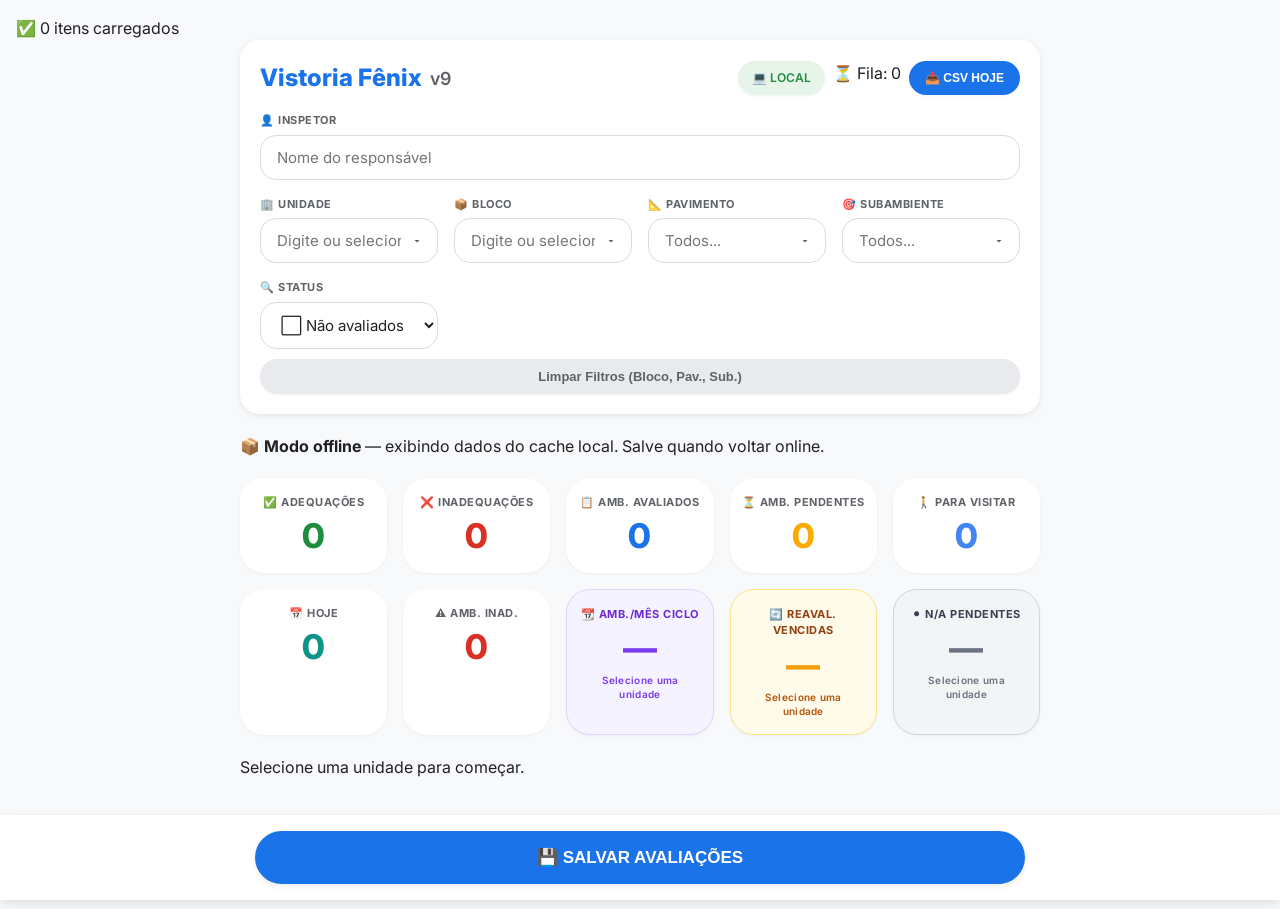
==== commit f395fe19: "Update index.html" ====
--- a/index.html
+++ b/index.html
@@ -15,7 +15,8 @@
     <div class="topbar">
       <div class="apptitle">Vistoria Fênix <span>v9</span></div>
       <div class="sg">
-        <div id="snet" class="snet online">💻 LOCAL</div>
+        <div id="snet" class="snet online">🌐 ONLINE</div>
+        <div id="sfila" class="sfila">⏳ Fila: 0</div>
         <button class="bcsv" onclick="baixarRelatorio()">📥 CSV HOJE</button>
       </div>
     </div>
@@ -56,6 +57,10 @@
       </div>
     </div>
     <button class="bclear" onclick="limparSecundarios()">Limpar Filtros (Bloco, Pav., Sub.)</button>
+  </div>
+
+  <div id="bcache" class="bcache">
+    📦 <strong>Modo offline</strong> — exibindo dados do cache local. Salve quando voltar online.
   </div>
 
   <div class="dash">
@@ -116,7 +121,6 @@
 </div>
 <input type="file" id="camInput" accept="image/*" capture="environment" multiple style="display:none">
 
-<script src="data.js"></script>
 <script src="app.js"></script>
 </body>
 </html>
--- a/style.css
+++ b/style.css
@@ -0,0 +1,296 @@
+/* ══════════════════════════════════════════════
+   Vistoria Fênix v9 — style.css
+   (extraído do bloco <style> original)
+══════════════════════════════════════════════ */
+:root {
+  --primary: #1a73e8; --danger: #d93025; --success: #1e8e3e;
+  --warning: #f9ab00; --info: #4285f4; --na: #6b7280;
+  --bg: #f8f9fa; --card: #fff; --text: #202124; --text2: #5f6368;
+  --border: #dadce0;
+  --s1: 0 1px 3px rgba(0,0,0,.05);
+  --s2: 0 2px 6px rgba(0,0,0,.08);
+  --s3: 0 4px 12px rgba(0,0,0,.1);
+}
+*, *::before, *::after { box-sizing: border-box; margin: 0; padding: 0; }
+body {
+  font-family: 'Inter', system-ui, sans-serif;
+  background: var(--bg); padding: 16px;
+  padding-bottom: 130px; color: var(--text); line-height: 1.5;
+}
+.wrap { max-width: 800px; margin: 0 auto; }
+.hcard {
+  background: var(--card); border-radius: 20px;
+  box-shadow: var(--s2); margin-bottom: 20px; padding: 20px;
+}
+.topbar {
+  display: flex; justify-content: space-between; align-items: center;
+  margin-bottom: 16px; flex-wrap: wrap; gap: 10px;
+}
+.apptitle {
+  font-size: 24px; font-weight: 800; color: var(--primary);
+  display: flex; align-items: center; gap: 8px;
+}
+.apptitle span { font-size: 18px; color: var(--text2); font-weight: 600; }
+.sg { display: flex; gap: 8px; flex-wrap: wrap; }
+.snet {
+  font-weight: 600; font-size: 12px; padding: 8px 14px;
+  border-radius: 40px; display: inline-flex; align-items: center;
+  gap: 6px; box-shadow: var(--s1);
+}
+.online  { background: #e6f4ea; color: var(--success); }
+.bcsv {
+  background: var(--primary); color: #fff; padding: 8px 16px;
+  border-radius: 40px; font-size: 12px; font-weight: 700;
+  cursor: pointer; border: none; box-shadow: var(--s1);
+}
+.bcsv:hover { background: #1764cc; }
+.fg { margin-bottom: 12px; }
+label {
+  font-size: 11px; font-weight: 700; text-transform: uppercase;
+  letter-spacing: .5px; color: var(--text2); display: block; margin-bottom: 6px;
+}
+select, input[type=text] {
+  width: 100%; padding: 12px 16px; border: 1px solid var(--border);
+  border-radius: 16px; font-size: 15px; font-family: 'Inter', sans-serif;
+  transition: .2s; background: var(--card); color: var(--text);
+}
+select:focus, input[type=text]:focus {
+  outline: none; border-color: var(--primary);
+  box-shadow: 0 0 0 3px rgba(26,115,232,.2);
+}
+input[list] {
+  background-image: url("data:image/svg+xml,%3Csvg xmlns='http://www.w3.org/2000/svg' width='12' height='12' viewBox='0 0 24 24' fill='%235f6368'%3E%3Cpath d='M7 10l5 5 5-5z'/%3E%3C/svg%3E");
+  background-repeat: no-repeat; background-position: right 14px center; padding-right: 36px;
+}
+input[list].ok { border-color: var(--primary); font-weight: 600; }
+.gf { display: grid; grid-template-columns: repeat(auto-fit, minmax(150px, 1fr)); gap: 16px; margin-top: 16px; }
+.bclear {
+  background: #e8eaed; color: var(--text2); padding: 10px 16px;
+  border-radius: 40px; font-size: 13px; font-weight: 600; cursor: pointer;
+  border: none; box-shadow: var(--s1); margin-top: 10px; width: 100%;
+}
+.bclear:hover { background: #dadce0; }
+
+/* ── Dashboard cards ── */
+.dash { display: grid; grid-template-columns: repeat(auto-fit, minmax(130px, 1fr)); gap: 16px; margin: 20px 0; }
+.cc {
+  background: var(--card); border-radius: 24px; padding: 16px 12px;
+  text-align: center; box-shadow: var(--s1); position: relative;
+  cursor: default; transition: transform .15s, box-shadow .15s;
+}
+.cc:hover, .cic:hover, .crv:hover, .cnv:hover { transform: translateY(-2px); box-shadow: var(--s2); }
+.cc .tt, .cic .tt, .crv .tt, .cnv .tt {
+  visibility: hidden; opacity: 0; background: rgba(32,33,36,.92); color: #fff;
+  font-size: 12px; font-weight: 500; text-align: left; padding: 8px 12px;
+  border-radius: 10px; position: absolute; bottom: calc(100% + 8px);
+  left: 50%; transform: translateX(-50%); white-space: nowrap;
+  pointer-events: none; z-index: 300; box-shadow: var(--s3); transition: opacity .2s;
+}
+.cc .tt::after, .cic .tt::after, .crv .tt::after, .cnv .tt::after {
+  content: ''; position: absolute; top: 100%; left: 50%;
+  transform: translateX(-50%); border: 6px solid transparent;
+  border-top-color: rgba(32,33,36,.92);
+}
+.cc:hover .tt, .cic:hover .tt, .crv:hover .tt, .cnv:hover .tt { visibility: visible; opacity: 1; }
+.cl { font-size: 11px; font-weight: 700; text-transform: uppercase; letter-spacing: .5px; color: var(--text2); }
+.cv { font-size: 34px; font-weight: 800; line-height: 1.2; margin-top: 6px; }
+.cok    { color: var(--success); }  .cnok   { color: var(--danger); }
+.ceval  { color: var(--primary); }  .cpend  { color: var(--warning); }
+.cvis   { color: var(--info); }     .cciclo { color: #7c3aed; }
+.choje  { color: #0d9488; }         .ciamd  { color: var(--danger); }
+.cna    { color: var(--na); }       .creaval { color: #f59e0b; }
+.cic {
+  background: #f5f3ff; border-radius: 24px; padding: 16px 12px; text-align: center;
+  box-shadow: var(--s1); border: 1px solid #ddd6fe; position: relative;
+  cursor: default; transition: transform .15s, box-shadow .15s;
+}
+.cic .cl { color: #6d28d9; }
+.csub { font-size: 10px; color: #7c3aed; font-weight: 600; margin-top: 4px; letter-spacing: .3px; line-height: 1.4; }
+.crv {
+  background: #fffbeb; border-radius: 24px; padding: 16px 12px; text-align: center;
+  box-shadow: var(--s1); border: 1px solid #fde68a; position: relative;
+  cursor: pointer; transition: transform .15s, box-shadow .15s;
+}
+.crv .cl { color: #92400e; } .crv .csub { color: #b45309; }
+.cnv {
+  background: #f3f4f6; border-radius: 24px; padding: 16px 12px; text-align: center;
+  box-shadow: var(--s1); border: 1px solid #d1d5db; position: relative;
+  cursor: pointer; transition: transform .15s, box-shadow .15s;
+}
+.cnv .cl { color: #374151; }
+.cnv .csub { font-size: 10px; color: #6b7280; font-weight: 600; margin-top: 4px; letter-spacing: .3px; }
+
+/* ── Progresso ── */
+.cpg {
+  background: #fff; border-radius: 20px; padding: 18px 20px; margin-bottom: 20px;
+  box-shadow: 0 2px 8px rgba(0,0,0,.07); border-left: 8px solid var(--primary);
+}
+.pghead { display: flex; justify-content: space-between; align-items: center; margin-bottom: 10px; }
+.pgtit  { font-size: 13px; font-weight: 800; text-transform: uppercase; letter-spacing: .5px; color: var(--primary); }
+.pgtxt  { font-size: 15px; font-weight: 800; color: var(--text); }
+.pgbg   { width: 100%; height: 12px; background: #e8eaed; border-radius: 40px; overflow: hidden; margin-bottom: 12px; }
+.pgfill { height: 100%; border-radius: 40px; background: var(--primary); transition: width .5s, background .3s; }
+.pgdets { display: flex; gap: 10px; flex-wrap: wrap; }
+.pgdet  { font-size: 12px; font-weight: 700; padding: 5px 12px; border-radius: 40px; flex: 1; text-align: center; min-width: 90px; }
+.pgok   { background: #e6f4ea; color: var(--success); }
+.pgnok  { background: #fce8e6; color: var(--danger); }
+.pgpend { background: #fff3e0; color: var(--warning); }
+.pgna   { background: #f3f4f6; color: var(--na); }
+
+/* ── Histórico ── */
+.chist {
+  background: var(--card); border-radius: 20px; padding: 20px;
+  margin-bottom: 20px; box-shadow: var(--s2); border-left: 8px solid #0d9488; display: none;
+}
+.htit  { font-size: 13px; font-weight: 800; text-transform: uppercase; letter-spacing: .5px; color: #0d9488; margin-bottom: 16px; }
+.hload { text-align: center; padding: 20px; color: var(--text2); font-size: 14px; }
+.hgrid { display: grid; grid-template-columns: repeat(auto-fit, minmax(100px, 1fr)); gap: 8px; }
+.mcard {
+  background: var(--bg); border-radius: 14px; padding: 10px 6px; text-align: center;
+  border: 1px solid var(--border); transition: transform .15s, box-shadow .15s;
+  position: relative; display: flex; flex-direction: column; justify-content: space-between;
+}
+.mcard.mat { background: #e0f2f1; border-color: #0d9488; }
+.mcard.mvaz { opacity: .45; }
+.mcard:hover:not(.mvaz) { transform: translateY(-2px); box-shadow: var(--s2); }
+.mlbl { font-size: 10px; font-weight: 700; text-transform: uppercase; color: var(--text2); letter-spacing: .3px; margin-bottom: 6px; }
+.mat .mlbl { color: #0d9488; }
+.mnum  { font-size: 22px; font-weight: 800; color: #0d9488; line-height: 1; }
+.mnuml { font-size: 9px; color: var(--text2); margin-top: 2px; font-weight: 600; }
+.mbadges { display: flex; justify-content: center; gap: 3px; margin-top: 6px; flex-wrap: wrap; }
+.mb     { font-size: 9px; font-weight: 700; padding: 2px 5px; border-radius: 20px; }
+.mbok   { background: #e6f4ea; color: var(--success); }
+.mbinad { background: #fce8e6; color: var(--danger); }
+.mbna   { background: #f3f4f6; color: var(--na); }
+.bhr, .bhrok, .bhrna {
+  padding: 8px 12px; border-radius: 40px; font-size: 12px; font-weight: 700;
+  cursor: pointer; border: none; transition: background .2s; box-shadow: var(--s1);
+  margin-top: 4px; display: inline-flex; align-items: center; gap: 6px;
+  width: 100%; justify-content: center;
+}
+.bhr    { background: var(--info); color: #fff; } .bhr:hover    { background: #3a78e8; }
+.bhrok  { background: var(--success); color: #fff; } .bhrok:hover  { background: #167a35; }
+.bhrna  { background: #6b7280; color: #fff; } .bhrna:hover  { background: #4b5563; }
+.crcicloh { background: #f0fdf4; border: 1px solid #86efac; border-radius: 14px; padding: 12px 14px; margin-bottom: 16px; font-size: 12px; color: #166534; line-height: 1.6; }
+.crcicloh b { color: #15803d; }
+.hbarwrap { margin-top: 14px; }
+.hbarrow  { display: flex; align-items: center; gap: 10px; margin-bottom: 6px; }
+.hbarlbl  { font-size: 11px; font-weight: 600; color: var(--text2); width: 60px; text-align: right; flex-shrink: 0; }
+.hbarbg   { flex: 1; height: 8px; background: #e8eaed; border-radius: 20px; overflow: hidden; }
+.hbarfill { height: 100%; border-radius: 20px; background: #0d9488; transition: width .5s; }
+.hbarcnt  { font-size: 11px; font-weight: 700; color: #0d9488; width: 30px; flex-shrink: 0; }
+.hresumo  { display: flex; gap: 10px; margin-top: 14px; flex-wrap: wrap; }
+.hri  { flex: 1; min-width: 80px; background: var(--bg); border-radius: 12px; padding: 10px; text-align: center; border: 1px solid var(--border); }
+.hriv { font-size: 22px; font-weight: 800; }
+.hril { font-size: 10px; color: var(--text2); font-weight: 600; margin-top: 2px; }
+
+/* ── Botões de grupo ── */
+.bgrp { display: flex; gap: 8px; margin: 18px 0 10px; flex-wrap: wrap; }
+.bopt {
+  flex: 1; min-width: 90px; padding: 11px 8px; border-radius: 40px;
+  border: 1px solid var(--border); background: var(--card); font-weight: 700;
+  font-size: 13px; cursor: pointer; transition: all .2s;
+  display: flex; align-items: center; justify-content: center; gap: 6px; box-shadow: var(--s1);
+}
+.bopt:hover { transform: translateY(-1px); box-shadow: var(--s2); }
+.aok { background: var(--success) !important; border-color: var(--success) !important; color: #fff; }
+.ank { background: var(--danger)  !important; border-color: var(--danger)  !important; color: #fff; }
+.ana { background: var(--na)      !important; border-color: var(--na)      !important; color: #fff; }
+
+/* ── Achados / Obs / Fotos ── */
+.achw  { margin-top: 12px; }
+.achl  { font-size: 11px; font-weight: 700; text-transform: uppercase; letter-spacing: .5px; color: var(--text2); display: block; margin-bottom: 8px; }
+.achg  { display: flex; flex-wrap: wrap; gap: 6px; margin-bottom: 4px; }
+.chip  { padding: 6px 13px; border-radius: 40px; border: 1px solid var(--border); background: var(--card); font-size: 12px; font-weight: 600; cursor: pointer; transition: all .2s; user-select: none; color: var(--text2); }
+.chip:hover { background: #e8eaed; }
+.chip.sel   { background: var(--primary); color: #fff; border-color: var(--primary); }
+.obsw { position: relative; margin-top: 10px; }
+.obsw textarea { padding-right: 50px; }
+.bmic {
+  position: absolute; top: 10px; right: 10px; width: 34px; height: 34px;
+  border-radius: 50%; border: none; background: #e8eaed; color: var(--text2);
+  font-size: 16px; cursor: pointer; display: flex; align-items: center; justify-content: center;
+  transition: background .2s; z-index: 2;
+}
+.bmic.rec { background: var(--danger); color: #fff; animation: pls 1s infinite; }
+@keyframes pls { 0%, 100% { transform: scale(1); } 50% { transform: scale(1.15); } }
+textarea {
+  width: 100%; resize: vertical; font-size: 14px; border-radius: 16px;
+  padding: 12px 16px; min-height: 70px; border: 1px solid var(--border);
+  font-family: 'Inter', sans-serif; transition: .2s;
+}
+textarea:focus { outline: none; border-color: var(--primary); box-shadow: 0 0 0 3px rgba(26,115,232,.2); }
+.hbox { background: #fce8e6; border: 1px solid #f5c6c2; border-radius: 16px; padding: 12px 16px; font-size: 13px; margin: 12px 0; color: #7f1d1d; line-height: 1.5; }
+.hbox b { color: #b91c1c; }
+.galeria { display: flex; flex-wrap: wrap; gap: 10px; margin-top: 12px; }
+.thumb  { position: relative; width: 90px; height: 90px; border-radius: 14px; overflow: hidden; border: 2px solid var(--border); flex-shrink: 0; box-shadow: var(--s1); }
+.thumb img { width: 100%; height: 100%; object-fit: cover; display: block; }
+.tdel  { position: absolute; top: 4px; right: 4px; background: rgba(217,48,37,.85); color: #fff; border: none; border-radius: 50%; width: 24px; height: 24px; font-size: 14px; cursor: pointer; display: flex; align-items: center; justify-content: center; font-weight: bold; }
+.bfoto { background: #e8eaed; padding: 12px; text-align: center; border-radius: 40px; margin-top: 12px; cursor: pointer; font-weight: 600; border: 1px dashed #ccc; font-size: 14px; color: var(--text2); }
+.bfoto:hover { background: #dadce0; }
+.csubfoto { background: var(--card); border-radius: 20px; padding: 20px; margin-bottom: 20px; border-left: 8px solid var(--primary); box-shadow: var(--s1); }
+.csubfoto .slbl { font-size: 14px; font-weight: 700; color: var(--primary); margin-bottom: 12px; }
+.progwrap { margin: 16px 0 8px; }
+.progbg   { background: #e8eaed; border-radius: 40px; height: 10px; overflow: hidden; }
+.progfill { height: 100%; border-radius: 40px; background: var(--success); transition: width .4s; }
+.proglbl  { font-size: 13px; color: var(--text2); margin-top: 6px; }
+
+/* ── Footer ── */
+.footer { position: fixed; bottom: 0; left: 0; width: 100%; background: rgba(255,255,255,.96); backdrop-filter: blur(10px); padding: 16px 20px; box-shadow: var(--s3); z-index: 100; display: flex; justify-content: center; }
+.bsave  { width: 100%; max-width: 770px; padding: 16px; background: var(--primary); color: #fff; border: none; border-radius: 60px; font-weight: 800; font-size: 17px; cursor: pointer; transition: all .2s; box-shadow: var(--s2); }
+.bsave:active { transform: scale(.98); background: #1764cc; }
+
+/* ── Cards de item ── */
+.stit { font-size: 16px; font-weight: 700; margin: 24px 0 16px; padding-left: 12px; border-left: 4px solid currentColor; color: var(--text); }
+.ic {
+  background: #fff; padding: 20px; border-radius: 20px; margin-bottom: 16px;
+  border-left: 8px solid transparent; box-shadow: var(--s1); overflow: hidden;
+  transition: opacity .35s, transform .35s, max-height .35s, margin .35s, padding .35s;
+  contain: layout style; will-change: transform;
+}
+.ic.out { opacity: 0; transform: translateX(60px); max-height: 0 !important; margin-bottom: 0 !important; padding-top: 0 !important; padding-bottom: 0 !important; }
+.ic.inad { border-left-color: var(--danger); background: #fff8f7; }
+.ic.ina  { border-left-color: var(--na) !important; background: #f9fafb !important; }
+.ic.ior  { border-left-color: var(--warning) !important; background: #fffdf5 !important; }
+.cnv2 {
+  background: #fffdf5; border: 1px solid var(--warning); border-left: 8px solid var(--warning);
+  padding: 16px; margin-bottom: 12px; border-radius: 16px;
+  display: flex; justify-content: space-between; align-items: center;
+  cursor: pointer; transition: .2s; box-shadow: var(--s1);
+}
+.cnv2:hover { background: #fff7e6; transform: translateY(-2px); }
+.cig {
+  background: #fff8f7; border: 1px solid var(--danger); border-left: 8px solid var(--danger);
+  padding: 16px; margin-bottom: 12px; border-radius: 16px;
+  display: flex; justify-content: space-between; align-items: center;
+  cursor: pointer; transition: .2s; box-shadow: var(--s1);
+}
+.cig:hover { background: #ffebeb; transform: translateY(-2px); }
+.cng {
+  background: #f9fafb; border: 1px solid #9ca3af; border-left: 8px solid var(--na);
+  padding: 16px; margin-bottom: 12px; border-radius: 16px;
+  display: flex; justify-content: space-between; align-items: center;
+  cursor: pointer; transition: .2s; box-shadow: var(--s1);
+}
+.cng:hover { background: #f3f4f6; transform: translateY(-2px); }
+.cokl {
+  background: #f0fdf4; border: 1px solid #86efac; border-left: 8px solid var(--success);
+  padding: 16px; margin-bottom: 12px; border-radius: 16px;
+  display: flex; justify-content: space-between; align-items: center;
+  cursor: pointer; transition: .2s; box-shadow: var(--s1);
+}
+.cokl:hover { background: #dcfce7; transform: translateY(-2px); }
+.inum { display: inline-flex; align-items: center; justify-content: center; background: var(--primary); color: #fff; font-size: 12px; font-weight: 800; border-radius: 50%; width: 30px; height: 30px; margin-right: 12px; flex-shrink: 0; }
+.ihr  { display: flex; align-items: flex-start; margin-bottom: 8px; user-select: none; }
+.iinf { flex-grow: 1; }
+.iloc { font-size: 13px; color: var(--primary); font-weight: 600; }
+.idesc { font-weight: 700; font-size: 17px; margin-top: 2px; }
+.breavbadge { background: #fff3e0; border: 1px solid #fbbf24; color: #92400e; font-size: 11px; font-weight: 700; padding: 4px 10px; border-radius: 20px; display: inline-flex; align-items: center; gap: 4px; margin-bottom: 8px; }
+.bnabadge   { background: #f3f4f6; border: 1px solid #9ca3af; color: #374151; font-size: 11px; font-weight: 700; padding: 4px 10px; border-radius: 20px; display: inline-flex; align-items: center; gap: 4px; margin-bottom: 8px; }
+@media(max-width:600px){
+  .gf{grid-template-columns:1fr}
+  .dash{grid-template-columns:1fr 1fr}
+  .pgdets{flex-direction:column}
+  .hgrid{grid-template-columns:repeat(3,1fr)}
+  .bopt{font-size:12px;padding:10px 6px}
+}
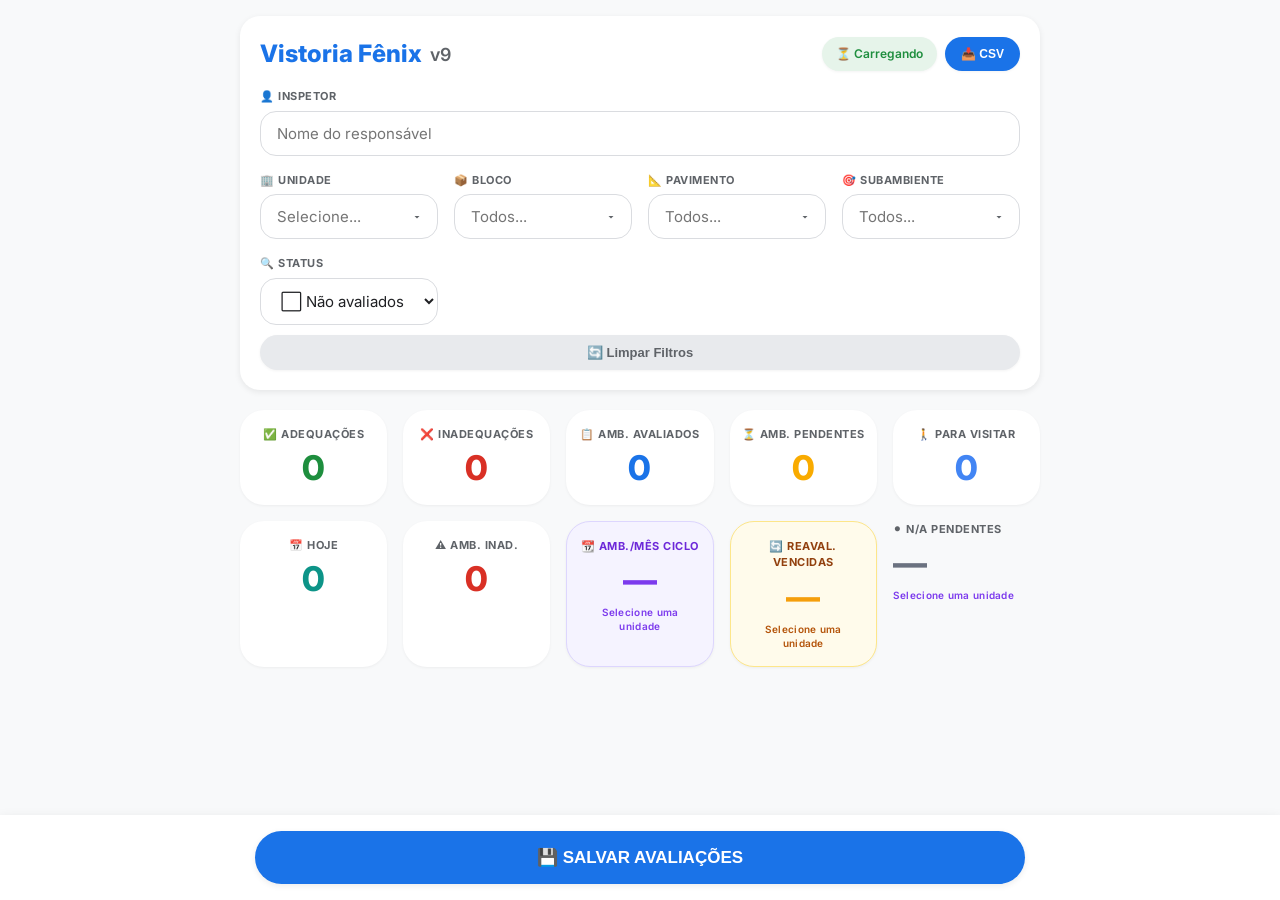
==== commit b501065e: "Update index.html" ====
--- a/index.html
+++ b/index.html
@@ -2,22 +2,23 @@
 <html lang="pt-BR">
 <head>
   <meta charset="UTF-8">
-  <meta name="viewport" content="width=device-width, initial-scale=1.0, maximum-scale=1.0, user-scalable=yes">
+  <meta name="viewport" content="width=device-width,initial-scale=1,maximum-scale=1">
   <title>Vistoria Fênix v9</title>
   <link href="https://fonts.googleapis.com/css2?family=Inter:wght@400;500;600;700;800&display=swap" rel="stylesheet">
   <link rel="stylesheet" href="style.css">
 </head>
 <body>
-<div id="toast"></div>
+<div id="toast" class="toast"></div>
 <div class="wrap">
 
+  <!-- HEADER -->
   <div class="hcard">
     <div class="topbar">
       <div class="apptitle">Vistoria Fênix <span>v9</span></div>
       <div class="sg">
-        <div id="snet" class="snet online">🌐 ONLINE</div>
-        <div id="sfila" class="sfila">⏳ Fila: 0</div>
-        <button class="bcsv" onclick="baixarRelatorio()">📥 CSV HOJE</button>
+        <div id="snet" class="snet online">⏳ Carregando</div>
+        <div id="sfila" class="sfila" style="display:none">⏳ Fila: 0</div>
+        <button class="bcsv" onclick="baixarRelatorio()">📥 CSV</button>
       </div>
     </div>
     <div class="fg">
@@ -27,12 +28,12 @@
     <div class="gf">
       <div>
         <label>🏢 UNIDADE</label>
-        <input type="text" id="u" list="lu" placeholder="Digite ou selecione..." autocomplete="off">
+        <input type="text" id="u" list="lu" placeholder="Selecione..." autocomplete="off">
         <datalist id="lu"></datalist>
       </div>
       <div>
         <label>📦 BLOCO</label>
-        <input type="text" id="b" list="lb" placeholder="Digite ou selecione..." autocomplete="off">
+        <input type="text" id="b" list="lb" placeholder="Todos..." autocomplete="off">
         <datalist id="lb"></datalist>
       </div>
       <div>
@@ -51,50 +52,47 @@
           <option value="NAO_AVALIADOS">⬜ Não avaliados</option>
           <option value="INADEQUACOES">❌ Inadequações</option>
           <option value="NA_PENDENTES">⚫ N/A — Retornar</option>
-          <option value="AVALIADOS_OK">✅ Avaliados OK — Reavaliar</option>
-          <option value="TUDO">📋 Todos os itens</option>
+          <option value="AVALIADOS_OK">✅ OK — Reavaliar</option>
+          <option value="TUDO">📋 Todos</option>
         </select>
       </div>
     </div>
-    <button class="bclear" onclick="limparSecundarios()">Limpar Filtros (Bloco, Pav., Sub.)</button>
+    <button class="bclear" onclick="limparSecundarios()">🔄 Limpar Filtros</button>
   </div>
 
+  <!-- BANNER OFFLINE -->
   <div id="bcache" class="bcache">
-    📦 <strong>Modo offline</strong> — exibindo dados do cache local. Salve quando voltar online.
+    📦 <strong>Modo offline</strong> — dados do cache local.
   </div>
 
+  <!-- DASHBOARD -->
   <div class="dash">
-    <div class="cc"><span class="tt">Itens avaliados como adequados.</span>
-      <div class="cl">✅ ADEQUAÇÕES</div><div id="cok" class="cv cok">0</div></div>
-    <div class="cc"><span class="tt">Itens marcados como inadequados.</span>
-      <div class="cl">❌ INADEQUAÇÕES</div><div id="cnk" class="cv cnok">0</div></div>
-    <div class="cc"><span class="tt">Subambientes com pelo menos 1 item avaliado.</span>
-      <div class="cl">📋 AMB. AVALIADOS</div><div id="caa" class="cv ceval">0</div></div>
-    <div class="cc"><span class="tt">Subambientes iniciados com itens pendentes.</span>
-      <div class="cl">⏳ AMB. PENDENTES</div><div id="cap" class="cv cpend">0</div></div>
-    <div class="cc"><span class="tt">Subambientes que precisam de visita.</span>
-      <div class="cl">🚶 PARA VISITAR</div><div id="cav" class="cv cvis">0</div></div>
-    <div class="cc"><span class="tt">Subambientes únicos avaliados hoje.</span>
-      <div class="cl">📅 HOJE</div><div id="chj" class="cv choje">0</div></div>
-    <div class="cc"><span class="tt">Subambientes com pelo menos um inadequado.</span>
-      <div class="cl">⚠️ AMB. INAD.</div><div id="cai" class="cv ciamd">0</div></div>
-    <div class="cic"><span class="tt">Meta de subambientes/mês para o ciclo semestral.</span>
+    <div class="cc"><div class="cl">✅ ADEQUAÇÕES</div><div id="cok" class="cv cok">0</div></div>
+    <div class="cc"><div class="cl">❌ INADEQUAÇÕES</div><div id="cnk" class="cv cnok">0</div></div>
+    <div class="cc"><div class="cl">📋 AMB. AVALIADOS</div><div id="caa" class="cv ceval">0</div></div>
+    <div class="cc"><div class="cl">⏳ AMB. PENDENTES</div><div id="cap" class="cv cpend">0</div></div>
+    <div class="cc"><div class="cl">🚶 PARA VISITAR</div><div id="cav" class="cv cvis">0</div></div>
+    <div class="cc"><div class="cl">📅 HOJE</div><div id="chj" class="cv choje">0</div></div>
+    <div class="cc"><div class="cl">⚠️ AMB. INAD.</div><div id="cai" class="cv ciamd">0</div></div>
+    <div class="cic">
       <div class="cl">📆 AMB./MÊS CICLO</div>
       <div id="cam" class="cv cciclo">—</div>
-      <div id="cams" class="csub">Selecione uma unidade</div></div>
+      <div id="cams" class="csub">Selecione uma unidade</div>
+    </div>
     <div class="crv" onclick="filtroReaval()">
-      <span class="tt">Itens OK há mais de 6 meses. Clique para reavaliar.</span>
       <div class="cl">🔄 REAVAL. VENCIDAS</div>
       <div id="crvc" class="cv creaval">—</div>
-      <div id="crvs" class="csub">Selecione uma unidade</div></div>
-    <div class="cnv" onclick="filtroNA()">
-      <span class="tt">Itens N/A que precisam de revisão. Clique para ver.</span>
+      <div id="crvs" class="csub">Selecione uma unidade</div>
+    </div>
+    <div class="cnvcard" onclick="filtroNA()">
       <div class="cl">⚫ N/A PENDENTES</div>
       <div id="cnvc" class="cv cna">—</div>
-      <div id="cnvs" class="csub">Selecione uma unidade</div></div>
+      <div id="cnvs" class="csub">Selecione uma unidade</div>
+    </div>
   </div>
 
-  <div id="cpg" style="display:none" class="cpg">
+  <!-- PROGRESSO -->
+  <div id="cpg" class="cpg" style="display:none">
     <div class="pghead">
       <div class="pgtit">📊 PROGRESSO GERAL</div>
       <div id="pgt" class="pgtxt">0 / 0</div>
@@ -108,19 +106,22 @@
     </div>
   </div>
 
+  <!-- HISTÓRICO -->
   <div id="chist" class="chist">
-    <div class="htit">📅 HISTÓRICO DOS ÚLTIMOS 6 MESES</div>
+    <div class="htit">📅 HISTÓRICO — ÚLTIMOS 6 MESES</div>
     <div id="hcont"><div class="hload">Carregando...</div></div>
   </div>
 
+  <!-- LISTA PRINCIPAL -->
   <div id="lista"></div>
 </div>
 
+<!-- FOOTER SALVAR -->
 <div class="footer">
   <button id="bsave" class="bsave" onclick="tentarSalvar()">💾 SALVAR AVALIAÇÕES</button>
 </div>
+
 <input type="file" id="camInput" accept="image/*" capture="environment" multiple style="display:none">
-
 <script src="app.js"></script>
 </body>
 </html>
--- a/style.css
+++ b/style.css
@@ -38,6 +38,8 @@
   gap: 6px; box-shadow: var(--s1);
 }
 .online  { background: #e6f4ea; color: var(--success); }
+.offline { background: #fce8e6; color: var(--danger); } /* Novo para offline */
+.sfila   { background: #fff3e0; color: var(--warning); display: none; } /* Novo para fila */
 .bcsv {
   background: var(--primary); color: #fff; padding: 8px 16px;
   border-radius: 40px; font-size: 12px; font-weight: 700;
@@ -70,6 +72,14 @@
   border: none; box-shadow: var(--s1); margin-top: 10px; width: 100%;
 }
 .bclear:hover { background: #dadce0; }
+
+/* ── Cache offline banner ── */
+.bcache {
+  background: #fff3e0; border: 1px solid #fde68a; border-radius: 16px;
+  padding: 12px 16px; margin-bottom: 20px; font-size: 14px; color: #92400e;
+  box-shadow: var(--s1); display: none; /* Escondido por padrão */
+}
+.bcache.vis { display: block; } /* Visível quando offline */
 
 /* ── Dashboard cards ── */
 .dash { display: grid; grid-template-columns: repeat(auto-fit, minmax(130px, 1fr)); gap: 16px; margin: 20px 0; }
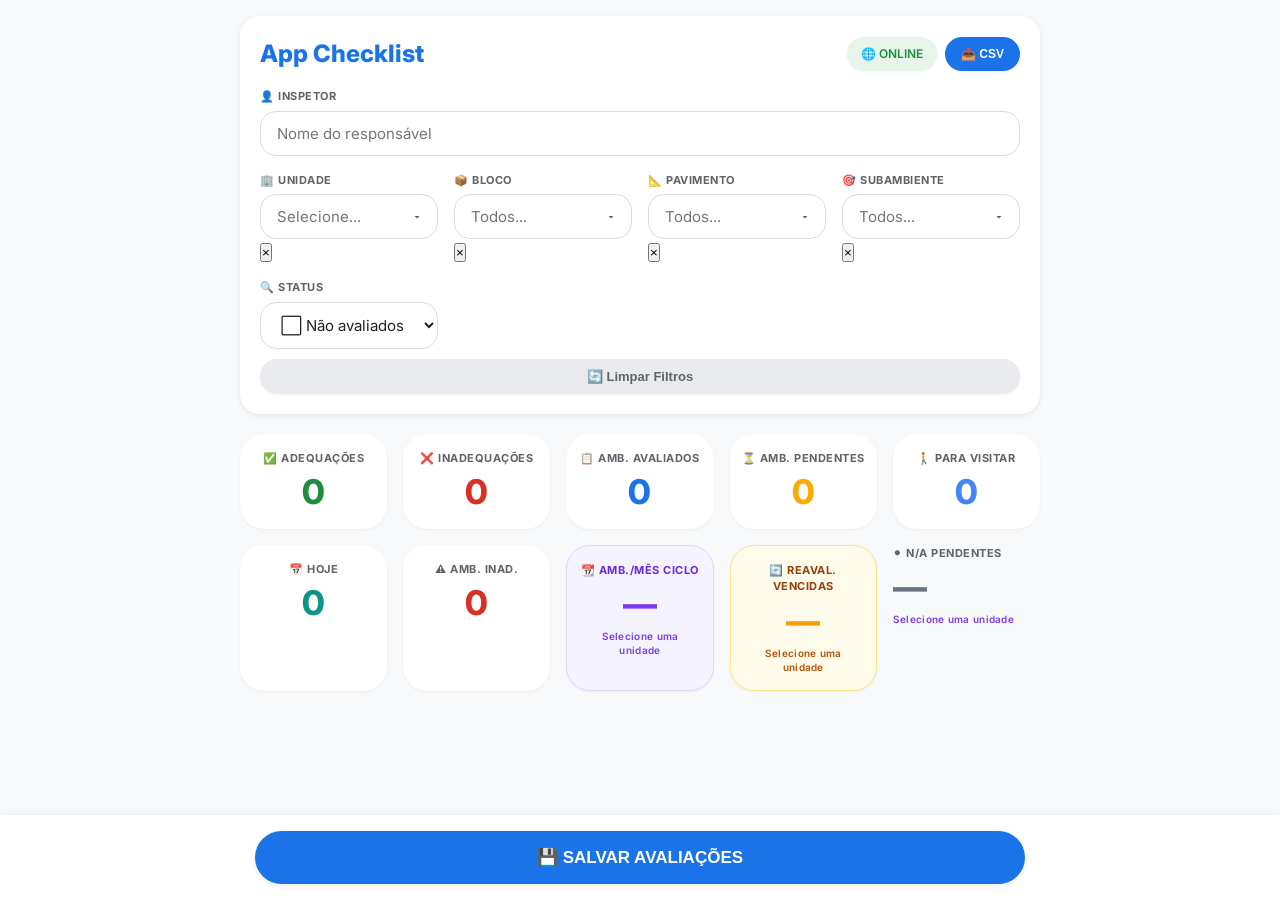
==== commit 79298055: "Update index.html" ====
--- a/index.html
+++ b/index.html
@@ -3,7 +3,7 @@
 <head>
   <meta charset="UTF-8">
   <meta name="viewport" content="width=device-width,initial-scale=1,maximum-scale=1">
-  <title>Vistoria Fênix v9</title>
+  <title>App Checklist</title>
   <link href="https://fonts.googleapis.com/css2?family=Inter:wght@400;500;600;700;800&display=swap" rel="stylesheet">
   <link rel="stylesheet" href="style.css">
 </head>
@@ -14,7 +14,7 @@
   <!-- HEADER -->
   <div class="hcard">
     <div class="topbar">
-      <div class="apptitle">Vistoria Fênix <span>v9</span></div>
+      <div class="apptitle">App Checklist</div>
       <div class="sg">
         <div id="snet" class="snet online">⏳ Carregando</div>
         <div id="sfila" class="sfila" style="display:none">⏳ Fila: 0</div>
@@ -28,22 +28,34 @@
     <div class="gf">
       <div>
         <label>🏢 UNIDADE</label>
-        <input type="text" id="u" list="lu" placeholder="Selecione..." autocomplete="off">
+        <div class="fwrap">
+          <input type="text" id="u" list="lu" placeholder="Selecione..." autocomplete="off">
+          <button type="button" class="fclr" data-clr="u" title="Limpar unidade" aria-label="Limpar">×</button>
+        </div>
         <datalist id="lu"></datalist>
       </div>
       <div>
         <label>📦 BLOCO</label>
-        <input type="text" id="b" list="lb" placeholder="Todos..." autocomplete="off">
+        <div class="fwrap">
+          <input type="text" id="b" list="lb" placeholder="Todos..." autocomplete="off">
+          <button type="button" class="fclr" data-clr="b" title="Limpar bloco" aria-label="Limpar">×</button>
+        </div>
         <datalist id="lb"></datalist>
       </div>
       <div>
         <label>📐 PAVIMENTO</label>
-        <input type="text" id="pav" list="lpav" placeholder="Todos..." autocomplete="off">
+        <div class="fwrap">
+          <input type="text" id="pav" list="lpav" placeholder="Todos..." autocomplete="off">
+          <button type="button" class="fclr" data-clr="pav" title="Limpar pavimento" aria-label="Limpar">×</button>
+        </div>
         <datalist id="lpav"></datalist>
       </div>
       <div>
         <label>🎯 SUBAMBIENTE</label>
-        <input type="text" id="sub" list="lsub" placeholder="Todos..." autocomplete="off">
+        <div class="fwrap">
+          <input type="text" id="sub" list="lsub" placeholder="Todos..." autocomplete="off">
+          <button type="button" class="fclr" data-clr="sub" title="Limpar subambiente" aria-label="Limpar">×</button>
+        </div>
         <datalist id="lsub"></datalist>
       </div>
       <div>
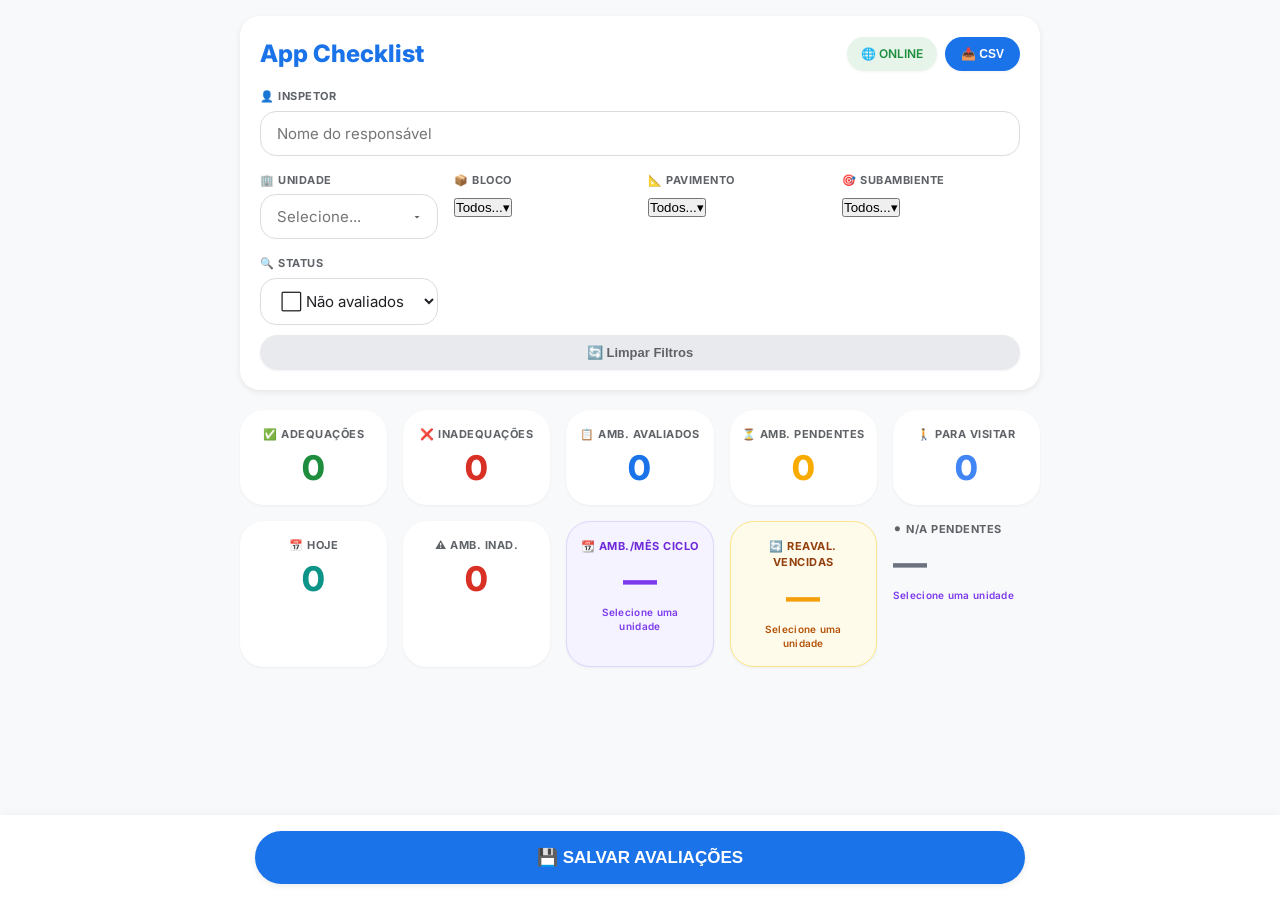
==== commit 3f38f9af: "Update index.html" ====
--- a/index.html
+++ b/index.html
@@ -36,27 +36,24 @@
       </div>
       <div>
         <label>📦 BLOCO</label>
-        <div class="fwrap">
-          <input type="text" id="b" list="lb" placeholder="Todos..." autocomplete="off">
-          <button type="button" class="fclr" data-clr="b" title="Limpar bloco" aria-label="Limpar">×</button>
+        <div class="ms" id="ms-b" data-target="b">
+          <button type="button" class="ms-btn" data-ms="b"><span class="ms-lbl">Todos...</span><span class="ms-arrow">▾</span></button>
+          <div class="ms-pop" id="pop-b"></div>
         </div>
-        <datalist id="lb"></datalist>
       </div>
       <div>
         <label>📐 PAVIMENTO</label>
-        <div class="fwrap">
-          <input type="text" id="pav" list="lpav" placeholder="Todos..." autocomplete="off">
-          <button type="button" class="fclr" data-clr="pav" title="Limpar pavimento" aria-label="Limpar">×</button>
+        <div class="ms" id="ms-pav" data-target="pav">
+          <button type="button" class="ms-btn" data-ms="pav"><span class="ms-lbl">Todos...</span><span class="ms-arrow">▾</span></button>
+          <div class="ms-pop" id="pop-pav"></div>
         </div>
-        <datalist id="lpav"></datalist>
       </div>
       <div>
         <label>🎯 SUBAMBIENTE</label>
-        <div class="fwrap">
-          <input type="text" id="sub" list="lsub" placeholder="Todos..." autocomplete="off">
-          <button type="button" class="fclr" data-clr="sub" title="Limpar subambiente" aria-label="Limpar">×</button>
+        <div class="ms" id="ms-sub" data-target="sub">
+          <button type="button" class="ms-btn" data-ms="sub"><span class="ms-lbl">Todos...</span><span class="ms-arrow">▾</span></button>
+          <div class="ms-pop" id="pop-sub"></div>
         </div>
-        <datalist id="lsub"></datalist>
       </div>
       <div>
         <label>🔍 STATUS</label>
--- a/style.css
+++ b/style.css
@@ -64,7 +64,29 @@
   background-image: url("data:image/svg+xml,%3Csvg xmlns='http://www.w3.org/2000/svg' width='12' height='12' viewBox='0 0 24 24' fill='%235f6368'%3E%3Cpath d='M7 10l5 5 5-5z'/%3E%3C/svg%3E");
   background-repeat: no-repeat; background-position: right 14px center; padding-right: 36px;
 }
+/* remove a 2ª seta (indicador nativo do datalist) — deixa só a seta do CSS */
+input[list]::-webkit-calendar-picker-indicator {
+  display: none !important; opacity: 0; -webkit-appearance: none; appearance: none;
+}
 input[list].ok { border-color: var(--primary); font-weight: 600; }
+
+/* wrapper do campo + botão "x" para limpar filtro individual */
+.fwrap { position: relative; }
+.fwrap input[list] { padding-right: 56px; } /* espaço p/ seta + x */
+.fclr {
+  position: absolute; top: 50%; right: 34px; transform: translateY(-50%);
+  width: 20px; height: 20px; border: none; border-radius: 50%;
+  background: var(--border); color: var(--text2);
+  font-size: 15px; line-height: 1; cursor: pointer; display: none;
+  align-items: center; justify-content: center; padding: 0;
+  transition: background .15s, color .15s;
+}
+.fwrap input[list].ok ~ .fclr { display: flex; } /* só aparece com valor */
+.fclr:hover { background: var(--danger); color: #fff; }
+
+/* tooltip customizado nos cards (sobre o atributo title nativo já funciona,
+   este realça o cursor de ajuda) */
+.ic[title] { cursor: default; }
 .gf { display: grid; grid-template-columns: repeat(auto-fit, minmax(150px, 1fr)); gap: 16px; margin-top: 16px; }
 .bclear {
   background: #e8eaed; color: var(--text2); padding: 10px 16px;
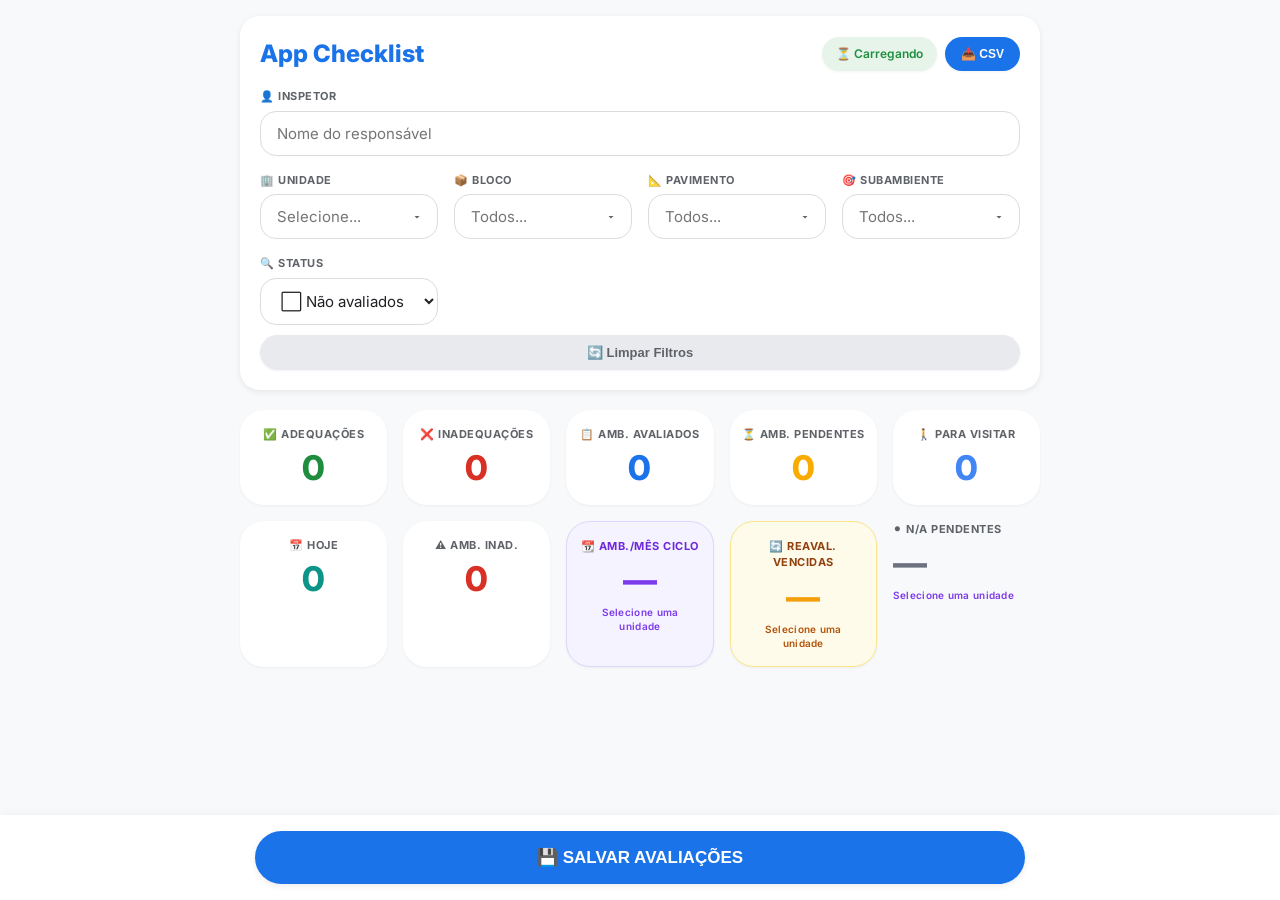
==== commit b2d4fe60: "Update index.html" ====
--- a/index.html
+++ b/index.html
@@ -36,24 +36,27 @@
       </div>
       <div>
         <label>📦 BLOCO</label>
-        <div class="ms" id="ms-b" data-target="b">
-          <button type="button" class="ms-btn" data-ms="b"><span class="ms-lbl">Todos...</span><span class="ms-arrow">▾</span></button>
-          <div class="ms-pop" id="pop-b"></div>
+        <div class="fwrap">
+          <input type="text" id="b" list="lb" placeholder="Todos..." autocomplete="off">
+          <button type="button" class="fclr" data-clr="b" title="Limpar bloco" aria-label="Limpar">×</button>
         </div>
+        <datalist id="lb"></datalist>
       </div>
       <div>
         <label>📐 PAVIMENTO</label>
-        <div class="ms" id="ms-pav" data-target="pav">
-          <button type="button" class="ms-btn" data-ms="pav"><span class="ms-lbl">Todos...</span><span class="ms-arrow">▾</span></button>
-          <div class="ms-pop" id="pop-pav"></div>
+        <div class="fwrap">
+          <input type="text" id="pav" list="lpav" placeholder="Todos..." autocomplete="off">
+          <button type="button" class="fclr" data-clr="pav" title="Limpar pavimento" aria-label="Limpar">×</button>
         </div>
+        <datalist id="lpav"></datalist>
       </div>
       <div>
         <label>🎯 SUBAMBIENTE</label>
-        <div class="ms" id="ms-sub" data-target="sub">
-          <button type="button" class="ms-btn" data-ms="sub"><span class="ms-lbl">Todos...</span><span class="ms-arrow">▾</span></button>
-          <div class="ms-pop" id="pop-sub"></div>
+        <div class="fwrap">
+          <input type="text" id="sub" list="lsub" placeholder="Todos..." autocomplete="off">
+          <button type="button" class="fclr" data-clr="sub" title="Limpar subambiente" aria-label="Limpar">×</button>
         </div>
+        <datalist id="lsub"></datalist>
       </div>
       <div>
         <label>🔍 STATUS</label>
--- a/style.css
+++ b/style.css
@@ -87,6 +87,33 @@
 /* tooltip customizado nos cards (sobre o atributo title nativo já funciona,
    este realça o cursor de ajuda) */
 .ic[title] { cursor: default; }
+
+/* ─── Multiselect (Bloco/Pavimento/Subambiente) ─── */
+.ms { position: relative; width: 100%; }
+.ms-btn {
+  width: 100%; padding: 12px 16px; border: 1px solid var(--border);
+  border-radius: 16px; font-size: 15px; font-family: 'Inter', sans-serif;
+  background: var(--card); color: var(--text); cursor: pointer;
+  display: flex; align-items: center; justify-content: space-between; gap: 8px;
+  text-align: left; transition: .2s;
+}
+.ms.ok .ms-btn { border-color: var(--primary); font-weight: 600; }
+.ms-btn:focus { outline: none; border-color: var(--primary); box-shadow: 0 0 0 3px rgba(26,115,232,.2); }
+.ms-lbl { overflow: hidden; text-overflow: ellipsis; white-space: nowrap; }
+.ms-arrow { color: var(--text2); font-size: 12px; flex: none; }
+.ms-pop {
+  display: none; position: absolute; z-index: 50; top: calc(100% + 4px); left: 0; right: 0;
+  background: var(--card); border: 1px solid var(--border); border-radius: 14px;
+  box-shadow: 0 8px 24px rgba(0,0,0,.14); padding: 6px; max-height: 280px; overflow: auto;
+}
+.ms-pop.open { display: block; }
+.ms-all, .ms-item {
+  display: flex; align-items: center; gap: 10px; padding: 10px 12px;
+  border-radius: 10px; cursor: pointer; font-size: 14px; color: var(--text);
+}
+.ms-all { border-bottom: 1px solid var(--border); margin-bottom: 4px; }
+.ms-all:hover, .ms-item:hover { background: rgba(26,115,232,.08); }
+.ms-all input, .ms-item input { width: 18px; height: 18px; flex: none; accent-color: var(--primary); }
 .gf { display: grid; grid-template-columns: repeat(auto-fit, minmax(150px, 1fr)); gap: 16px; margin-top: 16px; }
 .bclear {
   background: #e8eaed; color: var(--text2); padding: 10px 16px;
